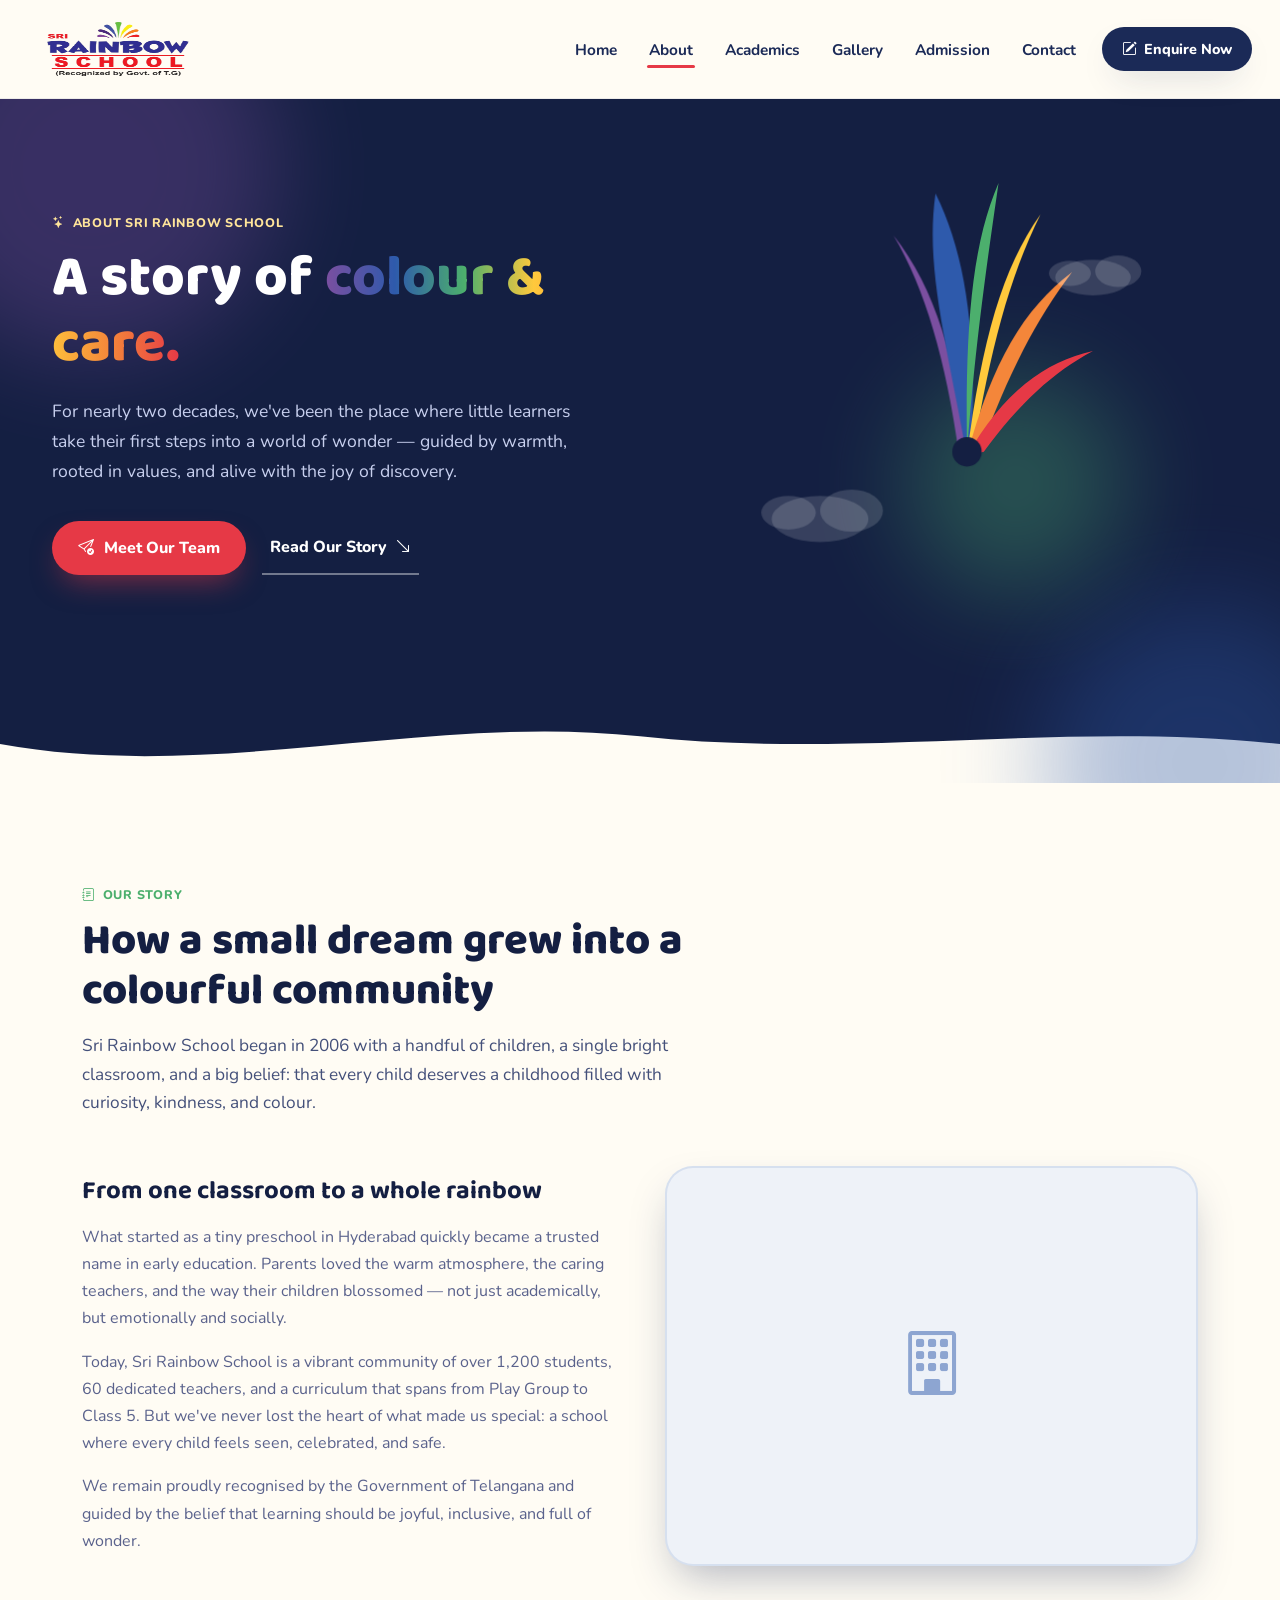
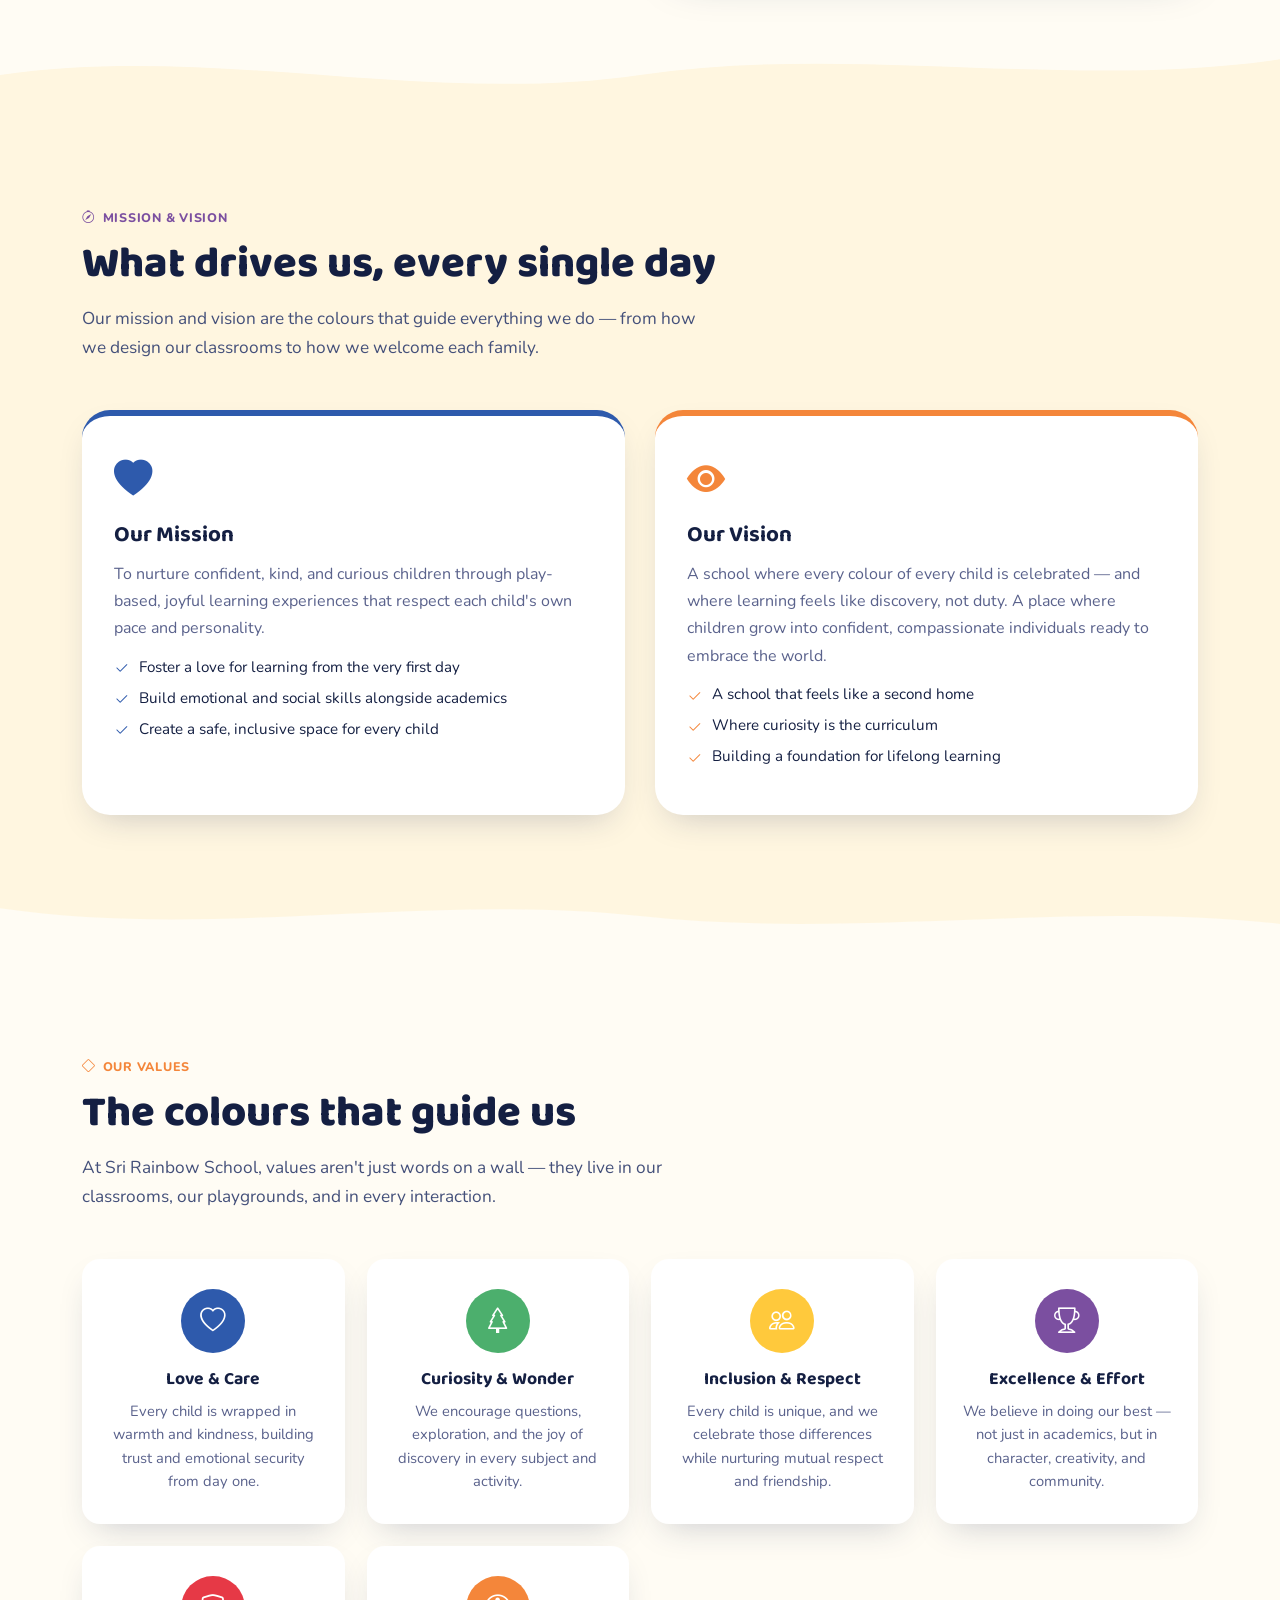
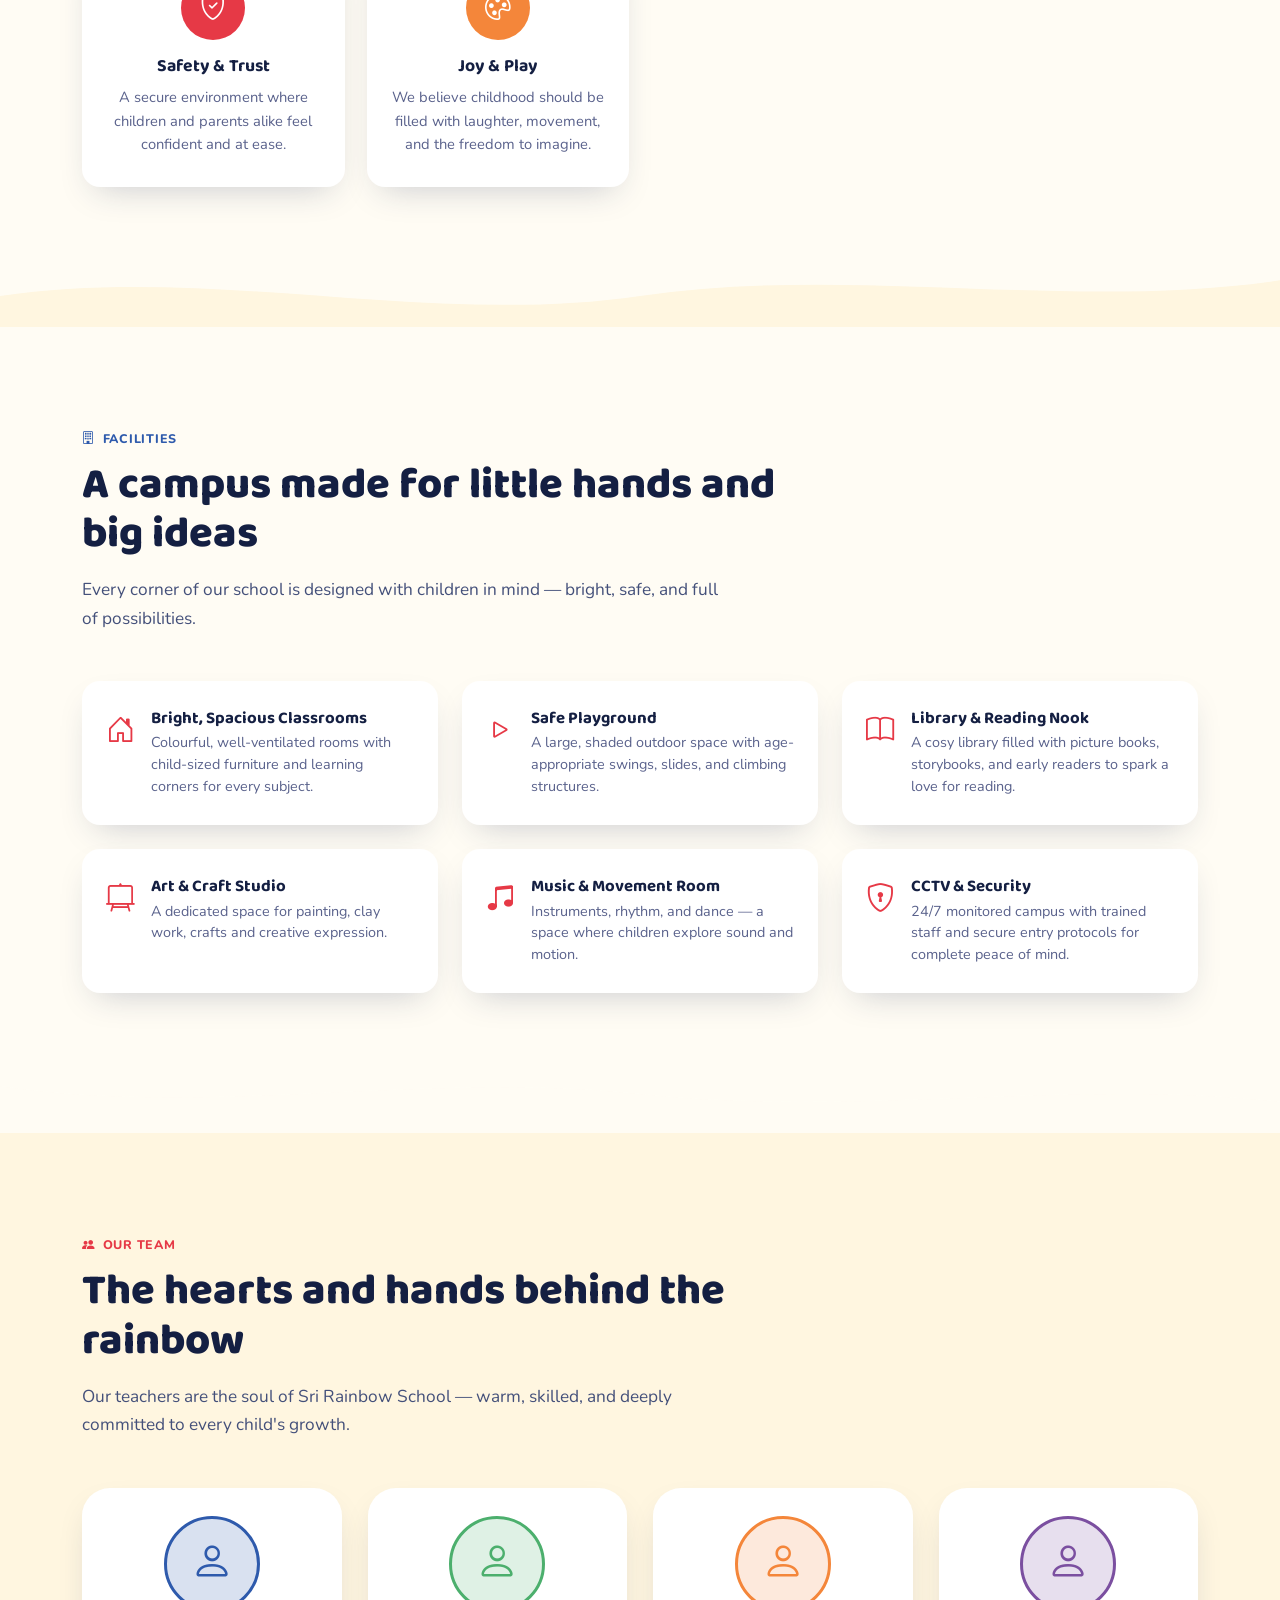
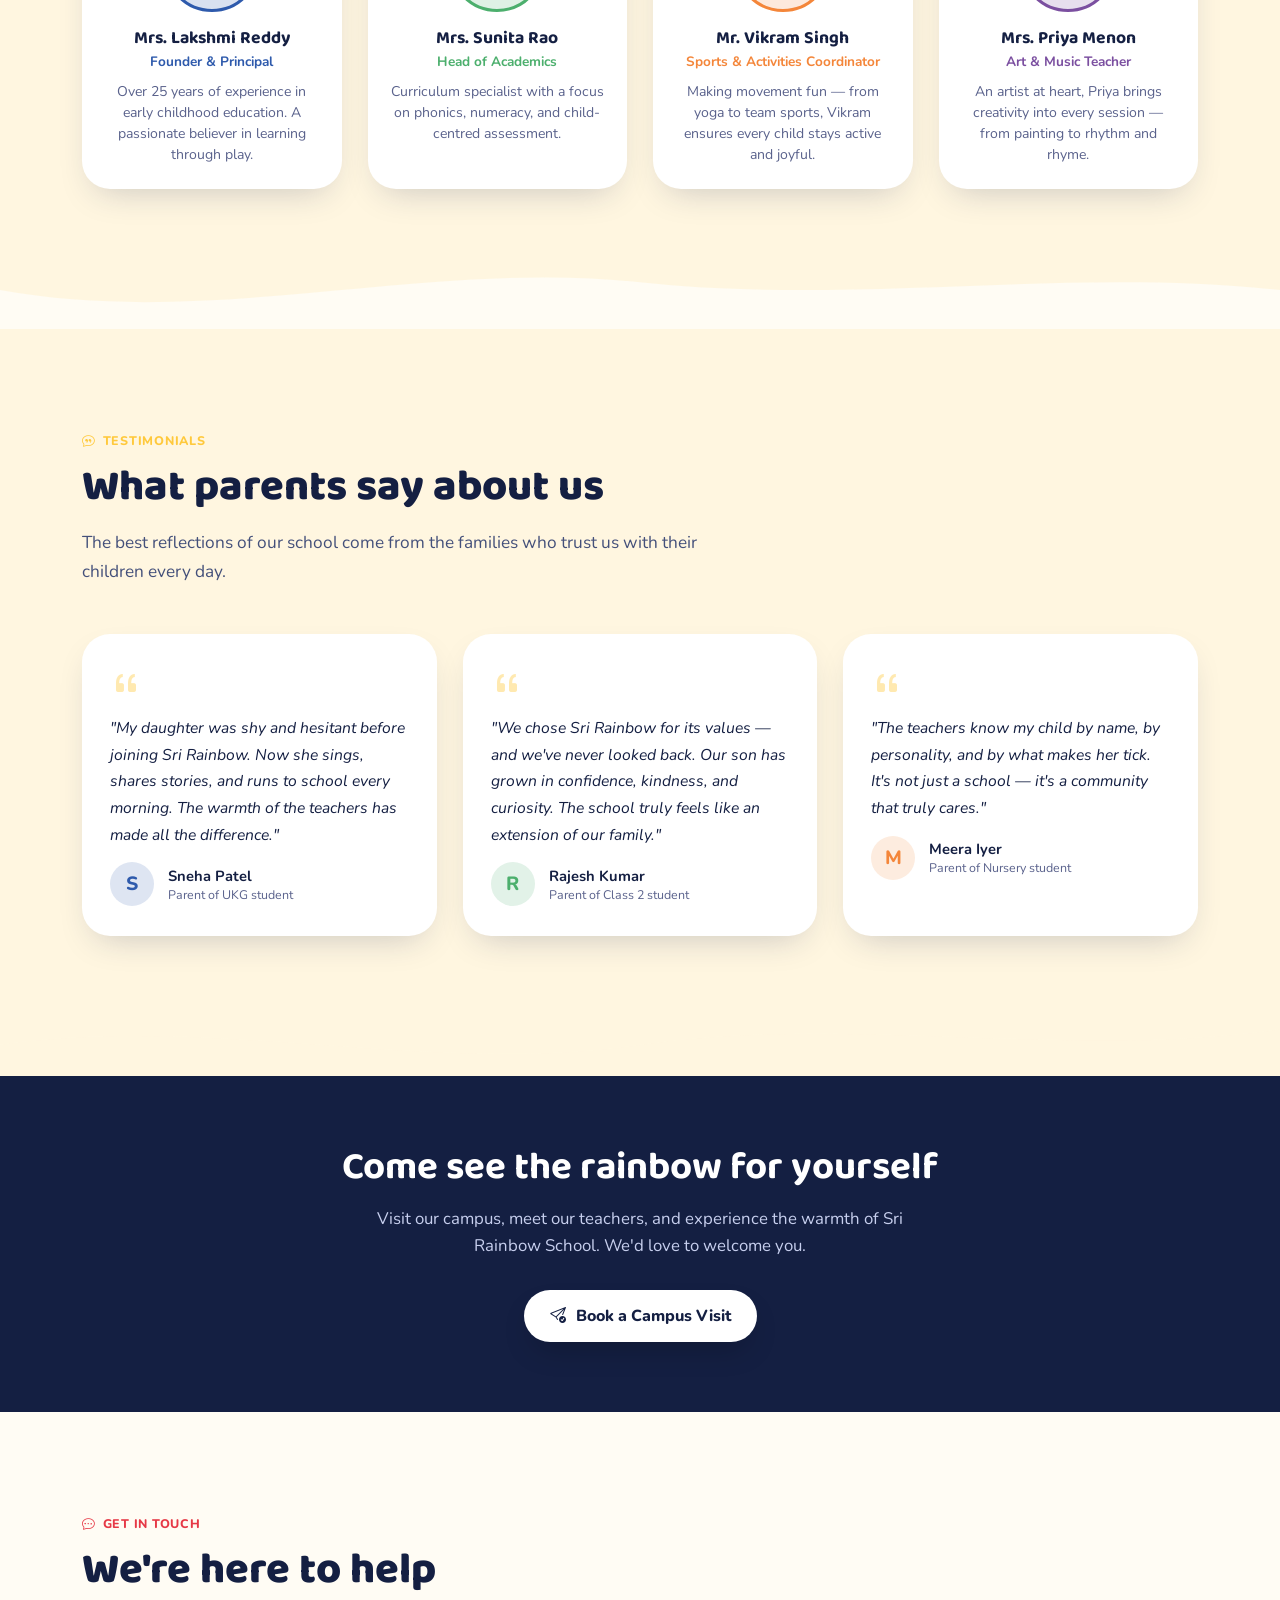
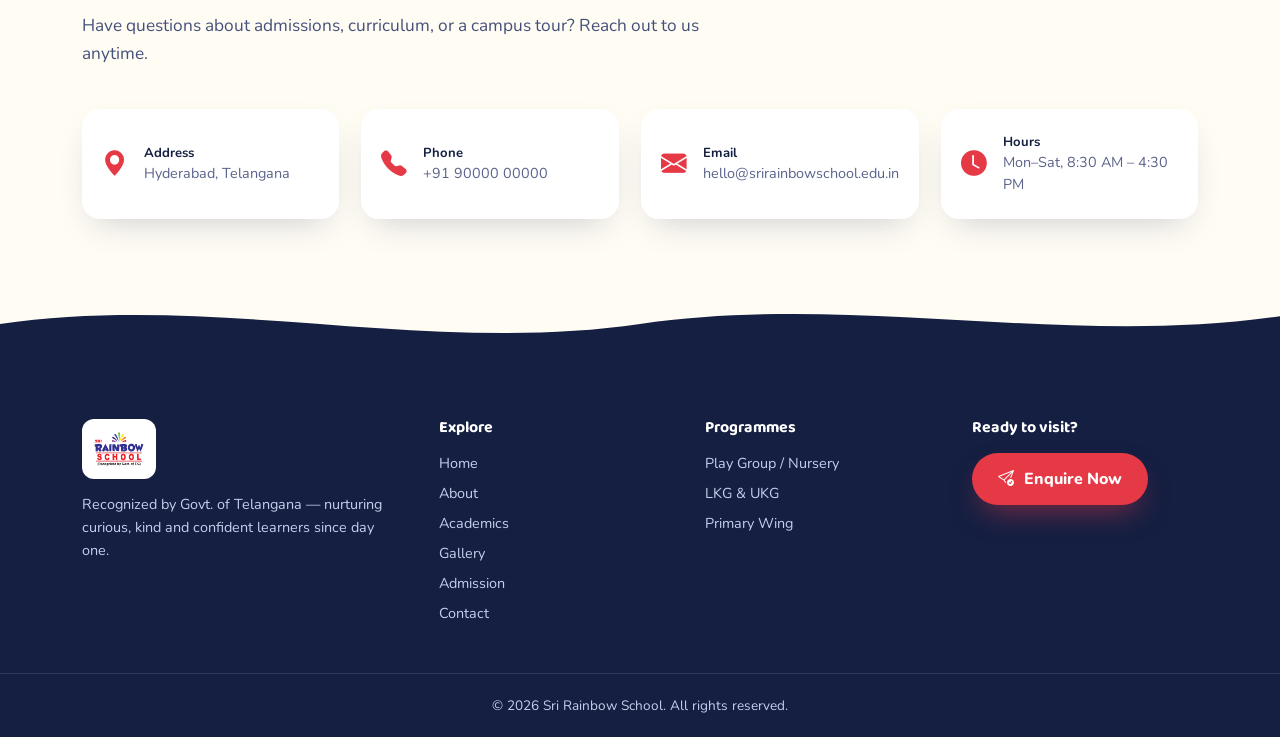
==== about.html @ 34dc2020 "2" ====
<!DOCTYPE html>
<html lang="en">
<head>
    <meta charset="UTF-8" />
    <meta name="viewport" content="width=device-width, initial-scale=1.0" />
    <title>Sri Rainbow School | About Us – Our Story &amp; Values</title>
    <meta name="description" content="Learn about Sri Rainbow School's mission, vision, values, and our journey of nurturing young minds in Telangana." />

    <!-- Bootstrap Icons -->
    <link rel="stylesheet" href="https://cdn.jsdelivr.net/npm/bootstrap-icons@1.11.3/font/bootstrap-icons.min.css" />
    <!-- Google Fonts -->
    <link rel="preconnect" href="https://fonts.googleapis.com" />
    <link href="https://fonts.googleapis.com/css2?family=Baloo+2:wght@500;600;700;800&family=Nunito:ital,wght@0,400;0,600;0,700;0,800;1,600&display=swap" rel="stylesheet" />

    <style>
        /* ==========================================================================
           Sri Rainbow School — Design Tokens (same as homepage)
           ========================================================================== */
        :root {
            --cream: #FFFCF4;
            --cream-soft: #FFF6E0;
            --navy: #1B2A57;
            --navy-2: #141F42;
            --blue: #2E5AAC;
            --red: #E63946;
            --yellow: #FFC93C;
            --green: #4CAF6D;
            --purple: #7B4FA0;
            --orange: #F4863A;

            --font-display: 'Baloo 2', 'Nunito', sans-serif;
            --font-body: 'Nunito', sans-serif;

            --radius-lg: 28px;
            --radius-md: 18px;
            --radius-sm: 12px;
            --shadow-soft: 0 14px 34px -14px rgba(27, 42, 87, 0.25);
            --shadow-pop: 0 20px 44px -12px rgba(27, 42, 87, 0.35);
        }

        * {
            box-sizing: border-box;
        }
        html {
            scroll-behavior: smooth;
        }
        body {
            margin: 0;
            font-family: var(--font-body);
            color: var(--navy);
            background: var(--cream);
            overflow-x: hidden;
        }
        img {
            max-width: 100%;
            display: block;
        }
        a {
            text-decoration: none;
            color: inherit;
        }
        ul {
            list-style: none;
            margin: 0;
            padding: 0;
        }
        button {
            font-family: inherit;
            cursor: pointer;
            border: none;
            background: none;
        }
        h1,
        h2,
        h3,
        h4 {
            font-family: var(--font-display);
            margin: 0;
            line-height: 1.15;
        }
        p {
            margin: 0;
        }

        @media (prefers-reduced-motion: reduce) {
            * {
                animation-duration: 0.001ms !important;
                animation-iteration-count: 1 !important;
                transition-duration: 0.001ms !important;
                scroll-behavior: auto !important;
            }
        }

        /* ---- shared section styles ---- */
        .section-wrap {
            max-width: 1180px;
            margin: 0 auto;
            padding: 100px 32px 70px;
        }
        .eyebrow {
            display: inline-flex;
            align-items: center;
            gap: 8px;
            font-weight: 800;
            letter-spacing: .06em;
            text-transform: uppercase;
            font-size: .78rem;
            color: var(--blue);
            margin-bottom: 14px;
        }
        .eyebrow-green {
            color: var(--green);
        }
        .eyebrow-orange {
            color: var(--orange);
        }
        .eyebrow-purple {
            color: var(--purple);
        }
        .eyebrow-red {
            color: var(--red);
        }
        .eyebrow-light {
            color: #FFE59A;
        }
        .section-title {
            font-size: clamp(1.9rem, 3.6vw, 2.7rem);
            font-weight: 800;
            max-width: 760px;
            color: var(--navy-2);
        }
        .section-title.light {
            color: #fff;
        }
        .section-lead {
            margin-top: 16px;
            max-width: 640px;
            font-size: 1.08rem;
            line-height: 1.65;
            color: #44507A;
        }
        .section-lead.light {
            color: #D6DEFF;
        }

        /* ---- rainbow scroll progress ---- */
        .scroll-rainbow {
            position: fixed;
            top: 0;
            left: 0;
            height: 4px;
            width: 0%;
            z-index: 1000;
            background: linear-gradient(90deg, #7B4FA0, #2E5AAC, #4CAF6D, #FFC93C, #F4863A, #E63946);
            transition: width .08s linear;
        }

        /* ==========================================================================
           Header / Nav (identical to homepage)
           ========================================================================== */
        .site-header {
            position: sticky;
            top: 0;
            z-index: 500;
            background: rgba(255, 252, 244, 0.85);
            backdrop-filter: blur(10px);
            border-bottom: 1px solid rgba(27, 42, 87, 0.08);
            transition: box-shadow .25s ease;
        }
        .site-header.scrolled {
            box-shadow: 0 8px 24px -12px rgba(27, 42, 87, 0.25);
        }
        .nav-wrap {
            max-width: 1280px;
            margin: 0 auto;
            padding: 10px 28px;
            display: flex;
            align-items: center;
            gap: 24px;
        }
        .brand-logo {
            height: 78px;
            width: 180px;
        }
        .main-nav {
            display: flex;
            align-items: center;
            gap: 28px;
            margin-left: auto;
        }
        .nav-link {
            font-weight: 700;
            font-size: .96rem;
            color: var(--navy);
            position: relative;
            padding: 6px 2px;
        }
        .nav-link::after {
            content: '';
            position: absolute;
            left: 0;
            bottom: -2px;
            height: 3px;
            width: 0;
            background: var(--red);
            border-radius: 2px;
            transition: width .2s ease;
        }
        .nav-link:hover::after,
        .nav-link.active::after {
            width: 100%;
        }
        .btn-enquire {
            background: var(--navy);
            color: #fff;
            font-weight: 800;
            font-size: .9rem;
            padding: 12px 20px;
            border-radius: 999px;
            display: flex;
            align-items: center;
            gap: 8px;
            box-shadow: var(--shadow-soft);
            transition: transform .18s ease, background .18s ease;
        }
        .btn-enquire:hover {
            transform: translateY(-2px);
            background: var(--red);
        }
        .hamburger {
            display: none;
            flex-direction: column;
            gap: 5px;
            padding: 6px;
        }
        .hamburger span {
            width: 24px;
            height: 3px;
            border-radius: 2px;
            background: var(--navy);
        }

        /* ==========================================================================
           About Page Hero
           ========================================================================== */
        .about-hero {
            position: relative;
            background: var(--navy-2);
            color: #fff;
            padding-top: 20px;
            overflow: hidden;
        }
        .about-hero-blobs {
            position: absolute;
            inset: 0;
            z-index: 0;
        }
        .blob {
            position: absolute;
            border-radius: 50%;
            filter: blur(50px);
            opacity: .35;
        }
        .blob-a {
            width: 380px;
            height: 380px;
            background: var(--purple);
            top: -120px;
            left: -100px;
        }
        .blob-b {
            width: 320px;
            height: 320px;
            background: var(--blue);
            bottom: -140px;
            right: -80px;
        }
        .blob-c {
            width: 220px;
            height: 220px;
            background: var(--green);
            top: 40%;
            right: 12%;
        }

        .about-hero-inner {
            position: relative;
            z-index: 1;
            max-width: 1240px;
            margin: 0 auto;
            padding: 64px 32px 110px;
            display: grid;
            grid-template-columns: 1fr 0.85fr;
            gap: 40px;
            align-items: center;
        }
        .about-hero-copy .eyebrow {
            color: #FFE59A;
        }
        .about-hero-title {
            font-size: clamp(2.3rem, 4.6vw, 3.6rem);
            font-weight: 800;
            color: #fff;
        }
        .rainbow-text {
            background: linear-gradient(90deg, #7B4FA0, #2E5AAC, #4CAF6D, #FFC93C, #F4863A, #E63946);
            -webkit-background-clip: text;
            background-clip: text;
            color: transparent;
        }
        .about-hero-sub {
            margin-top: 20px;
            font-size: 1.1rem;
            line-height: 1.7;
            color: #C7CFEE;
            max-width: 520px;
        }
        .about-hero-actions {
            display: flex;
            gap: 16px;
            margin-top: 34px;
            flex-wrap: wrap;
        }

        .btn-primary {
            background: var(--red);
            color: #fff;
            font-weight: 800;
            font-size: 1rem;
            padding: 15px 26px;
            border-radius: 999px;
            display: inline-flex;
            align-items: center;
            gap: 10px;
            box-shadow: 0 14px 30px -10px rgba(230, 57, 70, 0.55);
            transition: transform .18s ease, box-shadow .18s ease;
        }
        .btn-primary:hover {
            transform: translateY(-3px);
            box-shadow: 0 18px 34px -8px rgba(230, 57, 70, 0.6);
        }
        .btn-primary.btn-light {
            background: #fff;
            color: var(--navy-2);
            box-shadow: 0 14px 30px -10px rgba(0, 0, 0, 0.25);
        }
        .btn-primary.full {
            width: 100%;
            justify-content: center;
        }
        .btn-ghost {
            display: inline-flex;
            align-items: center;
            gap: 8px;
            font-weight: 800;
            color: #fff;
            padding: 15px 8px;
            border-bottom: 2px solid rgba(255, 255, 255, 0.4);
            transition: border-color .18s ease;
        }
        .btn-ghost:hover {
            border-color: #fff;
        }

        /* Hero illustration (rainbow burst) */
        .about-hero-art {
            position: relative;
            display: flex;
            justify-content: center;
        }
        .rainbow-burst {
            width: 100%;
            max-width: 420px;
        }
        .petal {
            transform-origin: 0 0;
            opacity: 0;
            animation: petalPop .7s cubic-bezier(.2, .8, .3, 1.3) forwards;
        }
        .p1 {
            fill: #7B4FA0;
            animation-delay: .05s;
        }
        .p2 {
            fill: #2E5AAC;
            animation-delay: .15s;
        }
        .p3 {
            fill: #4CAF6D;
            animation-delay: .25s;
        }
        .p4 {
            fill: #FFC93C;
            animation-delay: .35s;
        }
        .p5 {
            fill: #F4863A;
            animation-delay: .45s;
        }
        .p6 {
            fill: #E63946;
            animation-delay: .55s;
        }
        .petal-core {
            fill: var(--navy-2);
            opacity: 0;
            animation: fadeIn .5s ease .7s forwards;
        }
        @keyframes petalPop {
            0% {
                opacity: 0;
                transform: scale(0.3) translateY(20px);
            }
            100% {
                opacity: 1;
                transform: scale(1) translateY(0);
            }
        }
        @keyframes fadeIn {
            to {
                opacity: 1;
            }
        }
        .cloud ellipse {
            fill: rgba(255, 255, 255, 0.15);
        }
        .cloud {
            animation: floatY 6s ease-in-out infinite;
        }
        .cloud2 {
            animation-duration: 7.5s;
            animation-delay: .4s;
        }
        @keyframes floatY {
            0%,
            100% {
                transform: translate(60px, 320px);
            }
            50% {
                transform: translate(60px, 306px);
            }
        }

        .wave-divider {
            display: block;
            width: 100%;
            height: 70px;
        }
        .wave-divider path {
            fill: var(--cream);
        }
        .wave-yellow path {
            fill: var(--cream-soft);
        }
        .wave-purple path {
            fill: var(--cream);
        }
        .wave-navy path {
            fill: var(--navy-2);
        }

        /* ==========================================================================
           About Story
           ========================================================================== */
        .story {
            background: var(--cream);
        }
        .story-grid {
            margin-top: 48px;
            display: grid;
            grid-template-columns: 1fr 1fr;
            gap: 50px;
            align-items: center;
        }
        .story-text h3 {
            font-size: 1.6rem;
            margin-bottom: 18px;
            color: var(--navy-2);
        }
        .story-text p {
            font-size: 1rem;
            line-height: 1.7;
            color: #5A628C;
            margin-bottom: 16px;
        }
        .story-text p:last-child {
            margin-bottom: 0;
        }
        .story-image {
            border-radius: var(--radius-lg);
            overflow: hidden;
            box-shadow: var(--shadow-pop);
            background: #fff;
            aspect-ratio: 4/3;
            display: flex;
            align-items: center;
            justify-content: center;
            font-size: 4rem;
            color: var(--blue);
            background: color-mix(in srgb, var(--blue) 8%, #fff);
            border: 2px solid rgba(46, 90, 172, 0.12);
        }
        .story-image i {
            opacity: 0.5;
        }

        /* ==========================================================================
           Mission & Vision
           ========================================================================== */
        .mission-vision {
            background: var(--cream-soft);
        }
        .mv-grid {
            margin-top: 48px;
            display: grid;
            grid-template-columns: 1fr 1fr;
            gap: 30px;
        }
        .mv-card {
            background: #fff;
            border-radius: var(--radius-lg);
            padding: 38px 32px;
            box-shadow: var(--shadow-soft);
            border-top: 6px solid var(--c);
            transition: transform .2s ease, box-shadow .2s ease;
        }
        .mv-card:hover {
            transform: translateY(-6px);
            box-shadow: var(--shadow-pop);
        }
        .mv-card .mv-icon {
            font-size: 2.4rem;
            color: var(--c);
            margin-bottom: 16px;
        }
        .mv-card h3 {
            font-size: 1.4rem;
            color: var(--navy-2);
            margin-bottom: 12px;
        }
        .mv-card p {
            color: #5A628C;
            line-height: 1.7;
            font-size: 1rem;
        }
        .mv-card ul {
            margin-top: 14px;
        }
        .mv-card ul li {
            display: flex;
            gap: 10px;
            align-items: flex-start;
            font-size: .95rem;
            color: var(--navy-2);
            margin-bottom: 8px;
        }
        .mv-card ul li i {
            color: var(--c);
            margin-top: 3px;
        }

        /* ==========================================================================
           Core Values
           ========================================================================== */
        .values {
            background: var(--cream);
        }
        .values-grid {
            margin-top: 48px;
            display: grid;
            grid-template-columns: repeat(4, 1fr);
            gap: 22px;
        }
        .value-card {
            background: #fff;
            border-radius: var(--radius-md);
            padding: 30px 24px;
            text-align: center;
            box-shadow: var(--shadow-soft);
            transition: transform .2s ease, box-shadow .2s ease;
        }
        .value-card:hover {
            transform: translateY(-6px);
            box-shadow: var(--shadow-pop);
        }
        .value-card .val-icon {
            width: 64px;
            height: 64px;
            border-radius: 50%;
            display: flex;
            align-items: center;
            justify-content: center;
            font-size: 1.6rem;
            color: #fff;
            margin: 0 auto 16px;
        }
        .val-blue {
            background: var(--blue);
        }
        .val-green {
            background: var(--green);
        }
        .val-yellow {
            background: var(--yellow);
            color: var(--navy-2);
        }
        .val-purple {
            background: var(--purple);
        }
        .val-red {
            background: var(--red);
        }
        .val-orange {
            background: var(--orange);
        }
        .value-card h4 {
            font-size: 1.1rem;
            margin-bottom: 10px;
            color: var(--navy-2);
        }
        .value-card p {
            font-size: .92rem;
            line-height: 1.6;
            color: #5A628C;
        }

        /* ==========================================================================
           Team / Teachers
           ========================================================================== */
        .team {
            background: var(--cream-soft);
        }
        .team-grid {
            margin-top: 48px;
            display: grid;
            grid-template-columns: repeat(4, 1fr);
            gap: 26px;
        }
        .team-card {
            background: #fff;
            border-radius: var(--radius-lg);
            padding: 28px 22px 24px;
            text-align: center;
            box-shadow: var(--shadow-soft);
            transition: transform .2s ease, box-shadow .2s ease;
        }
        .team-card:hover {
            transform: translateY(-6px);
            box-shadow: var(--shadow-pop);
        }
        .team-avatar {
            width: 96px;
            height: 96px;
            border-radius: 50%;
            margin: 0 auto 16px;
            background: color-mix(in srgb, var(--c) 18%, #fff);
            display: flex;
            align-items: center;
            justify-content: center;
            font-size: 2.6rem;
            color: var(--c);
            border: 3px solid var(--c);
        }
        .team-card h4 {
            font-size: 1.1rem;
            color: var(--navy-2);
        }
        .team-card .role {
            font-size: .85rem;
            font-weight: 700;
            color: var(--c);
            margin-top: 4px;
        }
        .team-card p {
            font-size: .88rem;
            color: #5A628C;
            margin-top: 10px;
            line-height: 1.5;
        }

        /* ==========================================================================
           Facilities
           ========================================================================== */
        .facilities {
            background: var(--cream);
        }
        .fac-grid {
            margin-top: 48px;
            display: grid;
            grid-template-columns: repeat(3, 1fr);
            gap: 24px;
        }
        .fac-card {
            background: #fff;
            border-radius: var(--radius-md);
            padding: 28px 24px;
            display: flex;
            gap: 16px;
            align-items: flex-start;
            box-shadow: var(--shadow-soft);
            transition: transform .2s ease, box-shadow .2s ease;
        }
        .fac-card:hover {
            transform: translateY(-4px);
            box-shadow: var(--shadow-pop);
        }
        .fac-card .fac-icon {
            font-size: 1.8rem;
            color: var(--red);
            flex: none;
            margin-top: 2px;
        }
        .fac-card h4 {
            font-size: 1.05rem;
            color: var(--navy-2);
            margin-bottom: 4px;
        }
        .fac-card p {
            font-size: .9rem;
            color: #5A628C;
            line-height: 1.5;
        }

        /* ==========================================================================
           Testimonials
           ========================================================================== */
        .testimonials {
            background: var(--cream-soft);
        }
        .testimonial-grid {
            margin-top: 48px;
            display: grid;
            grid-template-columns: repeat(3, 1fr);
            gap: 26px;
        }
        .testimonial-card {
            background: #fff;
            border-radius: var(--radius-lg);
            padding: 30px 28px;
            box-shadow: var(--shadow-soft);
            position: relative;
            transition: transform .2s ease;
        }
        .testimonial-card:hover {
            transform: translateY(-4px);
        }
        .testimonial-card .quote-icon {
            font-size: 2rem;
            color: var(--yellow);
            opacity: 0.4;
            margin-bottom: 8px;
        }
        .testimonial-card blockquote {
            font-size: .98rem;
            line-height: 1.7;
            color: var(--navy-2);
            margin: 0 0 14px 0;
            font-style: italic;
        }
        .testimonial-card .testi-author {
            display: flex;
            align-items: center;
            gap: 14px;
        }
        .testi-author .testi-avatar {
            width: 44px;
            height: 44px;
            border-radius: 50%;
            background: color-mix(in srgb, var(--c) 16%, #fff);
            display: flex;
            align-items: center;
            justify-content: center;
            font-size: 1.2rem;
            color: var(--c);
            font-weight: 800;
        }
        .testi-author .testi-name {
            font-weight: 700;
            color: var(--navy-2);
            font-size: .92rem;
        }
        .testi-author .testi-relation {
            font-size: .78rem;
            color: #5A628C;
        }

        /* ==========================================================================
           CTA Banner (admission)
           ========================================================================== */
        .cta-banner {
            background: var(--navy-2);
            color: #fff;
            padding: 70px 32px;
            text-align: center;
        }
        .cta-banner h2 {
            font-size: clamp(1.8rem, 3vw, 2.5rem);
            max-width: 700px;
            margin: 0 auto 16px;
        }
        .cta-banner p {
            color: #C7CFEE;
            font-size: 1.05rem;
            max-width: 560px;
            margin: 0 auto 30px;
            line-height: 1.6;
        }

        /* ==========================================================================
           Contact (short)
           ========================================================================== */
        .contact-short {
            background: var(--cream);
        }
        .contact-short-grid {
            margin-top: 40px;
            display: grid;
            grid-template-columns: repeat(4, 1fr);
            gap: 22px;
        }
        .contact-short-item {
            background: #fff;
            border-radius: var(--radius-md);
            padding: 24px 20px;
            display: flex;
            align-items: center;
            gap: 16px;
            box-shadow: var(--shadow-soft);
            transition: transform .2s ease;
        }
        .contact-short-item:hover {
            transform: translateY(-4px);
        }
        .contact-short-item i {
            font-size: 1.6rem;
            color: var(--red);
            flex: none;
        }
        .contact-short-item strong {
            display: block;
            font-size: .82rem;
            color: var(--navy-2);
        }
        .contact-short-item span {
            font-size: .9rem;
            color: #5A628C;
        }

        /* ==========================================================================
           Footer (identical)
           ========================================================================== */
        .site-footer {
            background: var(--navy-2);
            color: #C7CFEE;
            padding-top: 60px;
        }
        .footer-wrap {
            max-width: 1180px;
            margin: 0 auto;
            padding: 0 32px 40px;
            display: grid;
            grid-template-columns: 1.4fr 1fr 1fr 1fr;
            gap: 40px;
        }
        .footer-logo {
            height: 60px;
            width: auto;
            border-radius: 12px;
            background: #fff;
            padding: 6px;
            margin-bottom: 14px;
        }
        .footer-brand p {
            font-size: .9rem;
            line-height: 1.6;
        }
        .footer-links h4,
        .footer-cta h4 {
            color: #fff;
            font-size: 1rem;
            margin-bottom: 16px;
        }
        .footer-links a {
            display: block;
            font-size: .9rem;
            margin-bottom: 10px;
            color: #C7CFEE;
            transition: color .18s ease;
        }
        .footer-links a:hover {
            color: var(--yellow);
        }
        .footer-bottom {
            border-top: 1px solid rgba(255, 255, 255, 0.1);
            padding: 22px 32px;
            text-align: center;
            font-size: .85rem;
        }

        /* ==========================================================================
           Floating Enquire Button (mobile)
           ========================================================================== */
        .fab-enquire {
            position: fixed;
            bottom: 24px;
            right: 24px;
            z-index: 400;
            width: 58px;
            height: 58px;
            border-radius: 50%;
            background: var(--red);
            color: #fff;
            font-size: 1.4rem;
            box-shadow: 0 14px 30px -8px rgba(230, 57, 70, 0.6);
            display: none;
            align-items: center;
            justify-content: center;
        }

        /* ==========================================================================
           Admission Enquiry Modal (identical)
           ========================================================================== */
        .modal-overlay {
            position: fixed;
            inset: 0;
            z-index: 1000;
            background: rgba(20, 31, 66, 0.6);
            backdrop-filter: blur(4px);
            display: flex;
            align-items: center;
            justify-content: center;
            padding: 20px;
            opacity: 0;
            visibility: hidden;
            transition: opacity .28s ease;
        }
        .modal-overlay.open {
            opacity: 1;
            visibility: visible;
        }
        .modal-card {
            background: #fff;
            border-radius: var(--radius-lg);
            width: 100%;
            max-width: 880px;
            max-height: 92vh;
            overflow: auto;
            display: grid;
            grid-template-columns: 0.85fr 1.15fr;
            box-shadow: 0 40px 80px -20px rgba(0, 0, 0, 0.4);
            transform: scale(.92) translateY(20px);
            transition: transform .3s cubic-bezier(.2, .8, .3, 1.2);
            position: relative;
        }
        .modal-overlay.open .modal-card {
            transform: scale(1) translateY(0);
        }
        .modal-close {
            position: absolute;
            top: 16px;
            right: 16px;
            z-index: 2;
            width: 38px;
            height: 38px;
            border-radius: 50%;
            background: rgba(27, 42, 87, 0.06);
            color: var(--navy-2);
            display: flex;
            align-items: center;
            justify-content: center;
            transition: background .18s ease;
        }
        .modal-close:hover {
            background: rgba(27, 42, 87, 0.14);
        }

        .modal-side {
            background: var(--navy-2);
            color: #fff;
            padding: 44px 34px;
            position: relative;
            overflow: hidden;
            display: flex;
            flex-direction: column;
            justify-content: center;
        }
        .modal-side h3 {
            font-size: 1.5rem;
            margin-bottom: 14px;
            position: relative;
            z-index: 1;
        }
        .modal-side p {
            color: #C7CFEE;
            font-size: .92rem;
            line-height: 1.6;
            position: relative;
            z-index: 1;
        }
        .modal-side-burst {
            position: absolute;
            inset: 0;
        }
        .modal-side-burst span {
            position: absolute;
            width: 120px;
            height: 220px;
            border-radius: 50% 50% 0 0;
            transform-origin: bottom center;
            opacity: .5;
        }
        .modal-side-burst span:nth-child(1) {
            background: var(--purple);
            bottom: -40px;
            left: -30px;
            transform: rotate(-40deg);
        }
        .modal-side-burst span:nth-child(2) {
            background: var(--blue);
            bottom: -40px;
            left: 0px;
            transform: rotate(-24deg);
        }
        .modal-side-burst span:nth-child(3) {
            background: var(--green);
            bottom: -40px;
            left: 30px;
            transform: rotate(-8deg);
        }
        .modal-side-burst span:nth-child(4) {
            background: var(--yellow);
            bottom: -40px;
            left: 60px;
            transform: rotate(8deg);
        }
        .modal-side-burst span:nth-child(5) {
            background: var(--orange);
            bottom: -40px;
            left: 90px;
            transform: rotate(24deg);
        }
        .modal-side-burst span:nth-child(6) {
            background: var(--red);
            bottom: -40px;
            left: 120px;
            transform: rotate(40deg);
        }

        .modal-form-wrap {
            padding: 44px 40px;
        }
        .modal-form-wrap h4 {
            font-size: 1.2rem;
            margin-bottom: 22px;
            color: var(--navy-2);
            display: flex;
            gap: 10px;
            align-items: center;
        }

        .modal-success {
            display: none;
            text-align: center;
            padding: 30px 10px;
            position: relative;
        }
        .modal-success.show {
            display: block;
        }
        .success-icon {
            font-size: 3.4rem;
            color: var(--green);
            margin-bottom: 14px;
        }
        .modal-success h4 {
            justify-content: center;
            margin-bottom: 8px;
        }
        .modal-success p {
            color: #5A628C;
            margin-bottom: 22px;
        }
        .success-burst {
            position: absolute;
            inset: 0;
            pointer-events: none;
            overflow: hidden;
        }
        .success-burst span {
            position: absolute;
            top: 50%;
            left: 50%;
            width: 8px;
            height: 20px;
            border-radius: 4px;
            opacity: 0;
        }
        .modal-success.show .success-burst span {
            animation: confetti 1s ease-out forwards;
        }
        .success-burst span:nth-child(1) {
            background: var(--purple);
            animation-delay: 0s;
        }
        .success-burst span:nth-child(2) {
            background: var(--blue);
            animation-delay: .04s;
        }
        .success-burst span:nth-child(3) {
            background: var(--green);
            animation-delay: .08s;
        }
        .success-burst span:nth-child(4) {
            background: var(--yellow);
            animation-delay: .12s;
        }
        .success-burst span:nth-child(5) {
            background: var(--orange);
            animation-delay: .16s;
        }
        .success-burst span:nth-child(6) {
            background: var(--red);
            animation-delay: .2s;
        }
        @keyframes confetti {
            0% {
                opacity: 1;
                transform: translate(-50%, -50%) rotate(0deg);
            }
            100% {
                opacity: 0;
                transform: translate(calc(-50% + var(--x, 120px)), calc(-50% - 160px)) rotate(340deg);
            }
        }
        .success-burst span:nth-child(1) {
            --x: -150px;
        }
        .success-burst span:nth-child(2) {
            --x: -90px;
        }
        .success-burst span:nth-child(3) {
            --x: -30px;
        }
        .success-burst span:nth-child(4) {
            --x: 30px;
        }
        .success-burst span:nth-child(5) {
            --x: 90px;
        }
        .success-burst span:nth-child(6) {
            --x: 150px;
        }

        /* ==========================================================================
           Responsive
           ========================================================================== */
        @media (max-width:1080px) {
            .values-grid {
                grid-template-columns: repeat(2, 1fr);
            }
            .team-grid {
                grid-template-columns: repeat(2, 1fr);
            }
            .fac-grid {
                grid-template-columns: repeat(2, 1fr);
            }
            .testimonial-grid {
                grid-template-columns: repeat(2, 1fr);
            }
            .contact-short-grid {
                grid-template-columns: repeat(2, 1fr);
            }
            .footer-wrap {
                grid-template-columns: 1fr 1fr;
            }
        }

        @media (max-width:900px) {
            .about-hero-inner {
                grid-template-columns: 1fr;
                text-align: center;
            }
            .about-hero-copy {
                order: 1;
            }
            .about-hero-art {
                order: 0;
            }
            .about-hero-sub {
                margin-left: auto;
                margin-right: auto;
            }
            .about-hero-actions {
                justify-content: center;
            }
            .story-grid {
                grid-template-columns: 1fr;
            }
            .mv-grid {
                grid-template-columns: 1fr;
            }
            .modal-card {
                grid-template-columns: 1fr;
            }
            .modal-side {
                display: none;
            }
        }

        @media (max-width:760px) {
            .main-nav {
                position: fixed;
                top: 78px;
                left: 0;
                right: 0;
                background: var(--cream);
                flex-direction: column;
                align-items: flex-start;
                gap: 0;
                padding: 10px 28px 20px;
                box-shadow: 0 14px 24px -14px rgba(27, 42, 87, 0.3);
                transform: translateY(-140%);
                opacity: 0;
                transition: transform .25s ease, opacity .2s ease;
            }
            .main-nav.open {
                transform: translateY(0);
                opacity: 1;
            }
            .main-nav a {
                padding: 12px 0;
                width: 100%;
                border-bottom: 1px solid rgba(27, 42, 87, 0.06);
            }
            .hamburger {
                display: flex;
            }
            .btn-enquire {
                display: none;
            }
            .fab-enquire {
                display: flex;
            }

            .values-grid {
                grid-template-columns: 1fr;
            }
            .team-grid {
                grid-template-columns: 1fr;
            }
            .fac-grid {
                grid-template-columns: 1fr;
            }
            .testimonial-grid {
                grid-template-columns: 1fr;
            }
            .contact-short-grid {
                grid-template-columns: 1fr;
            }
            .footer-wrap {
                grid-template-columns: 1fr;
            }
            .section-wrap {
                padding: 70px 22px 50px;
            }
            .about-hero-inner {
                padding: 40px 22px 80px;
            }
            .modal-form-wrap {
                padding: 30px 22px;
            }
        }
    </style>
</head>

<body>

    <!-- ===== Rainbow scroll progress ===== -->
    <div class="scroll-rainbow" id="scrollRainbow"></div>

    <!-- ===== HEADER ===== -->
    <header class="site-header" id="siteHeader">
        <div class="nav-wrap">
            <a href="index.html" class="brand">
               <img src="logo1.png" alt="Sri Rainbow School logo" class="brand-logo">
            </a>

            <nav class="main-nav" id="mainNav">
      <a href="index.html" class="nav-link">Home</a>
      <a href="about.html" class="nav-link active">About</a>
      <a href="academics.html" class="nav-link">Academics</a>
      <a href="gallery.html" class="nav-link">Gallery</a>
      <a href="admission.html" class="nav-link">Admission</a>
      <a href="contact.html" class="nav-link">Contact</a>
    </nav>

            <button class="btn-enquire" id="openEnquireBtn1">
                <i class="bi bi-pencil-square"></i> Enquire Now
            </button>

            <button class="hamburger" id="hamburgerBtn" aria-label="Toggle menu">
                <span></span><span></span><span></span>
            </button>
        </div>
    </header>

    <!-- ===== ABOUT HERO ===== -->
    <section class="about-hero">
        <div class="about-hero-blobs" aria-hidden="true">
            <span class="blob blob-a"></span>
            <span class="blob blob-b"></span>
            <span class="blob blob-c"></span>
        </div>

        <div class="about-hero-inner">
            <div class="about-hero-copy">
                <p class="eyebrow"><i class="bi bi-stars"></i> About Sri Rainbow School</p>
                <h1 class="about-hero-title">A story of <span class="rainbow-text">colour &amp; care.</span></h1>
                <p class="about-hero-sub">For nearly two decades, we've been the place where little learners take their first steps into a world of wonder &mdash; guided by warmth, rooted in values, and alive with the joy of discovery.</p>
                <div class="about-hero-actions">
                    <button class="btn-primary" id="openEnquireBtn2"><i class="bi bi-send-check"></i> Meet Our Team</button>
                    <a href="#story" class="btn-ghost">Read Our Story <i class="bi bi-arrow-down-right"></i></a>
                </div>
            </div>

            <div class="about-hero-art">
                <svg class="rainbow-burst" viewBox="0 0 400 400" xmlns="http://www.w3.org/2000/svg" aria-hidden="true">
                    <g class="petals" transform="translate(200,260)">
                        <path class="petal p1" d="M0,0 C-10,-90 -30,-160 -70,-210 C-40,-160 -20,-90 -8,-4 Z"/>
                        <path class="petal p2" d="M0,0 C-20,-110 -40,-180 -30,-250 C0,-190 10,-110 4,-4 Z"/>
                        <path class="petal p3" d="M0,0 C-2,-120 4,-200 30,-260 C20,-190 8,-110 0,-4 Z"/>
                        <path class="petal p4" d="M0,0 C14,-110 34,-180 70,-230 C40,-170 22,-100 6,-4 Z"/>
                        <path class="petal p5" d="M0,0 C24,-90 54,-140 100,-175 C66,-130 40,-80 12,-4 Z"/>
                        <path class="petal p6" d="M0,0 C34,-60 74,-90 120,-100 C82,-80 50,-50 16,-4 Z"/>
                        <circle class="petal-core" cx="0" cy="-4" r="14"/>
                    </g>
                    <g class="cloud" transform="translate(60,320)">
                        <ellipse cx="0" cy="0" rx="46" ry="22"/>
                        <ellipse cx="30" cy="-8" rx="30" ry="20"/>
                        <ellipse cx="-30" cy="-6" rx="26" ry="16"/>
                    </g>
                    <g class="cloud cloud2" transform="translate(320,90)">
                        <ellipse cx="0" cy="0" rx="36" ry="17"/>
                        <ellipse cx="24" cy="-6" rx="22" ry="15"/>
                        <ellipse cx="-22" cy="-4" rx="20" ry="12"/>
                    </g>
                </svg>
            </div>
        </div>

        <svg class="wave-divider" viewBox="0 0 1440 90" preserveAspectRatio="none" aria-hidden="true">
            <path d="M0,40 C240,90 480,0 720,30 C960,60 1200,10 1440,40 L1440,90 L0,90 Z"></path>
        </svg>
    </section>

    <!-- ===== STORY ===== -->
    <section class="story" id="story">
        <div class="section-wrap">
            <p class="eyebrow eyebrow-green"><i class="bi bi-journal-text"></i> Our Story</p>
            <h2 class="section-title">How a small dream grew into a colourful community</h2>
            <p class="section-lead">Sri Rainbow School began in 2006 with a handful of children, a single bright classroom, and a big belief: that every child deserves a childhood filled with curiosity, kindness, and colour.</p>

            <div class="story-grid">
                <div class="story-text">
                    <h3>From one classroom to a whole rainbow</h3>
                    <p>What started as a tiny preschool in Hyderabad quickly became a trusted name in early education. Parents loved the warm atmosphere, the caring teachers, and the way their children blossomed &mdash; not just academically, but emotionally and socially.</p>
                    <p>Today, Sri Rainbow School is a vibrant community of over 1,200 students, 60 dedicated teachers, and a curriculum that spans from Play Group to Class 5. But we've never lost the heart of what made us special: a school where every child feels seen, celebrated, and safe.</p>
                    <p>We remain proudly recognised by the Government of Telangana and guided by the belief that learning should be joyful, inclusive, and full of wonder.</p>
                </div>
                <div class="story-image">
                    <i class="bi bi-building"></i>
                </div>
            </div>
        </div>

        <svg class="wave-divider wave-yellow" viewBox="0 0 1440 90" preserveAspectRatio="none" aria-hidden="true">
            <path d="M0,50 C240,10 480,90 720,50 C960,10 1200,70 1440,30 L1440,90 L0,90 Z"></path>
        </svg>
    </section>

    <!-- ===== MISSION & VISION ===== -->
    <section class="mission-vision" id="mission">
        <div class="section-wrap">
            <p class="eyebrow eyebrow-purple"><i class="bi bi-compass"></i> Mission &amp; Vision</p>
            <h2 class="section-title">What drives us, every single day</h2>
            <p class="section-lead">Our mission and vision are the colours that guide everything we do — from how we design our classrooms to how we welcome each family.</p>

            <div class="mv-grid">
                <div class="mv-card" style="--c:var(--blue);">
                    <div class="mv-icon"><i class="bi bi-heart-fill"></i></div>
                    <h3>Our Mission</h3>
                    <p>To nurture confident, kind, and curious children through play-based, joyful learning experiences that respect each child's own pace and personality.</p>
                    <ul>
                        <li><i class="bi bi-check2"></i> Foster a love for learning from the very first day</li>
                        <li><i class="bi bi-check2"></i> Build emotional and social skills alongside academics</li>
                        <li><i class="bi bi-check2"></i> Create a safe, inclusive space for every child</li>
                    </ul>
                </div>
                <div class="mv-card" style="--c:var(--orange);">
                    <div class="mv-icon"><i class="bi bi-eye-fill"></i></div>
                    <h3>Our Vision</h3>
                    <p>A school where every colour of every child is celebrated — and where learning feels like discovery, not duty. A place where children grow into confident, compassionate individuals ready to embrace the world.</p>
                    <ul>
                        <li><i class="bi bi-check2"></i> A school that feels like a second home</li>
                        <li><i class="bi bi-check2"></i> Where curiosity is the curriculum</li>
                        <li><i class="bi bi-check2"></i> Building a foundation for lifelong learning</li>
                    </ul>
                </div>
            </div>
        </div>

        <svg class="wave-divider wave-purple" viewBox="0 0 1440 90" preserveAspectRatio="none" aria-hidden="true">
            <path d="M0,30 C240,70 480,10 720,40 C960,70 1200,20 1440,50 L1440,90 L0,90 Z"></path>
        </svg>
    </section>

    <!-- ===== CORE VALUES ===== -->
    <section class="values" id="values">
        <div class="section-wrap">
            <p class="eyebrow eyebrow-orange"><i class="bi bi-diamond"></i> Our Values</p>
            <h2 class="section-title">The colours that guide us</h2>
            <p class="section-lead">At Sri Rainbow School, values aren't just words on a wall — they live in our classrooms, our playgrounds, and in every interaction.</p>

            <div class="values-grid">
                <div class="value-card">
                    <div class="val-icon val-blue"><i class="bi bi-heart"></i></div>
                    <h4>Love &amp; Care</h4>
                    <p>Every child is wrapped in warmth and kindness, building trust and emotional security from day one.</p>
                </div>
                <div class="value-card">
                    <div class="val-icon val-green"><i class="bi bi-tree"></i></div>
                    <h4>Curiosity &amp; Wonder</h4>
                    <p>We encourage questions, exploration, and the joy of discovery in every subject and activity.</p>
                </div>
                <div class="value-card">
                    <div class="val-icon val-yellow"><i class="bi bi-people"></i></div>
                    <h4>Inclusion &amp; Respect</h4>
                    <p>Every child is unique, and we celebrate those differences while nurturing mutual respect and friendship.</p>
                </div>
                <div class="value-card">
                    <div class="val-icon val-purple"><i class="bi bi-trophy"></i></div>
                    <h4>Excellence &amp; Effort</h4>
                    <p>We believe in doing our best — not just in academics, but in character, creativity, and community.</p>
                </div>
                <div class="value-card">
                    <div class="val-icon val-red"><i class="bi bi-shield-check"></i></div>
                    <h4>Safety &amp; Trust</h4>
                    <p>A secure environment where children and parents alike feel confident and at ease.</p>
                </div>
                <div class="value-card">
                    <div class="val-icon val-orange"><i class="bi bi-palette"></i></div>
                    <h4>Joy &amp; Play</h4>
                    <p>We believe childhood should be filled with laughter, movement, and the freedom to imagine.</p>
                </div>
            </div>
        </div>

        <svg class="wave-divider wave-yellow" viewBox="0 0 1440 90" preserveAspectRatio="none" aria-hidden="true">
            <path d="M0,50 C240,10 480,90 720,50 C960,10 1200,70 1440,30 L1440,90 L0,90 Z"></path>
        </svg>
    </section>

    <!-- ===== FACILITIES ===== -->
    <section class="facilities" id="facilities">
        <div class="section-wrap">
            <p class="eyebrow eyebrow-blue"><i class="bi bi-building"></i> Facilities</p>
            <h2 class="section-title">A campus made for little hands and big ideas</h2>
            <p class="section-lead">Every corner of our school is designed with children in mind — bright, safe, and full of possibilities.</p>

            <div class="fac-grid">
                <div class="fac-card">
                    <div class="fac-icon"><i class="bi bi-house-door"></i></div>
                    <div>
                        <h4>Bright, Spacious Classrooms</h4>
                        <p>Colourful, well-ventilated rooms with child-sized furniture and learning corners for every subject.</p>
                    </div>
                </div>
                <div class="fac-card">
                    <div class="fac-icon"><i class="bi bi-play"></i></div>
                    <div>
                        <h4>Safe Playground</h4>
                        <p>A large, shaded outdoor space with age-appropriate swings, slides, and climbing structures.</p>
                    </div>
                </div>
                <div class="fac-card">
                    <div class="fac-icon"><i class="bi bi-book"></i></div>
                    <div>
                        <h4>Library &amp; Reading Nook</h4>
                        <p>A cosy library filled with picture books, storybooks, and early readers to spark a love for reading.</p>
                    </div>
                </div>
                <div class="fac-card">
                    <div class="fac-icon"><i class="bi bi-easel2"></i></div>
                    <div>
                        <h4>Art &amp; Craft Studio</h4>
                        <p>A dedicated space for painting, clay work, crafts and creative expression.</p>
                    </div>
                </div>
                <div class="fac-card">
                    <div class="fac-icon"><i class="bi bi-music-note-beamed"></i></div>
                    <div>
                        <h4>Music &amp; Movement Room</h4>
                        <p>Instruments, rhythm, and dance — a space where children explore sound and motion.</p>
                    </div>
                </div>
                <div class="fac-card">
                    <div class="fac-icon"><i class="bi bi-shield-lock"></i></div>
                    <div>
                        <h4>CCTV &amp; Security</h4>
                        <p>24/7 monitored campus with trained staff and secure entry protocols for complete peace of mind.</p>
                    </div>
                </div>
            </div>
        </div>

        <svg class="wave-divider wave-purple" viewBox="0 0 1440 90" preserveAspectRatio="none" aria-hidden="true">
            <path d="M0,30 C240,70 480,10 720,40 C960,70 1200,20 1440,50 L1440,90 L0,90 Z"></path>
        </svg>
    </section>

    <!-- ===== TEAM ===== -->
    <section class="team" id="team">
        <div class="section-wrap">
            <p class="eyebrow eyebrow-red"><i class="bi bi-people-fill"></i> Our Team</p>
            <h2 class="section-title">The hearts and hands behind the rainbow</h2>
            <p class="section-lead">Our teachers are the soul of Sri Rainbow School — warm, skilled, and deeply committed to every child's growth.</p>

            <div class="team-grid">
                <div class="team-card" style="--c:var(--blue);">
                    <div class="team-avatar"><i class="bi bi-person"></i></div>
                    <h4>Mrs. Lakshmi Reddy</h4>
                    <div class="role">Founder &amp; Principal</div>
                    <p>Over 25 years of experience in early childhood education. A passionate believer in learning through play.</p>
                </div>
                <div class="team-card" style="--c:var(--green);">
                    <div class="team-avatar"><i class="bi bi-person"></i></div>
                    <h4>Mrs. Sunita Rao</h4>
                    <div class="role">Head of Academics</div>
                    <p>Curriculum specialist with a focus on phonics, numeracy, and child-centred assessment.</p>
                </div>
                <div class="team-card" style="--c:var(--orange);">
                    <div class="team-avatar"><i class="bi bi-person"></i></div>
                    <h4>Mr. Vikram Singh</h4>
                    <div class="role">Sports &amp; Activities Coordinator</div>
                    <p>Making movement fun — from yoga to team sports, Vikram ensures every child stays active and joyful.</p>
                </div>
                <div class="team-card" style="--c:var(--purple);">
                    <div class="team-avatar"><i class="bi bi-person"></i></div>
                    <h4>Mrs. Priya Menon</h4>
                    <div class="role">Art &amp; Music Teacher</div>
                    <p>An artist at heart, Priya brings creativity into every session — from painting to rhythm and rhyme.</p>
                </div>
            </div>
        </div>

        <svg class="wave-divider" viewBox="0 0 1440 90" preserveAspectRatio="none" aria-hidden="true">
            <path d="M0,40 C240,90 480,0 720,30 C960,60 1200,10 1440,40 L1440,90 L0,90 Z"></path>
        </svg>
    </section>

    <!-- ===== TESTIMONIALS ===== -->
    <section class="testimonials" id="testimonials">
        <div class="section-wrap">
            <p class="eyebrow eyebrow-yellow" style="color:var(--yellow);"><i class="bi bi-chat-quote"></i> Testimonials</p>
            <h2 class="section-title">What parents say about us</h2>
            <p class="section-lead">The best reflections of our school come from the families who trust us with their children every day.</p>

            <div class="testimonial-grid">
                <div class="testimonial-card" style="--c:var(--blue);">
                    <div class="quote-icon"><i class="bi bi-quote"></i></div>
                    <blockquote>"My daughter was shy and hesitant before joining Sri Rainbow. Now she sings, shares stories, and runs to school every morning. The warmth of the teachers has made all the difference."</blockquote>
                    <div class="testi-author">
                        <div class="testi-avatar" style="--c:var(--blue);">S</div>
                        <div>
                            <div class="testi-name">Sneha Patel</div>
                            <div class="testi-relation">Parent of UKG student</div>
                        </div>
                    </div>
                </div>
                <div class="testimonial-card" style="--c:var(--green);">
                    <div class="quote-icon"><i class="bi bi-quote"></i></div>
                    <blockquote>"We chose Sri Rainbow for its values — and we've never looked back. Our son has grown in confidence, kindness, and curiosity. The school truly feels like an extension of our family."</blockquote>
                    <div class="testi-author">
                        <div class="testi-avatar" style="--c:var(--green);">R</div>
                        <div>
                            <div class="testi-name">Rajesh Kumar</div>
                            <div class="testi-relation">Parent of Class 2 student</div>
                        </div>
                    </div>
                </div>
                <div class="testimonial-card" style="--c:var(--orange);">
                    <div class="quote-icon"><i class="bi bi-quote"></i></div>
                    <blockquote>"The teachers know my child by name, by personality, and by what makes her tick. It's not just a school — it's a community that truly cares."</blockquote>
                    <div class="testi-author">
                        <div class="testi-avatar" style="--c:var(--orange);">M</div>
                        <div>
                            <div class="testi-name">Meera Iyer</div>
                            <div class="testi-relation">Parent of Nursery student</div>
                        </div>
                    </div>
                </div>
            </div>
        </div>

        <svg class="wave-divider wave-yellow" viewBox="0 0 1440 90" preserveAspectRatio="none" aria-hidden="true">
            <path d="M0,50 C240,10 480,90 720,50 C960,10 1200,70 1440,30 L1440,90 L0,90 Z"></path>
        </svg>
    </section>

    <!-- ===== CTA BANNER ===== -->
    <section class="cta-banner">
        <h2>Come see the rainbow for yourself</h2>
        <p>Visit our campus, meet our teachers, and experience the warmth of Sri Rainbow School. We'd love to welcome you.</p>
        <button class="btn-primary btn-light" id="openEnquireBtn3"><i class="bi bi-send-check"></i> Book a Campus Visit</button>
    </section>

    <!-- ===== CONTACT SHORT ===== -->
    <section class="contact-short" id="contact">
        <div class="section-wrap">
            <p class="eyebrow eyebrow-red"><i class="bi bi-chat-dots"></i> Get in Touch</p>
            <h2 class="section-title">We're here to help</h2>
            <p class="section-lead">Have questions about admissions, curriculum, or a campus tour? Reach out to us anytime.</p>

            <div class="contact-short-grid">
                <div class="contact-short-item">
                    <i class="bi bi-geo-alt-fill"></i>
                    <div><strong>Address</strong><span>Hyderabad, Telangana</span></div>
                </div>
                <div class="contact-short-item">
                    <i class="bi bi-telephone-fill"></i>
                    <div><strong>Phone</strong><span>+91 90000 00000</span></div>
                </div>
                <div class="contact-short-item">
                    <i class="bi bi-envelope-fill"></i>
                    <div><strong>Email</strong><span>hello@srirainbowschool.edu.in</span></div>
                </div>
                <div class="contact-short-item">
                    <i class="bi bi-clock-fill"></i>
                    <div><strong>Hours</strong><span>Mon–Sat, 8:30 AM – 4:30 PM</span></div>
                </div>
            </div>
        </div>

        <svg class="wave-divider wave-navy" viewBox="0 0 1440 90" preserveAspectRatio="none" aria-hidden="true">
            <path d="M0,45 C240,5 480,85 720,45 C960,5 1200,75 1440,35 L1440,90 L0,90 Z"></path>
        </svg>
    </section>

    <!-- ===== FOOTER ===== -->
    <footer class="site-footer">
        <div class="footer-wrap">
            <div class="footer-brand">
                <img src="logo.jpg" alt="Sri Rainbow School" class="footer-logo" />
                <p>Recognized by Govt. of Telangana — nurturing curious, kind and confident learners since day one.</p>
            </div>
            <div class="footer-links">
                <h4>Explore</h4>
                <a href="index.html">Home</a>
                <a href="about.html">About</a>
                <a href="index.html#academics">Academics</a>
                <a href="index.html#gallery">Gallery</a>
                <a href="index.html#admission">Admission</a>
                <a href="index.html#contact">Contact</a>
            </div>
            <div class="footer-links">
                <h4>Programmes</h4>
                <a href="index.html#academics">Play Group / Nursery</a>
                <a href="index.html#academics">LKG &amp; UKG</a>
                <a href="index.html#academics">Primary Wing</a>
            </div>
            <div class="footer-cta">
                <h4>Ready to visit?</h4>
                <button class="btn-primary" id="openEnquireBtn4"><i class="bi bi-send-check"></i> Enquire Now</button>
            </div>
        </div>
        <div class="footer-bottom">
            <p>&copy; <span id="year"></span> Sri Rainbow School. All rights reserved.</p>
        </div>
    </footer>

    <!-- Floating Enquiry Button (mobile) -->
    <button class="fab-enquire" id="fabEnquireBtn" aria-label="Admission Enquiry"><i class="bi bi-pencil-square"></i></button>

    <!-- ===== ADMISSION ENQUIRY MODAL ===== -->
    <div class="modal-overlay" id="enquireModal">
        <div class="modal-card">
            <button class="modal-close" id="closeEnquireBtn" aria-label="Close form"><i class="bi bi-x-lg"></i></button>

            <div class="modal-side">
                <div class="modal-side-burst" aria-hidden="true">
                    <span></span><span></span><span></span><span></span><span></span><span></span>
                </div>
                <h3>Let's find your child's<br />perfect fit.</h3>
                <p>Fill this in and our admissions team will call you within one business day.</p>
            </div>

            <div class="modal-form-wrap">
                <h4 id="modalHeading"><i class="bi bi-send-check"></i> Admission Enquiry</h4>
                <form id="enquireForm">
                    <div class="field" style="margin-bottom:16px; display:flex; flex-direction:column; gap:6px;">
                        <label for="pName" style="font-size:.85rem; font-weight:800; color:var(--navy-2);">Parent / Guardian Name</label>
                        <input type="text" id="pName" required placeholder="Full name" style="border:2px solid rgba(27,42,87,0.12); border-radius:var(--radius-sm); padding:12px 14px; font-family:inherit; font-size:.95rem; color:var(--navy-2); background:var(--cream);" />
                    </div>
                    <div class="form-row" style="display:grid; grid-template-columns:1fr 1fr; gap:16px;">
                        <div class="field" style="margin-bottom:16px; display:flex; flex-direction:column; gap:6px;">
                            <label for="pPhone" style="font-size:.85rem; font-weight:800; color:var(--navy-2);">Phone Number</label>
                            <input type="tel" id="pPhone" required placeholder="10-digit number" pattern="[0-9]{10}" style="border:2px solid rgba(27,42,87,0.12); border-radius:var(--radius-sm); padding:12px 14px; font-family:inherit; font-size:.95rem; color:var(--navy-2); background:var(--cream);" />
                        </div>
                        <div class="field" style="margin-bottom:16px; display:flex; flex-direction:column; gap:6px;">
                            <label for="pEmail" style="font-size:.85rem; font-weight:800; color:var(--navy-2);">Email</label>
                            <input type="email" id="pEmail" placeholder="you@email.com" style="border:2px solid rgba(27,42,87,0.12); border-radius:var(--radius-sm); padding:12px 14px; font-family:inherit; font-size:.95rem; color:var(--navy-2); background:var(--cream);" />
                        </div>
                    </div>
                    <div class="form-row" style="display:grid; grid-template-columns:1fr 1fr; gap:16px;">
                        <div class="field" style="margin-bottom:16px; display:flex; flex-direction:column; gap:6px;">
                            <label for="cChild" style="font-size:.85rem; font-weight:800; color:var(--navy-2);">Child's Name</label>
                            <input type="text" id="cChild" placeholder="Child's name" style="border:2px solid rgba(27,42,87,0.12); border-radius:var(--radius-sm); padding:12px 14px; font-family:inherit; font-size:.95rem; color:var(--navy-2); background:var(--cream);" />
                        </div>
                        <div class="field" style="margin-bottom:16px; display:flex; flex-direction:column; gap:6px;">
                            <label for="pClass" style="font-size:.85rem; font-weight:800; color:var(--navy-2);">Applying For</label>
                            <select id="pClass" required style="border:2px solid rgba(27,42,87,0.12); border-radius:var(--radius-sm); padding:12px 14px; font-family:inherit; font-size:.95rem; color:var(--navy-2); background:var(--cream);">
                                <option value="" disabled selected>Select a class</option>
                                <option>Play Group</option>
                                <option>Nursery</option>
                                <option>LKG</option>
                                <option>UKG</option>
                                <option>Class 1</option>
                                <option>Class 2</option>
                                <option>Class 3</option>
                                <option>Class 4</option>
                                <option>Class 5</option>
                            </select>
                        </div>
                    </div>
                    <div class="field" style="margin-bottom:16px; display:flex; flex-direction:column; gap:6px;">
                        <label for="pMsg" style="font-size:.85rem; font-weight:800; color:var(--navy-2);">Message (optional)</label>
                        <textarea id="pMsg" rows="3" placeholder="Anything you'd like us to know?" style="border:2px solid rgba(27,42,87,0.12); border-radius:var(--radius-sm); padding:12px 14px; font-family:inherit; font-size:.95rem; color:var(--navy-2); background:var(--cream); resize:vertical;"></textarea>
                    </div>
                    <button type="submit" class="btn-primary full"><i class="bi bi-send-check"></i> Submit Enquiry</button>
                </form>

                <div class="modal-success" id="modalSuccess">
                    <div class="success-burst" aria-hidden="true">
                        <span></span><span></span><span></span><span></span><span></span><span></span>
                    </div>
                    <i class="bi bi-check-circle-fill success-icon"></i>
                    <h4>Thank you!</h4>
                    <p>Your enquiry has been received. Our admissions team will call you shortly.</p>
                    <button class="btn-ghost" id="modalDoneBtn" style="color:var(--navy-2);">Close</button>
                </div>
            </div>
        </div>
    </div>

    <!-- ===== JAVASCRIPT ===== -->
    <script>
        document.addEventListener('DOMContentLoaded', () => {

            /* ---------- Footer year ---------- */
            document.getElementById('year').textContent = new Date().getFullYear();

            /* ---------- Sticky header shadow + scroll progress ---------- */
            const header = document.getElementById('siteHeader');
            const scrollRainbow = document.getElementById('scrollRainbow');

            const onScroll = () => {
                header.classList.toggle('scrolled', window.scrollY > 10);
                const scrollTop = window.scrollY;
                const docHeight = document.documentElement.scrollHeight - window.innerHeight;
                const pct = docHeight > 0 ? (scrollTop / docHeight) * 100 : 0;
                scrollRainbow.style.width = pct + '%';
            };
            window.addEventListener('scroll', onScroll, { passive: true });
            onScroll();

            /* ---------- Mobile nav toggle ---------- */
            const hamburgerBtn = document.getElementById('hamburgerBtn');
            const mainNav = document.getElementById('mainNav');
            hamburgerBtn.addEventListener('click', () => {
                mainNav.classList.toggle('open');
                hamburgerBtn.classList.toggle('active');
            });
            mainNav.querySelectorAll('.nav-link').forEach(link => {
                link.addEventListener('click', () => mainNav.classList.remove('open'));
            });

            /* ---------- Admission Enquiry Modal ---------- */
            const enquireModal = document.getElementById('enquireModal');
            const enquireForm = document.getElementById('enquireForm');
            const modalSuccess = document.getElementById('modalSuccess');
            const modalHeading = document.getElementById('modalHeading');

            const openTriggers = [
                'openEnquireBtn1', 'openEnquireBtn2', 'openEnquireBtn3', 'openEnquireBtn4', 'fabEnquireBtn'
            ];
            openTriggers.forEach(id => {
                const btn = document.getElementById(id);
                if (btn) btn.addEventListener('click', openEnquireModal);
            });

            function openEnquireModal() {
                enquireModal.classList.add('open');
                document.body.style.overflow = 'hidden';
            }

            function closeEnquireModal() {
                enquireModal.classList.remove('open');
                document.body.style.overflow = '';
                setTimeout(() => {
                    modalSuccess.classList.remove('show');
                    enquireForm.style.display = '';
                    modalHeading.style.display = '';
                    enquireForm.reset();
                }, 300);
            }
            document.getElementById('closeEnquireBtn').addEventListener('click', closeEnquireModal);
            enquireModal.addEventListener('click', e => { if (e.target === enquireModal) closeEnquireModal(); });
            document.addEventListener('keydown', e => { if (e.key === 'Escape') closeEnquireModal(); });
            document.getElementById('modalDoneBtn').addEventListener('click', closeEnquireModal);

            enquireForm.addEventListener('submit', e => {
                e.preventDefault();
                enquireForm.style.display = 'none';
                modalHeading.style.display = 'none';
                modalSuccess.classList.add('show');
            });

        });
    </script>

</body>
</html>
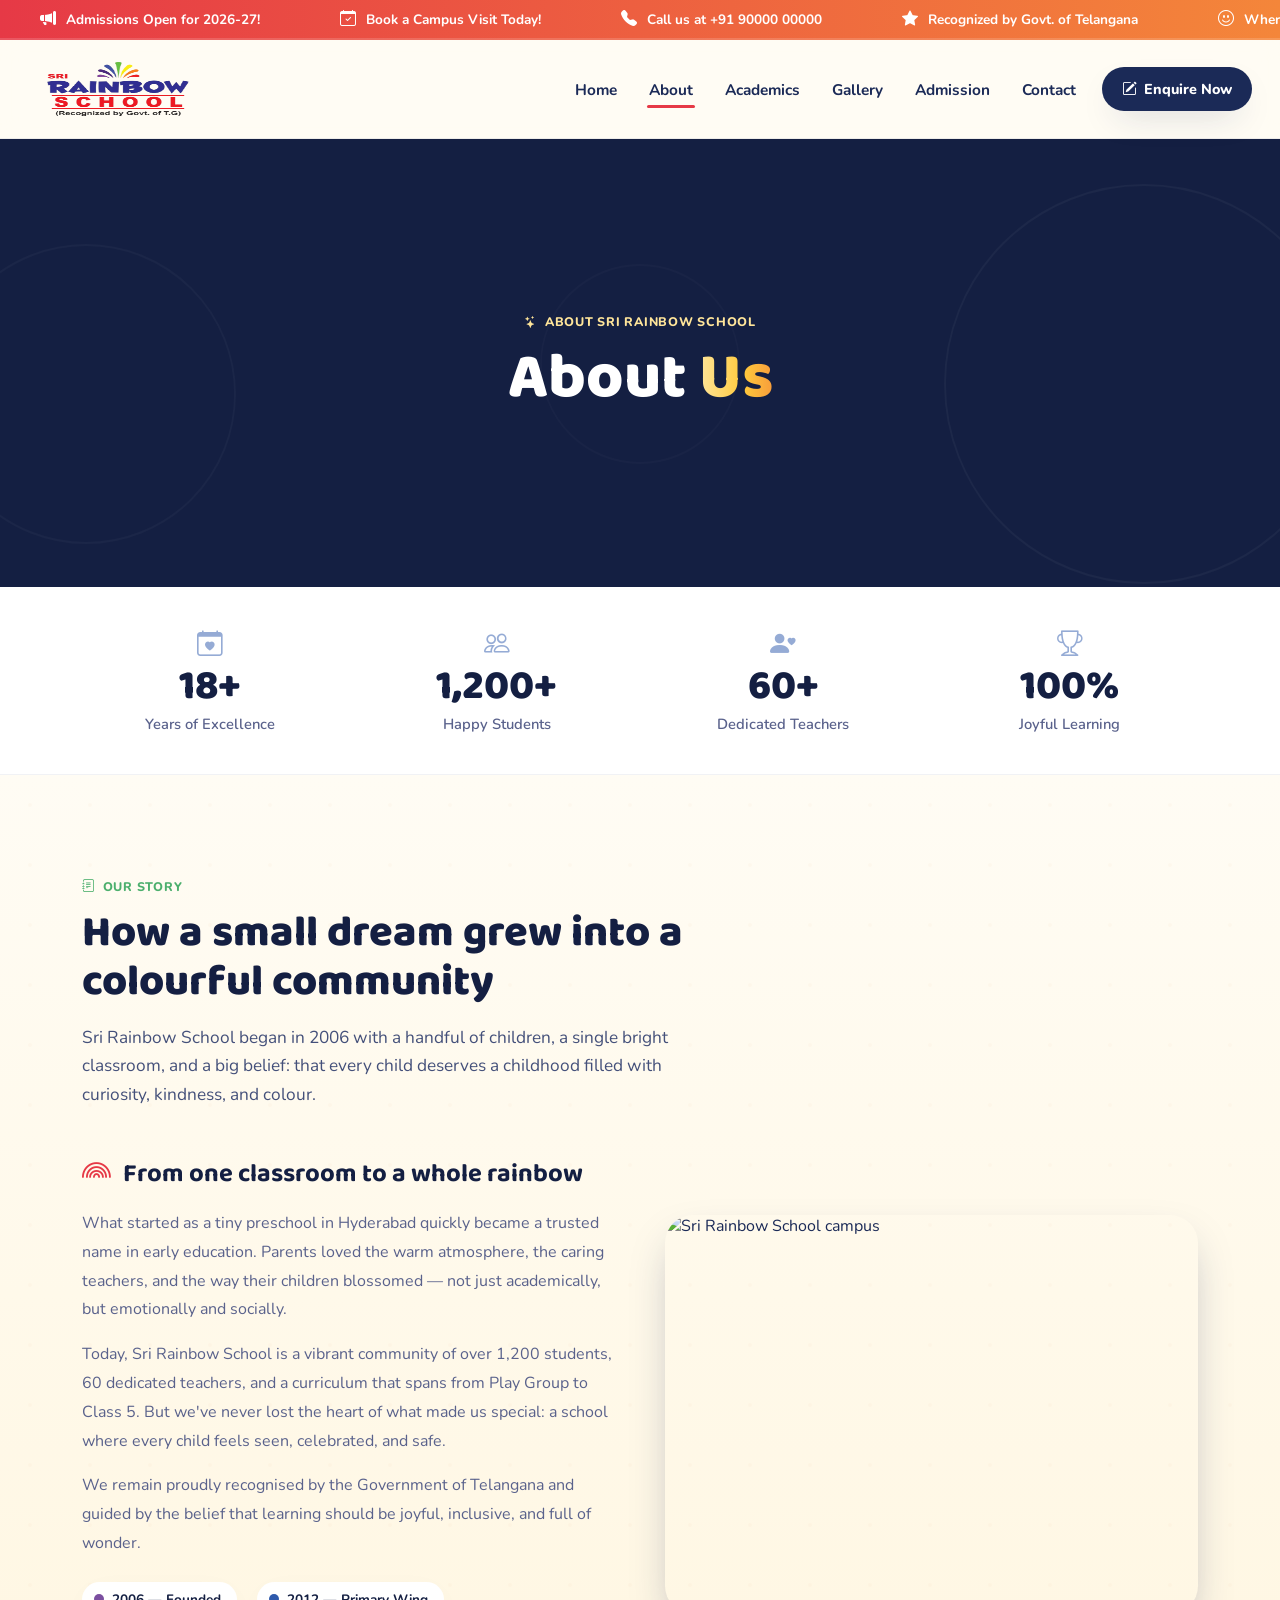
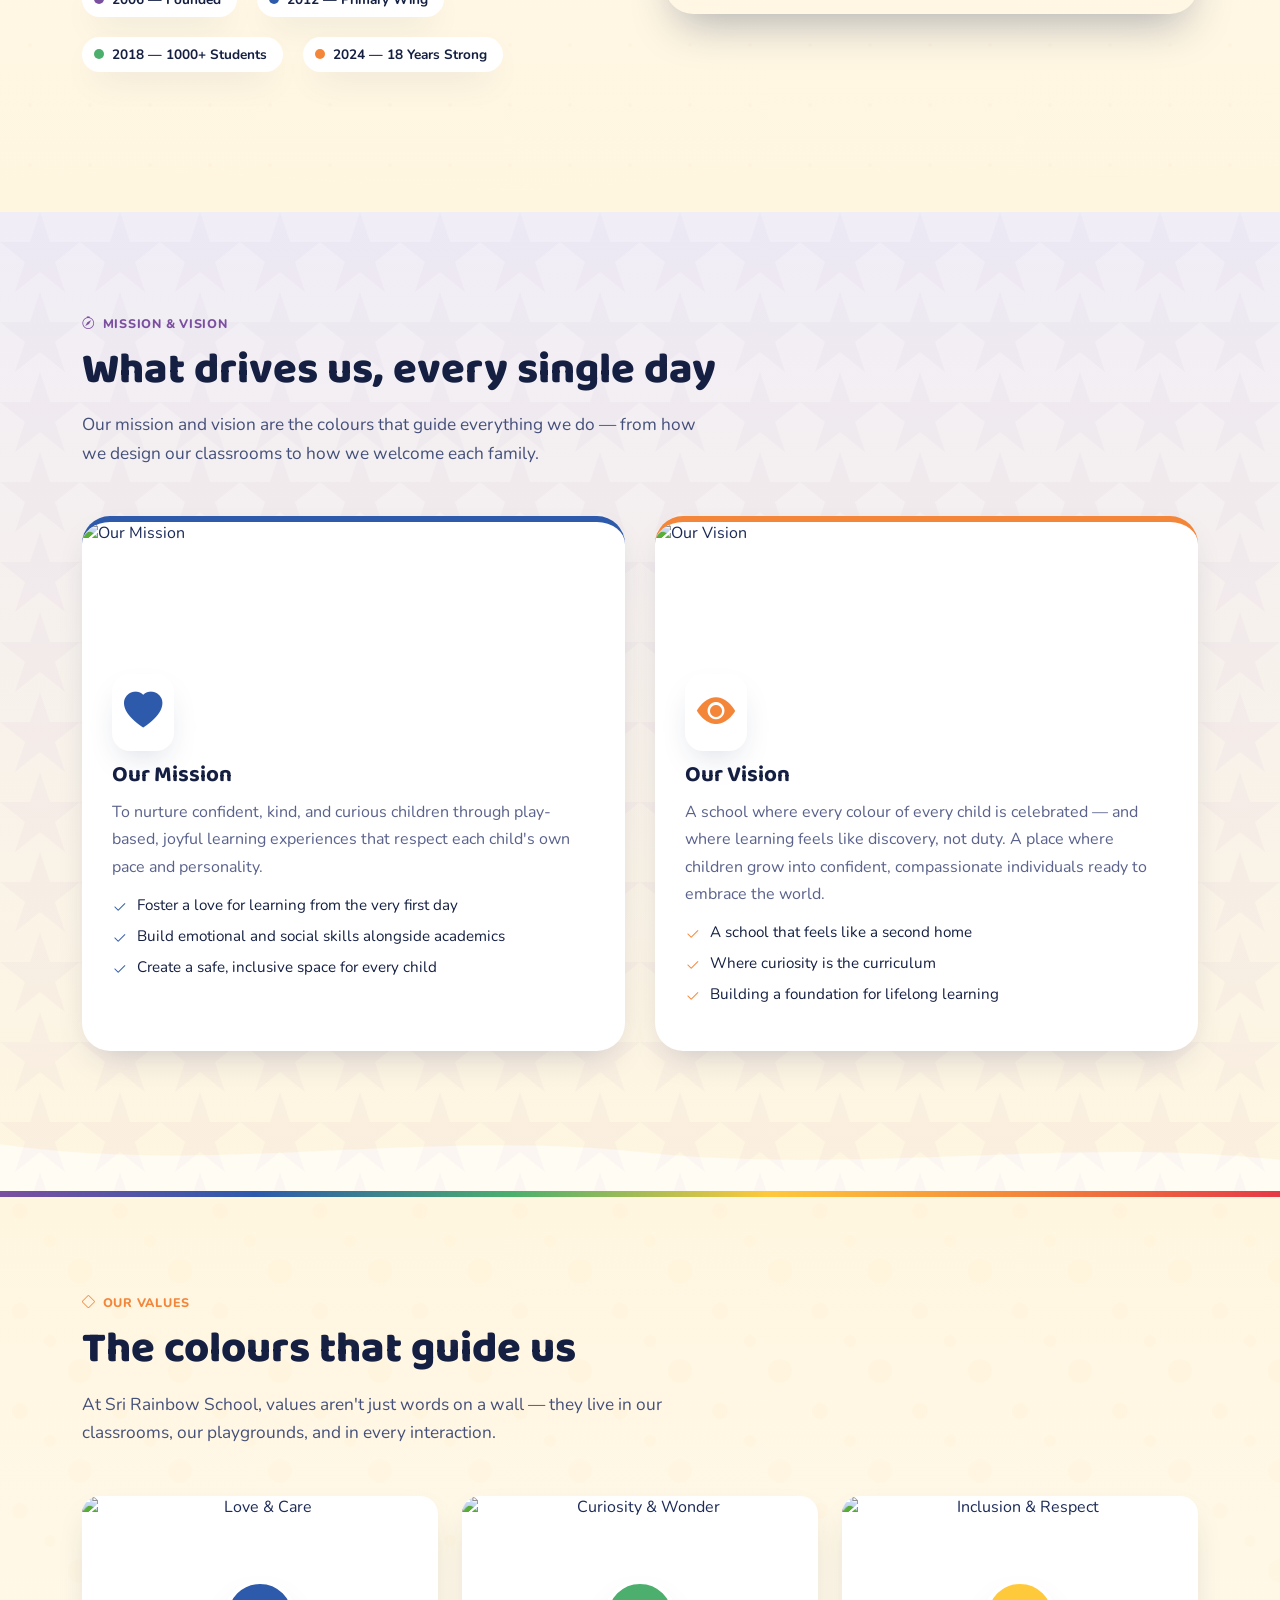
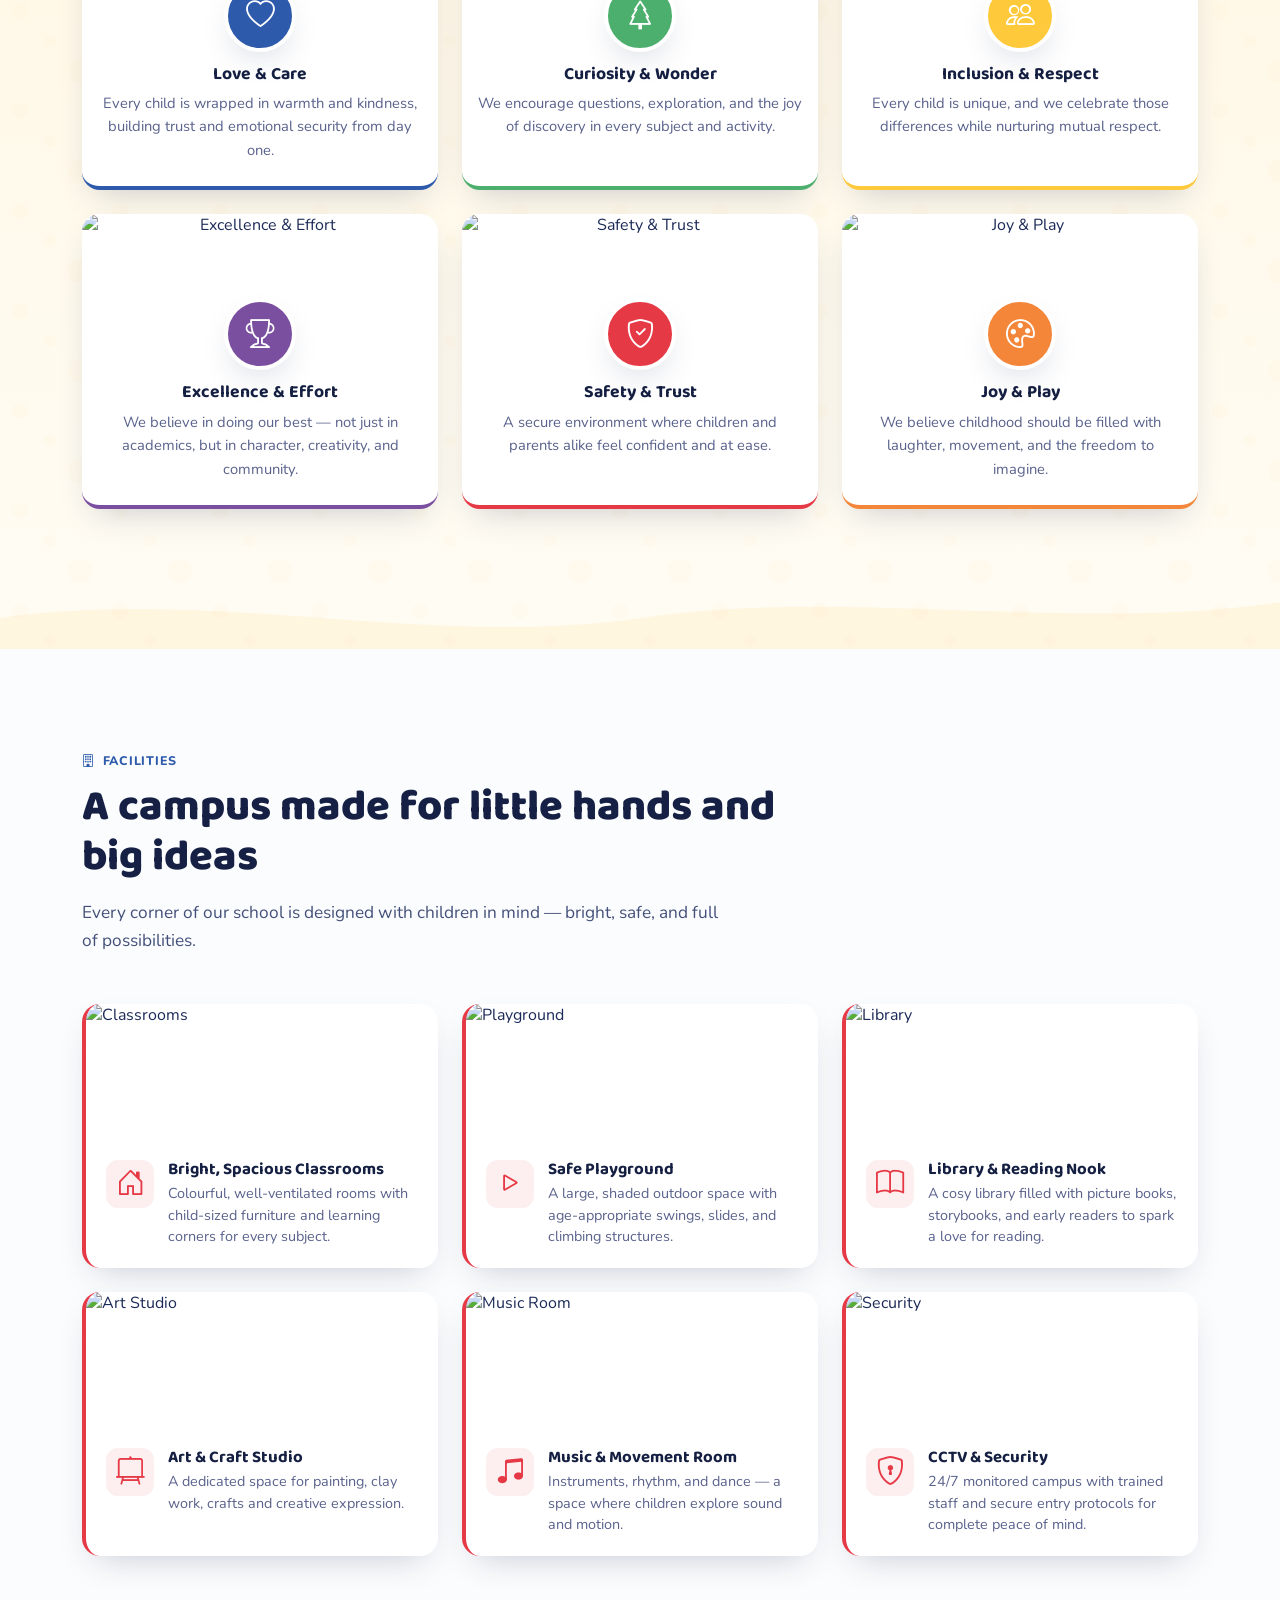
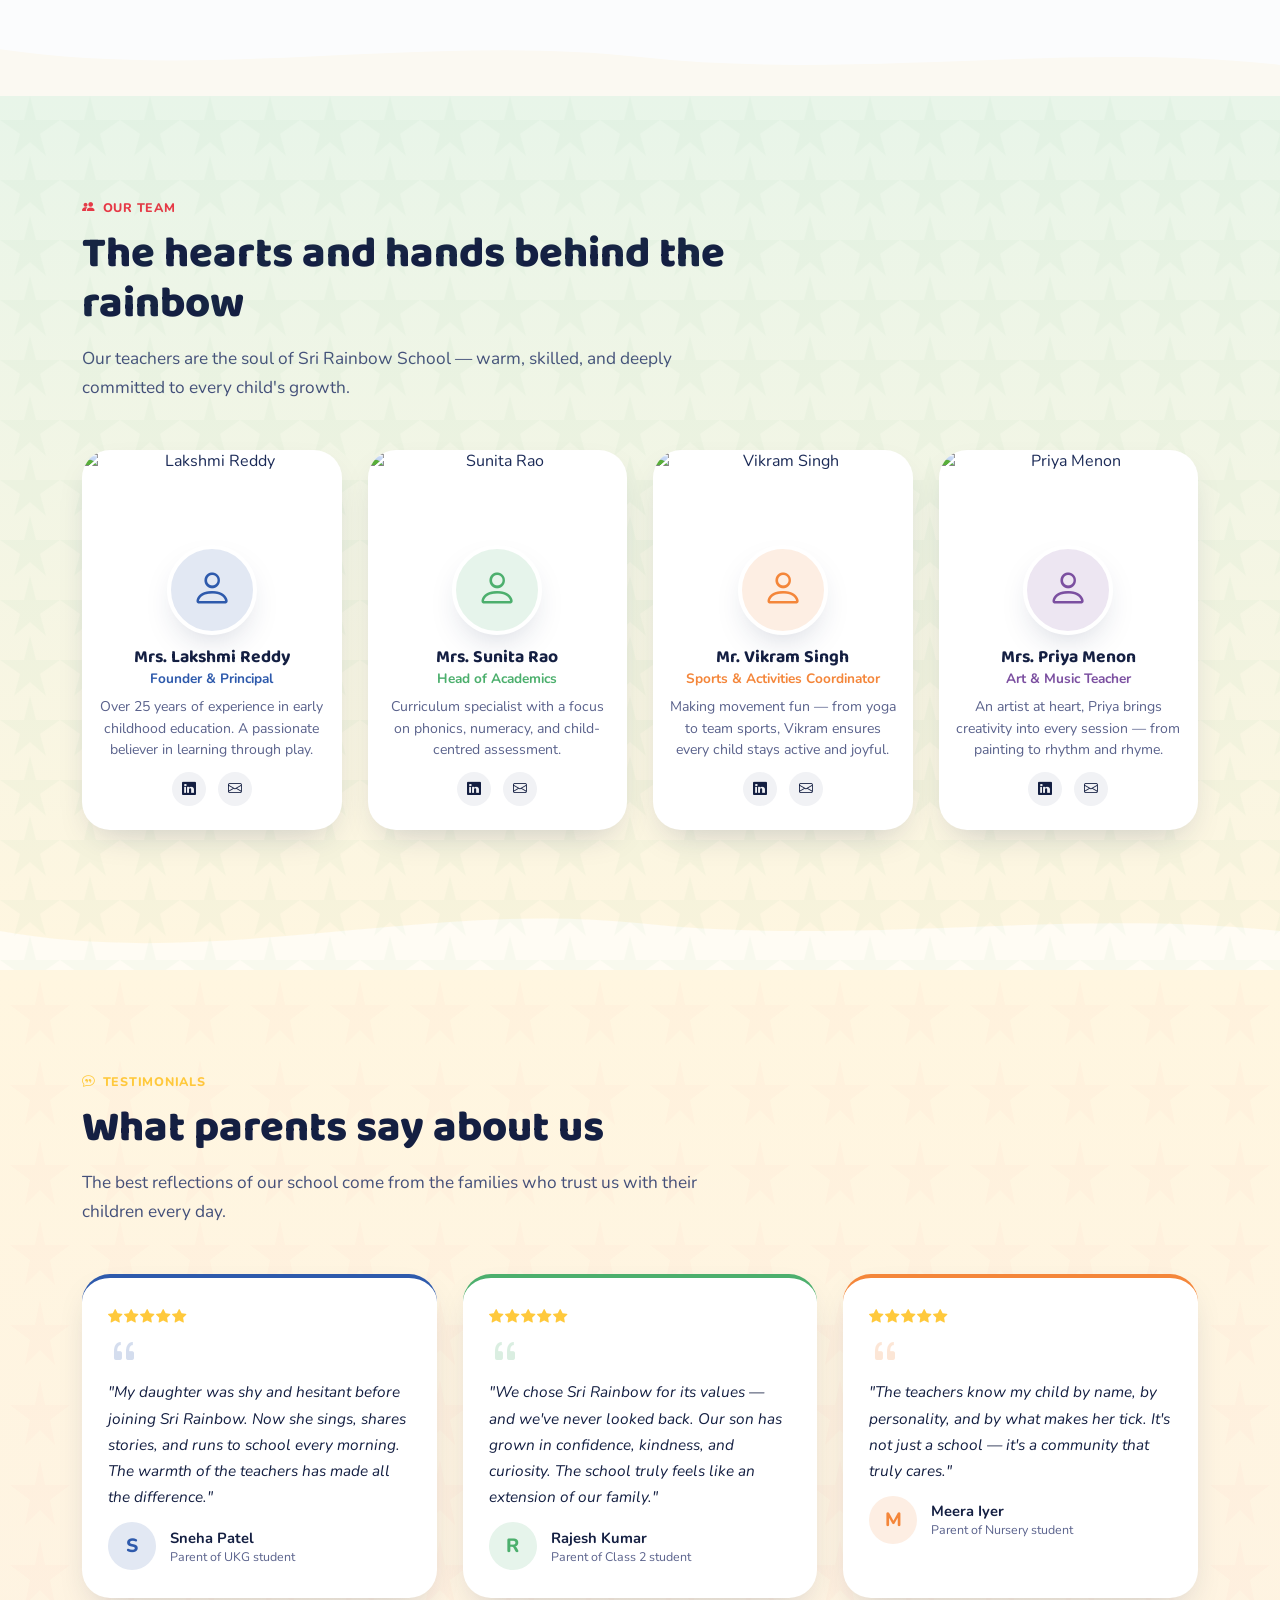
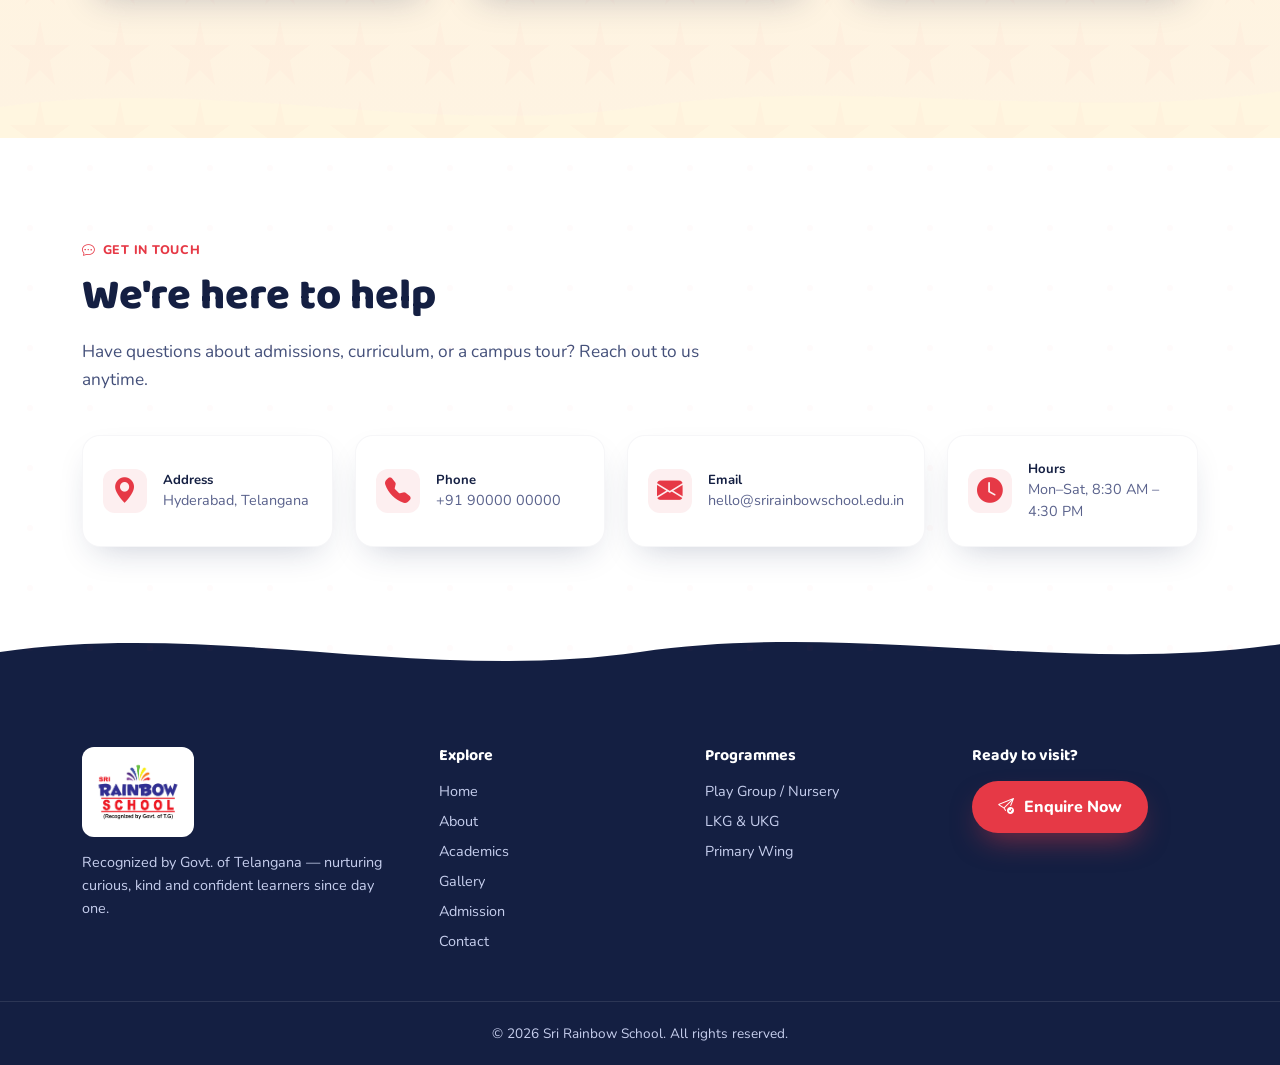
==== commit 84eecc22: "2" ====
--- a/about.html
+++ b/about.html
@@ -1,1832 +1,1480 @@
 <!DOCTYPE html>
 <html lang="en">
 <head>
-    <meta charset="UTF-8" />
-    <meta name="viewport" content="width=device-width, initial-scale=1.0" />
-    <title>Sri Rainbow School | About Us – Our Story &amp; Values</title>
-    <meta name="description" content="Learn about Sri Rainbow School's mission, vision, values, and our journey of nurturing young minds in Telangana." />
-
-    <!-- Bootstrap Icons -->
-    <link rel="stylesheet" href="https://cdn.jsdelivr.net/npm/bootstrap-icons@1.11.3/font/bootstrap-icons.min.css" />
-    <!-- Google Fonts -->
-    <link rel="preconnect" href="https://fonts.googleapis.com" />
-    <link href="https://fonts.googleapis.com/css2?family=Baloo+2:wght@500;600;700;800&family=Nunito:ital,wght@0,400;0,600;0,700;0,800;1,600&display=swap" rel="stylesheet" />
-
-    <style>
-        /* ==========================================================================
-           Sri Rainbow School — Design Tokens (same as homepage)
-           ========================================================================== */
-        :root {
-            --cream: #FFFCF4;
-            --cream-soft: #FFF6E0;
-            --navy: #1B2A57;
-            --navy-2: #141F42;
-            --blue: #2E5AAC;
-            --red: #E63946;
-            --yellow: #FFC93C;
-            --green: #4CAF6D;
-            --purple: #7B4FA0;
-            --orange: #F4863A;
-
-            --font-display: 'Baloo 2', 'Nunito', sans-serif;
-            --font-body: 'Nunito', sans-serif;
-
-            --radius-lg: 28px;
-            --radius-md: 18px;
-            --radius-sm: 12px;
-            --shadow-soft: 0 14px 34px -14px rgba(27, 42, 87, 0.25);
-            --shadow-pop: 0 20px 44px -12px rgba(27, 42, 87, 0.35);
+  <meta charset="UTF-8" />
+  <meta name="viewport" content="width=device-width, initial-scale=1.0" />
+  <link rel="icon" href="logo2.png">
+  <title>Sri Rainbow School | About Us – Our Story &amp; Values</title>
+  <meta name="description" content="Learn about Sri Rainbow School's mission, vision, values, and our journey of nurturing young minds in Telangana." />
+
+  <!-- Bootstrap Icons -->
+  <link rel="stylesheet" href="https://cdn.jsdelivr.net/npm/bootstrap-icons@1.11.3/font/bootstrap-icons.min.css" />
+  <!-- Google Fonts -->
+  <link rel="preconnect" href="https://fonts.googleapis.com" />
+  <link href="https://fonts.googleapis.com/css2?family=Baloo+2:wght@500;600;700;800&family=Nunito:ital,wght@0,400;0,600;0,700;0,800;1,600&family=Fredoka+One&display=swap" rel="stylesheet" />
+
+  <style>
+    /* ==========================================================================
+       Sri Rainbow School — Design Tokens
+       ========================================================================== */
+    :root {
+      --cream: #FFFCF4;
+      --cream-soft: #FFF6E0;
+      --navy: #1B2A57;
+      --navy-2: #141F42;
+      --blue: #2E5AAC;
+      --red: #E63946;
+      --yellow: #FFC93C;
+      --green: #4CAF6D;
+      --purple: #7B4FA0;
+      --orange: #F4863A;
+      --pink: #F06292;
+      --teal: #26A69A;
+
+      --font-display: 'Baloo 2', 'Fredoka One', cursive;
+      --font-body: 'Nunito', sans-serif;
+      --font-accent: 'Fredoka One', cursive;
+
+      --radius-lg: 28px;
+      --radius-md: 18px;
+      --radius-sm: 12px;
+      --shadow-soft: 0 14px 34px -14px rgba(27, 42, 87, 0.25);
+      --shadow-pop: 0 20px 44px -12px rgba(27, 42, 87, 0.35);
+      --shadow-glow: 0 20px 60px -12px rgba(46, 90, 172, 0.3);
+    }
+
+    * { box-sizing: border-box; }
+    html { scroll-behavior: smooth; }
+    body {
+      margin: 0;
+      font-family: var(--font-body);
+      color: var(--navy);
+      background: var(--cream);
+      overflow-x: hidden;
+    }
+    img { max-width: 100%; display: block; }
+    a { text-decoration: none; color: inherit; }
+    ul { list-style: none; margin: 0; padding: 0; }
+    button { font-family: inherit; cursor: pointer; border: none; background: none; }
+    h1, h2, h3, h4 { font-family: var(--font-display); margin: 0; line-height: 1.15; }
+    p { margin: 0; }
+
+    @media (prefers-reduced-motion: reduce) {
+      * { animation-duration: 0.001ms !important; animation-iteration-count: 1 !important; transition-duration: 0.001ms !important; scroll-behavior: auto !important; }
+    }
+
+    /* ---- shared section styles ---- */
+    .section-wrap { max-width: 1180px; margin: 0 auto; padding: 100px 32px 70px; }
+    .eyebrow {
+      display: inline-flex; align-items: center; gap: 8px;
+      font-weight: 800; letter-spacing: .06em; text-transform: uppercase;
+      font-size: .78rem; color: var(--blue); margin-bottom: 14px;
+    }
+    .eyebrow-green { color: var(--green); }
+    .eyebrow-orange { color: var(--orange); }
+    .eyebrow-purple { color: var(--purple); }
+    .eyebrow-red { color: var(--red); }
+    .eyebrow-yellow { color: var(--yellow); }
+    .eyebrow-pink { color: var(--pink); }
+    .eyebrow-teal { color: var(--teal); }
+    .eyebrow-light { color: #FFE59A; }
+    .section-title {
+      font-size: clamp(1.9rem, 3.6vw, 2.7rem);
+      font-weight: 800;
+      max-width: 760px;
+      color: var(--navy-2);
+      font-family: var(--font-display);
+    }
+    .section-title.light { color: #fff; }
+    .section-lead {
+      margin-top: 16px;
+      max-width: 640px;
+      font-size: 1.08rem;
+      line-height: 1.65;
+      color: #44507A;
+    }
+    .section-lead.light { color: #D6DEFF; }
+
+    /* ---- rainbow scroll progress ---- */
+    .scroll-rainbow {
+      position: fixed; top: 0; left: 0; height: 4px; width: 0%;
+      z-index: 1000;
+      background: linear-gradient(90deg, #7B4FA0, #2E5AAC, #4CAF6D, #FFC93C, #F4863A, #E63946);
+      transition: width .08s linear;
+    }
+
+    /* ==========================================================================
+       Header / Nav
+       ========================================================================== */
+    .site-header {
+      position: sticky; top: 0; z-index: 500;
+      background: rgba(255, 252, 244, 0.92);
+      backdrop-filter: blur(12px);
+      border-bottom: 1px solid rgba(27, 42, 87, 0.08);
+      transition: transform .35s ease, box-shadow .25s ease;
+      will-change: transform;
+    }
+    .site-header.scrolled { box-shadow: 0 8px 24px -12px rgba(27, 42, 87, 0.25); }
+    .site-header.nav-hidden { transform: translateY(-115%); }
+    .nav-wrap {
+      max-width: 1280px; margin: 0 auto; padding: 10px 28px;
+      display: flex; align-items: center; gap: 24px;
+    }
+    .brand-logo { height: 78px; width: 180px; }
+    .main-nav { display: flex; align-items: center; gap: 28px; margin-left: auto; }
+    .nav-link {
+      font-weight: 700; font-size: .96rem; color: var(--navy);
+      position: relative; padding: 6px 2px;
+      transition: color .25s ease;
+    }
+    .nav-link::after {
+      content: ''; position: absolute; left: 0; bottom: -2px; height: 3px; width: 0;
+      background: var(--red); border-radius: 2px; transition: width .2s ease;
+    }
+    .nav-link:hover::after, .nav-link.active::after { width: 100%; }
+    .btn-enquire {
+      background: var(--navy); color: #fff; font-weight: 800; font-size: .9rem;
+      padding: 12px 20px; border-radius: 999px; display: flex; align-items: center; gap: 8px;
+      box-shadow: var(--shadow-soft);
+      transition: transform .18s ease, background .18s ease;
+    }
+    .btn-enquire:hover { transform: translateY(-2px); background: var(--red); }
+    .hamburger { display: none; flex-direction: column; gap: 5px; padding: 6px; }
+    .hamburger span { width: 24px; height: 3px; border-radius: 2px; background: var(--navy); }
+
+    /* ==========================================================================
+       Top Announcement Bar
+       ========================================================================== */
+    .top-bar {
+      background: linear-gradient(90deg, #E63946, #F4863A);
+      color: #fff;
+      padding: 8px 0;
+      overflow: hidden;
+      white-space: nowrap;
+      font-weight: 700;
+      font-size: .85rem;
+      position: relative;
+      z-index: 501;
+      border-bottom: 2px solid rgba(255, 255, 255, 0.15);
+    }
+    .top-bar-track {
+      display: flex;
+      width: max-content;
+      animation: scrollMarquee 25s linear infinite;
+    }
+    .top-bar-track span {
+      padding: 0 40px;
+      display: inline-flex;
+      align-items: center;
+      gap: 10px;
+    }
+    .top-bar-track i { font-size: 1rem; }
+    @keyframes scrollMarquee {
+      0% { transform: translateX(0); }
+      100% { transform: translateX(-50%); }
+    }
+
+    /* ==========================================================================
+       About Hero — Clean Centered
+       ========================================================================== */
+    .about-hero {
+      position: relative;
+      background: var(--navy-2);
+      color: #fff;
+      min-height: 50vh;
+      display: flex;
+      align-items: center;
+      justify-content: center;
+      overflow: hidden;
+    }
+    .about-hero::before {
+      content: ''; position: absolute; inset: 0;
+      background: url('https://picsum.photos/1600/900?random=80') center/cover no-repeat;
+      opacity: 0.08; z-index: 0;
+    }
+    /* Decorative rings */
+    .about-hero .rings {
+      position: absolute; inset: 0; pointer-events: none; z-index: 0;
+    }
+    .about-hero .ring {
+      position: absolute; border-radius: 50%;
+      border: 2px solid rgba(255, 255, 255, 0.04);
+      animation: ringPulse 8s ease-in-out infinite;
+    }
+    .about-hero .ring:nth-child(1) { width: 400px; height: 400px; top: 10%; right: -5%; animation-delay: 0s; }
+    .about-hero .ring:nth-child(2) { width: 300px; height: 300px; bottom: 10%; left: -5%; animation-delay: 3s; border-color: rgba(255, 255, 255, 0.03); }
+    .about-hero .ring:nth-child(3) { width: 200px; height: 200px; top: 50%; left: 50%; transform: translate(-50%, -50%); animation-delay: 5s; border-color: rgba(255, 255, 255, 0.02); }
+    @keyframes ringPulse { 0%,100% { transform: scale(1); opacity: 0.4; } 50% { transform: scale(1.15); opacity: 1; } }
+
+    .about-hero-inner {
+      position: relative; z-index: 1;
+      max-width: 1240px; margin: 0 auto; padding: 60px 32px;
+      display: flex; flex-direction: column; align-items: center; justify-content: center; text-align: center;
+      width: 100%;
+    }
+    .about-hero-inner .eyebrow {
+      color: #FFE59A;
+      margin-bottom: 14px;
+      justify-content: center;
+    }
+    .about-hero-title {
+      font-size: clamp(2.5rem, 5vw, 4rem);
+      font-weight: 800; color: #fff; line-height: 1.1;
+      max-width: 800px; margin: 0 auto;
+    }
+    .rainbow-text {
+      background: linear-gradient(90deg, #FFE59A, #FFC93C, #F4863A, #E63946, #7B4FA0, #2E5AAC);
+      background-size: 300% 100%;
+      -webkit-background-clip: text; background-clip: text;
+      color: transparent;
+      animation: rainbowShift 6s ease-in-out infinite alternate;
+    }
+    @keyframes rainbowShift { 0% { background-position: 0% 50%; } 100% { background-position: 100% 50%; } }
+
+    /* ==========================================================================
+       Global Buttons
+       ========================================================================== */
+    .btn-primary {
+      background: var(--red); color: #fff; font-weight: 800; font-size: 1rem;
+      padding: 15px 26px; border-radius: 999px; display: inline-flex; align-items: center; gap: 10px;
+      box-shadow: 0 14px 30px -10px rgba(230, 57, 70, 0.55);
+      transition: transform .18s ease, box-shadow .18s ease;
+    }
+    .btn-primary:hover { transform: translateY(-3px); box-shadow: 0 18px 34px -8px rgba(230, 57, 70, 0.6); }
+    .btn-primary.btn-light { background: #fff; color: var(--navy-2); box-shadow: 0 14px 30px -10px rgba(0, 0, 0, 0.25); }
+    .btn-primary.full { width: 100%; justify-content: center; }
+    .btn-ghost {
+      display: inline-flex; align-items: center; gap: 8px; font-weight: 800; color: #fff;
+      padding: 15px 8px; border-bottom: 2px solid rgba(255, 255, 255, 0.4);
+      transition: border-color .18s ease, transform .18s ease;
+    }
+    .btn-ghost:hover { border-color: #fff; transform: translateX(4px); }
+
+    .wave-divider { display: block; width: 100%; height: 70px; }
+    .wave-divider path { fill: var(--cream); }
+    .wave-yellow path { fill: var(--cream-soft); }
+    .wave-purple path { fill: var(--cream); }
+    .wave-navy path { fill: var(--navy-2); }
+
+    /* ==========================================================================
+       Stats Bar
+       ========================================================================== */
+    .stats-bar {
+      background: #fff; padding: 40px 0;
+      border-bottom: 1px solid rgba(27, 42, 87, 0.06);
+      margin-top: -2px; position: relative; z-index: 2;
+    }
+    .stats-grid {
+      max-width: 1180px; margin: 0 auto; padding: 0 32px;
+      display: grid; grid-template-columns: repeat(4, 1fr); gap: 30px;
+    }
+    .stat-item { text-align: center; }
+    .stat-number { font-family: var(--font-display); font-size: 2.6rem; font-weight: 800; color: var(--navy-2); line-height: 1; }
+    .stat-number .accent { color: var(--red); }
+    .stat-label { font-size: .92rem; color: #5A628C; margin-top: 6px; font-weight: 600; }
+    .stat-item .stat-icon { font-size: 1.6rem; color: var(--blue); opacity: 0.5; margin-bottom: 4px; }
+
+    /* ==========================================================================
+       Story — Warm gradient background
+       ========================================================================== */
+    .story {
+      background: linear-gradient(180deg, #FFFCF4 0%, #FFF6E0 100%);
+      position: relative;
+    }
+    .story::before {
+      content: ''; position: absolute; top: 0; left: 0; right: 0; bottom: 0;
+      background: url("data:image/svg+xml,%3Csvg width='60' height='60' viewBox='0 0 60 60' xmlns='http://www.w3.org/2000/svg'%3E%3Cg fill='%23F4863A' fill-opacity='0.03'%3E%3Ccircle cx='30' cy='30' r='2'/%3E%3C/g%3E%3C/svg%3E");
+      pointer-events: none;
+    }
+    .story-grid {
+      margin-top: 48px;
+      display: grid; grid-template-columns: 1fr 1fr; gap: 50px; align-items: center;
+      position: relative; z-index: 1;
+    }
+    .story-text h3 {
+      font-size: 1.6rem; margin-bottom: 18px; color: var(--navy-2);
+      display: flex; align-items: center; gap: 12px;
+    }
+    .story-text h3 i { color: var(--red); font-size: 1.8rem; }
+    .story-text p {
+      font-size: 1rem; line-height: 1.8; color: #5A628C; margin-bottom: 16px;
+    }
+    .story-text p:last-child { margin-bottom: 0; }
+
+    .story-timeline {
+      margin-top: 24px; display: flex; gap: 20px; flex-wrap: wrap;
+    }
+    .story-timeline .milestone {
+      display: flex; align-items: center; gap: 8px;
+      background: #fff; padding: 8px 16px 8px 12px;
+      border-radius: 999px; box-shadow: var(--shadow-soft);
+      font-weight: 700; font-size: .85rem; color: var(--navy-2);
+    }
+    .story-timeline .milestone .dot { width: 10px; height: 10px; border-radius: 50%; display: inline-block; }
+    .dot-purple { background: var(--purple); }
+    .dot-blue { background: var(--blue); }
+    .dot-green { background: var(--green); }
+    .dot-orange { background: var(--orange); }
+
+    .story-image {
+      border-radius: var(--radius-lg); overflow: hidden;
+      box-shadow: var(--shadow-pop);
+      aspect-ratio: 4/3;
+    }
+    .story-image img {
+      width: 100%; height: 100%; object-fit: cover;
+      transition: transform .4s ease;
+    }
+    .story-image:hover img { transform: scale(1.03); }
+
+    /* ==========================================================================
+       Mission & Vision — Soft purple/blue gradient
+       ========================================================================== */
+    .mission-vision {
+      background: linear-gradient(180deg, #F0EDF7 0%, #FFF6E0 100%);
+      position: relative;
+    }
+    .mission-vision::before {
+      content: ''; position: absolute; inset: 0;
+      background: url("data:image/svg+xml,%3Csvg width='80' height='80' viewBox='0 0 80 80' xmlns='http://www.w3.org/2000/svg'%3E%3Cg fill='%237B4FA0' fill-opacity='0.03'%3E%3Cpath d='M40 0L50 30H80L55 50L65 80L40 60L15 80L25 50L0 30H30Z'/%3E%3C/g%3E%3C/svg%3E");
+      pointer-events: none;
+    }
+    .mv-grid {
+      margin-top: 48px;
+      display: grid; grid-template-columns: 1fr 1fr; gap: 30px;
+      position: relative; z-index: 1;
+    }
+    .mv-card {
+      background: #fff; border-radius: var(--radius-lg); padding: 0 0 36px 0;
+      box-shadow: var(--shadow-soft);
+      border-top: 6px solid var(--c);
+      transition: transform .3s ease, box-shadow .3s ease;
+      overflow: hidden;
+    }
+    .mv-card:hover { transform: translateY(-8px); box-shadow: var(--shadow-pop); }
+    .mv-card .mv-img { height: 160px; overflow: hidden; }
+    .mv-card .mv-img img { width: 100%; height: 100%; object-fit: cover; transition: transform .4s ease; }
+    .mv-card:hover .mv-img img { transform: scale(1.05); }
+    .mv-card .mv-content { padding: 24px 30px 0; }
+    .mv-card .mv-icon {
+      font-size: 2.4rem; color: var(--c);
+      margin-top: -32px; display: inline-block;
+      background: #fff; padding: 12px;
+      border-radius: var(--radius-md);
+      box-shadow: var(--shadow-soft);
+      position: relative;
+      z-index: 1;
+    }
+    .mv-card h3 { font-size: 1.4rem; color: var(--navy-2); margin: 12px 0 10px; }
+    .mv-card p { color: #5A628C; line-height: 1.7; font-size: 1rem; }
+    .mv-card ul { margin-top: 14px; }
+    .mv-card ul li {
+      display: flex; gap: 10px; align-items: flex-start;
+      font-size: .95rem; color: var(--navy-2); margin-bottom: 8px;
+    }
+    .mv-card ul li i { color: var(--c); margin-top: 3px; }
+
+    /* ==========================================================================
+       Core Values — Warm rainbow gradient background
+       ========================================================================== */
+    .values {
+      background: linear-gradient(180deg, #FFF6E0 0%, #FFFCF4 100%);
+      position: relative;
+    }
+    .values::before {
+      content: ''; position: absolute; top: 0; left: 0; right: 0;
+      height: 6px;
+      background: linear-gradient(90deg, var(--purple), var(--blue), var(--green), var(--yellow), var(--orange), var(--red));
+    }
+    .values::after {
+      content: ''; position: absolute; inset: 0;
+      background: url("data:image/svg+xml,%3Csvg width='100' height='100' viewBox='0 0 100 100' xmlns='http://www.w3.org/2000/svg'%3E%3Cg fill='%23FFC93C' fill-opacity='0.03'%3E%3Ccircle cx='20' cy='20' r='8'/%3E%3Ccircle cx='80' cy='80' r='12'/%3E%3Ccircle cx='50' cy='50' r='6'/%3E%3C/g%3E%3C/svg%3E");
+      pointer-events: none;
+    }
+    .values-grid {
+      margin-top: 48px;
+      display: grid; grid-template-columns: repeat(3, 1fr); gap: 24px;
+      position: relative; z-index: 1;
+    }
+    .value-card {
+      background: #fff; border-radius: var(--radius-md); padding: 0 0 24px 0;
+      text-align: center; box-shadow: var(--shadow-soft);
+      transition: transform .3s ease, box-shadow .3s ease;
+      border-bottom: 4px solid var(--c);
+      overflow: hidden;
+    }
+    .value-card:hover { transform: translateY(-8px); box-shadow: var(--shadow-pop); }
+    .value-card .val-img { height: 120px; overflow: hidden; }
+    .value-card .val-img img { width: 100%; height: 100%; object-fit: cover; transition: transform .4s ease; }
+    .value-card:hover .val-img img { transform: scale(1.05); }
+    .value-card .val-icon {
+      width: 72px; height: 72px; border-radius: 50%;
+      display: flex; align-items: center; justify-content: center;
+      font-size: 1.8rem; color: #fff;
+      margin: -36px auto 12px;
+      background: var(--c);
+      border: 4px solid #fff;
+      box-shadow: var(--shadow-soft);
+      position: relative; z-index: 1;
+    }
+    .value-card h4 { font-size: 1.1rem; margin-bottom: 8px; color: var(--navy-2); }
+    .value-card p { font-size: .92rem; line-height: 1.6; color: #5A628C; padding: 0 16px; }
+
+    /* ==========================================================================
+       Facilities — Clean white with subtle pattern
+       ========================================================================== */
+    .facilities {
+      background: #fff;
+      position: relative;
+    }
+    .facilities::before {
+      content: ''; position: absolute; inset: 0;
+      background: url("data:image/svg+xml,%3Csvg width='40' height='40' viewBox='0 0 40 40' xmlns='http://www.w3.org/2000/svg'%3E%3Cg fill='%232E5AAC' fill-opacity='0.02'%3E%3Crect width='40' height='40'/%3E%3C/g%3E%3C/svg%3E");
+      pointer-events: none;
+    }
+    .fac-grid {
+      margin-top: 48px;
+      display: grid; grid-template-columns: repeat(3, 1fr); gap: 24px;
+      position: relative; z-index: 1;
+    }
+    .fac-card {
+      background: #fff; border-radius: var(--radius-md); padding: 0 0 20px 0;
+      box-shadow: var(--shadow-soft);
+      transition: transform .3s ease, box-shadow .3s ease;
+      overflow: hidden;
+      border-left: 4px solid var(--red);
+    }
+    .fac-card:hover { transform: translateY(-6px); box-shadow: var(--shadow-pop); }
+    .fac-card .fac-img { height: 140px; overflow: hidden; }
+    .fac-card .fac-img img { width: 100%; height: 100%; object-fit: cover; transition: transform .4s ease; }
+    .fac-card:hover .fac-img img { transform: scale(1.05); }
+    .fac-card .fac-content { padding: 16px 20px 0; display: flex; gap: 14px; align-items: flex-start; }
+    .fac-card .fac-icon {
+      font-size: 1.8rem; color: var(--red); flex: none;
+      width: 48px; height: 48px;
+      background: color-mix(in srgb, var(--red) 8%, #fff);
+      border-radius: var(--radius-sm);
+      display: flex; align-items: center; justify-content: center;
+    }
+    .fac-card h4 { font-size: 1.05rem; color: var(--navy-2); margin-bottom: 4px; }
+    .fac-card p { font-size: .9rem; color: #5A628C; line-height: 1.5; }
+
+    /* ==========================================================================
+       Team — Soft green/blue gradient
+       ========================================================================== */
+    .team {
+      background: linear-gradient(180deg, #E8F5E9 0%, #FFF6E0 100%);
+      position: relative;
+    }
+    .team::before {
+      content: ''; position: absolute; inset: 0;
+      background: url("data:image/svg+xml,%3Csvg width='60' height='60' viewBox='0 0 60 60' xmlns='http://www.w3.org/2000/svg'%3E%3Cg fill='%234CAF6D' fill-opacity='0.04'%3E%3Cpath d='M30 0L36 24H60L40 38L46 60L30 46L14 60L20 38L0 24H24Z'/%3E%3C/g%3E%3C/svg%3E");
+      pointer-events: none;
+    }
+    .team-grid {
+      margin-top: 48px;
+      display: grid; grid-template-columns: repeat(4, 1fr); gap: 26px;
+      position: relative; z-index: 1;
+    }
+    .team-card {
+      background: #fff; border-radius: var(--radius-lg); padding: 0 0 24px 0;
+      text-align: center; box-shadow: var(--shadow-soft);
+      transition: transform .3s ease, box-shadow .3s ease;
+      overflow: hidden;
+    }
+    .team-card:hover { transform: translateY(-8px); box-shadow: var(--shadow-pop); }
+    .team-card .team-img { height: 140px; overflow: hidden; }
+    .team-card .team-img img { width: 100%; height: 100%; object-fit: cover; transition: transform .4s ease; }
+    .team-card:hover .team-img img { transform: scale(1.05); }
+    .team-card .team-avatar {
+      width: 90px; height: 90px; border-radius: 50%;
+      margin: -45px auto 12px;
+      background: color-mix(in srgb, var(--c) 14%, #fff);
+      display: flex; align-items: center; justify-content: center;
+      font-size: 2.6rem; color: var(--c);
+      border: 4px solid #fff;
+      box-shadow: var(--shadow-soft);
+      position: relative; z-index: 1;
+    }
+    .team-card h4 { font-size: 1.1rem; color: var(--navy-2); margin-top: 4px; }
+    .team-card .role { font-size: .85rem; font-weight: 700; color: var(--c); margin-top: 2px; }
+    .team-card p { font-size: .88rem; color: #5A628C; margin-top: 8px; line-height: 1.5; padding: 0 16px; }
+    .team-card .social-links {
+      display: flex; justify-content: center; gap: 12px; margin-top: 12px;
+    }
+    .team-card .social-links a {
+      width: 34px; height: 34px; border-radius: 50%;
+      background: rgba(27, 42, 87, 0.06);
+      display: flex; align-items: center; justify-content: center;
+      color: var(--navy-2); font-size: .85rem;
+      transition: background .2s ease, color .2s ease;
+    }
+    .team-card .social-links a:hover { background: var(--c); color: #fff; }
+
+    /* ==========================================================================
+       Testimonials — Warm peachy gradient
+       ========================================================================== */
+    .testimonials {
+      background: linear-gradient(180deg, #FFF6E0 0%, #FEF3E2 100%);
+      position: relative;
+    }
+    .testimonials::before {
+      content: ''; position: absolute; inset: 0;
+      background: url("data:image/svg+xml,%3Csvg width='80' height='80' viewBox='0 0 80 80' xmlns='http://www.w3.org/2000/svg'%3E%3Cg fill='%23E63946' fill-opacity='0.02'%3E%3Cpath d='M40 10L45 35H70L50 50L55 75L40 60L25 75L30 50L10 35H35Z'/%3E%3C/g%3E%3C/svg%3E");
+      pointer-events: none;
+    }
+    .testimonial-grid {
+      margin-top: 48px;
+      display: grid; grid-template-columns: repeat(3, 1fr); gap: 26px;
+      position: relative; z-index: 1;
+    }
+    .testimonial-card {
+      background: #fff; border-radius: var(--radius-lg); padding: 28px 26px;
+      box-shadow: var(--shadow-soft);
+      transition: transform .3s ease, box-shadow .3s ease;
+      border-top: 4px solid var(--c);
+    }
+    .testimonial-card:hover { transform: translateY(-6px); box-shadow: var(--shadow-pop); }
+    .testimonial-card .stars { color: var(--yellow); letter-spacing: 2px; font-size: .9rem; margin-bottom: 6px; }
+    .testimonial-card .quote-icon { font-size: 2rem; color: var(--c); opacity: 0.2; margin-bottom: 4px; }
+    .testimonial-card blockquote {
+      font-size: .96rem; line-height: 1.7; color: var(--navy-2);
+      margin: 0 0 12px 0; font-style: italic;
+    }
+    .testi-author { display: flex; align-items: center; gap: 14px; }
+    .testi-author .testi-avatar {
+      width: 48px; height: 48px; border-radius: 50%;
+      background: color-mix(in srgb, var(--c) 14%, #fff);
+      display: flex; align-items: center; justify-content: center;
+      font-size: 1.2rem; color: var(--c); font-weight: 800;
+    }
+    .testi-author .testi-name { font-weight: 700; color: var(--navy-2); font-size: .92rem; }
+    .testi-author .testi-relation { font-size: .78rem; color: #5A628C; }
+
+    /* ==========================================================================
+       CTA Banner — Navy with subtle pattern
+       ========================================================================== */
+    .cta-banner {
+      background: var(--navy-2); color: #fff;
+      padding: 80px 32px; text-align: center;
+      position: relative; overflow: hidden;
+    }
+    .cta-banner::before {
+      content: ''; position: absolute; inset: 0;
+      background: radial-gradient(circle at 30% 50%, rgba(123, 79, 160, 0.15), transparent 60%),
+                  radial-gradient(circle at 70% 50%, rgba(46, 90, 172, 0.15), transparent 60%),
+                  url("data:image/svg+xml,%3Csvg width='40' height='40' viewBox='0 0 40 40' xmlns='http://www.w3.org/2000/svg'%3E%3Cg fill='%23ffffff' fill-opacity='0.02'%3E%3Ccircle cx='20' cy='20' r='2'/%3E%3C/g%3E%3C/svg%3E");
+      pointer-events: none;
+    }
+    .cta-banner h2 {
+      font-size: clamp(1.8rem, 3vw, 2.5rem);
+      max-width: 700px; margin: 0 auto 16px; position: relative;
+    }
+    .cta-banner p {
+      color: #C7CFEE; font-size: 1.05rem;
+      max-width: 560px; margin: 0 auto 30px; line-height: 1.6;
+      position: relative;
+    }
+    .cta-banner .btn-primary { position: relative; }
+
+    /* ==========================================================================
+       Contact Short
+       ========================================================================== */
+    .contact-short {
+      background: #fff;
+      position: relative;
+    }
+    .contact-short::before {
+      content: ''; position: absolute; inset: 0;
+      background: url("data:image/svg+xml,%3Csvg width='60' height='60' viewBox='0 0 60 60' xmlns='http://www.w3.org/2000/svg'%3E%3Cg fill='%23E63946' fill-opacity='0.02'%3E%3Ccircle cx='30' cy='30' r='3'/%3E%3C/g%3E%3C/svg%3E");
+      pointer-events: none;
+    }
+    .contact-short-grid {
+      margin-top: 40px;
+      display: grid; grid-template-columns: repeat(4, 1fr); gap: 22px;
+      position: relative; z-index: 1;
+    }
+    .contact-short-item {
+      background: #fff; border-radius: var(--radius-md); padding: 24px 20px;
+      display: flex; align-items: center; gap: 16px;
+      box-shadow: var(--shadow-soft);
+      transition: transform .3s ease, box-shadow .3s ease;
+      border: 1px solid rgba(27, 42, 87, 0.04);
+    }
+    .contact-short-item:hover { transform: translateY(-4px); box-shadow: var(--shadow-pop); }
+    .contact-short-item i {
+      font-size: 1.6rem; color: var(--red); flex: none;
+      width: 44px; height: 44px;
+      background: color-mix(in srgb, var(--red) 8%, #fff);
+      border-radius: var(--radius-sm);
+      display: flex; align-items: center; justify-content: center;
+    }
+    .contact-short-item strong { display: block; font-size: .82rem; color: var(--navy-2); }
+    .contact-short-item span { font-size: .9rem; color: #5A628C; }
+
+    /* ==========================================================================
+       Footer — (loaded from footer.html)
+       ========================================================================== */
+    .site-footer {
+      background: var(--navy-2);
+      color: #C7CFEE;
+      padding-top: 60px;
+    }
+    .footer-wrap {
+      max-width: 1180px; margin: 0 auto; padding: 0 32px 40px;
+      display: grid; grid-template-columns: 1.4fr 1fr 1fr 1fr; gap: 40px;
+    }
+    .footer-logo { height: 90px; width: auto; border-radius: 12px; background: #fff; padding: 6px; margin-bottom: 14px; }
+    .footer-brand p { font-size: .9rem; line-height: 1.6; }
+    .footer-links h4, .footer-cta h4 { color: #fff; font-size: 1rem; margin-bottom: 16px; }
+    .footer-links a { display: block; font-size: .9rem; margin-bottom: 10px; color: #C7CFEE; transition: color .18s ease; }
+    .footer-links a:hover { color: var(--yellow); }
+    .footer-bottom { border-top: 1px solid rgba(255, 255, 255, 0.1); padding: 22px 32px; text-align: center; font-size: .85rem; }
+
+    /* ==========================================================================
+       Floating Enquire Button (mobile)
+       ========================================================================== */
+    .fab-enquire {
+      position: fixed; bottom: 24px; right: 24px; z-index: 400;
+      width: 58px; height: 58px; border-radius: 50%;
+      background: var(--red); color: #fff;
+      font-size: 1.4rem; box-shadow: 0 14px 30px -8px rgba(230, 57, 70, 0.6);
+      display: none; align-items: center; justify-content: center;
+      transition: transform .2s ease;
+    }
+    .fab-enquire:hover { transform: scale(1.08); }
+
+    /* ==========================================================================
+       Admission Enquiry Modal
+       ========================================================================== */
+    .modal-overlay {
+      position: fixed; inset: 0; z-index: 1000;
+      background: rgba(20, 31, 66, 0.6);
+      backdrop-filter: blur(4px);
+      display: flex; align-items: center; justify-content: center;
+      padding: 20px;
+      opacity: 0; visibility: hidden;
+      transition: opacity .28s ease;
+    }
+    .modal-overlay.open { opacity: 1; visibility: visible; }
+    .modal-card {
+      background: #fff; border-radius: var(--radius-lg);
+      width: 100%; max-width: 880px; max-height: 92vh; overflow: auto;
+      display: grid; grid-template-columns: 0.85fr 1.15fr;
+      box-shadow: 0 40px 80px -20px rgba(0, 0, 0, 0.4);
+      transform: scale(.92) translateY(20px);
+      transition: transform .3s cubic-bezier(.2, .8, .3, 1.2);
+      position: relative;
+    }
+    .modal-overlay.open .modal-card { transform: scale(1) translateY(0); }
+    .modal-close {
+      position: absolute; top: 16px; right: 16px; z-index: 2;
+      width: 38px; height: 38px; border-radius: 50%;
+      background: rgba(27, 42, 87, 0.06);
+      color: var(--navy-2);
+      display: flex; align-items: center; justify-content: center;
+      transition: background .18s ease;
+    }
+    .modal-close:hover { background: rgba(27, 42, 87, 0.14); }
+
+    .modal-side {
+      background: var(--navy-2); color: #fff;
+      padding: 44px 34px; position: relative; overflow: hidden;
+      display: flex; flex-direction: column; justify-content: center;
+    }
+    .modal-side h3 { font-size: 1.5rem; margin-bottom: 14px; position: relative; z-index: 1; }
+    .modal-side p { color: #C7CFEE; font-size: .92rem; line-height: 1.6; position: relative; z-index: 1; }
+    .modal-side-burst { position: absolute; inset: 0; }
+    .modal-side-burst span {
+      position: absolute; width: 120px; height: 220px;
+      border-radius: 50% 50% 0 0;
+      transform-origin: bottom center; opacity: .5;
+    }
+    .modal-side-burst span:nth-child(1) { background: var(--purple); bottom: -40px; left: -30px; transform: rotate(-40deg); }
+    .modal-side-burst span:nth-child(2) { background: var(--blue); bottom: -40px; left: 0px; transform: rotate(-24deg); }
+    .modal-side-burst span:nth-child(3) { background: var(--green); bottom: -40px; left: 30px; transform: rotate(-8deg); }
+    .modal-side-burst span:nth-child(4) { background: var(--yellow); bottom: -40px; left: 60px; transform: rotate(8deg); }
+    .modal-side-burst span:nth-child(5) { background: var(--orange); bottom: -40px; left: 90px; transform: rotate(24deg); }
+    .modal-side-burst span:nth-child(6) { background: var(--red); bottom: -40px; left: 120px; transform: rotate(40deg); }
+
+    .modal-form-wrap { padding: 44px 40px; }
+    .modal-form-wrap h4 { font-size: 1.2rem; margin-bottom: 22px; color: var(--navy-2); display: flex; gap: 10px; align-items: center; }
+
+    .modal-success { display: none; text-align: center; padding: 30px 10px; position: relative; }
+    .modal-success.show { display: block; }
+    .success-icon { font-size: 3.4rem; color: var(--green); margin-bottom: 14px; }
+    .modal-success h4 { justify-content: center; margin-bottom: 8px; }
+    .modal-success p { color: #5A628C; margin-bottom: 22px; }
+    .success-burst { position: absolute; inset: 0; pointer-events: none; overflow: hidden; }
+    .success-burst span {
+      position: absolute; top: 50%; left: 50%; width: 8px; height: 20px; border-radius: 4px; opacity: 0;
+    }
+    .modal-success.show .success-burst span { animation: confetti 1s ease-out forwards; }
+    .success-burst span:nth-child(1) { background: var(--purple); animation-delay: 0s; }
+    .success-burst span:nth-child(2) { background: var(--blue); animation-delay: .04s; }
+    .success-burst span:nth-child(3) { background: var(--green); animation-delay: .08s; }
+    .success-burst span:nth-child(4) { background: var(--yellow); animation-delay: .12s; }
+    .success-burst span:nth-child(5) { background: var(--orange); animation-delay: .16s; }
+    .success-burst span:nth-child(6) { background: var(--red); animation-delay: .2s; }
+    @keyframes confetti {
+      0% { opacity: 1; transform: translate(-50%, -50%) rotate(0deg); }
+      100% { opacity: 0; transform: translate(calc(-50% + var(--x, 120px)), calc(-50% - 160px)) rotate(340deg); }
+    }
+    .success-burst span:nth-child(1) { --x: -150px; }
+    .success-burst span:nth-child(2) { --x: -90px; }
+    .success-burst span:nth-child(3) { --x: -30px; }
+    .success-burst span:nth-child(4) { --x: 30px; }
+    .success-burst span:nth-child(5) { --x: 90px; }
+    .success-burst span:nth-child(6) { --x: 150px; }
+
+    .field { margin-bottom: 16px; display: flex; flex-direction: column; gap: 6px; }
+    .field label { font-size: .85rem; font-weight: 800; color: var(--navy-2); }
+    .field input, .field select, .field textarea {
+      border: 2px solid rgba(27, 42, 87, 0.12); border-radius: var(--radius-sm);
+      padding: 12px 14px; font-family: inherit; font-size: .95rem; color: var(--navy-2);
+      background: var(--cream); transition: border-color .18s ease;
+      width: 100%;
+    }
+    .field input:focus, .field select:focus, .field textarea:focus {
+      outline: none; border-color: var(--blue);
+    }
+    .field textarea { resize: vertical; }
+    .form-row { display: grid; grid-template-columns: 1fr 1fr; gap: 16px; }
+
+    /* ==========================================================================
+       Responsive
+       ========================================================================== */
+    @media (max-width: 1080px) {
+      .values-grid { grid-template-columns: repeat(2, 1fr); }
+      .team-grid { grid-template-columns: repeat(2, 1fr); }
+      .fac-grid { grid-template-columns: repeat(2, 1fr); }
+      .testimonial-grid { grid-template-columns: repeat(2, 1fr); }
+      .contact-short-grid { grid-template-columns: repeat(2, 1fr); }
+      .stats-grid { grid-template-columns: repeat(2, 1fr); }
+      .mv-grid { grid-template-columns: 1fr; }
+    }
+
+    @media (max-width: 900px) {
+      .about-hero-inner { padding: 40px 22px; }
+      .story-grid { grid-template-columns: 1fr; }
+      .modal-card { grid-template-columns: 1fr; }
+      .modal-side { display: none; }
+    }
+
+    @media (max-width: 760px) {
+      .main-nav {
+        position: fixed; top: 78px; left: 0; right: 0;
+        background: var(--cream);
+        flex-direction: column; align-items: flex-start; gap: 0;
+        padding: 10px 28px 20px;
+        box-shadow: 0 14px 24px -14px rgba(27, 42, 87, 0.3);
+        transform: translateY(-140%); opacity: 0;
+        transition: transform .25s ease, opacity .2s ease;
+      }
+      .main-nav.open { transform: translateY(0); opacity: 1; }
+      .main-nav a { padding: 12px 0; width: 100%; border-bottom: 1px solid rgba(27, 42, 87, 0.06); }
+      .hamburger { display: flex; }
+      .btn-enquire { display: none; }
+      .fab-enquire { display: flex; }
+
+      .values-grid { grid-template-columns: 1fr; }
+      .team-grid { grid-template-columns: 1fr; }
+      .fac-grid { grid-template-columns: 1fr; }
+      .testimonial-grid { grid-template-columns: 1fr; }
+      .contact-short-grid { grid-template-columns: 1fr; }
+      .section-wrap { padding: 70px 22px 50px; }
+      .stats-grid { grid-template-columns: 1fr 1fr; gap: 16px; }
+      .stat-number { font-size: 2rem; }
+      .modal-form-wrap { padding: 30px 22px; }
+      .form-row { grid-template-columns: 1fr; }
+    }
+    /* ==========================================================================
+   Footer
+   ========================================================================== */
+.site-footer{background:var(--navy-2); color:#C7CFEE; padding-top:60px;}
+.footer-wrap{
+  max-width:1180px; margin:0 auto; padding:0 32px 40px;
+  display:grid; grid-template-columns:1.4fr 1fr 1fr 1fr; gap:40px;
+}
+.footer-logo{height:90px; width:auto; border-radius:12px; background:#fff; padding:6px; margin-bottom:14px;}
+.footer-brand p{font-size:.9rem; line-height:1.6;}
+.footer-links h4, .footer-cta h4{color:#fff; font-size:1rem; margin-bottom:16px;}
+.footer-links a{display:block; font-size:.9rem; margin-bottom:10px; color:#C7CFEE; transition:color .18s ease;}
+.footer-links a:hover{color:var(--yellow);}
+.footer-bottom{
+  border-top:1px solid rgba(255,255,255,0.1); padding:22px 32px; text-align:center; font-size:.85rem;
+}
+  </style>
+</head>
+
+<body>
+
+  <!-- Rainbow scroll progress -->
+  <div class="scroll-rainbow" id="scrollRainbow"></div>
+
+  <!-- ============ TOP ANNOUNCEMENT BAR ============ -->
+  <div class="top-bar">
+    <div class="top-bar-track">
+      <span><i class="bi bi-megaphone-fill"></i> Admissions Open for 2026-27! </span>
+      <span><i class="bi bi-calendar-check"></i> Book a Campus Visit Today! </span>
+      <span><i class="bi bi-telephone-fill"></i> Call us at +91 90000 00000 </span>
+      <span><i class="bi bi-star-fill"></i> Recognized by Govt. of Telangana </span>
+      <span><i class="bi bi-emoji-smile"></i> Where Little Minds Bloom </span>
+      <span><i class="bi bi-megaphone-fill"></i> Admissions Open for 2026-27! </span>
+      <span><i class="bi bi-calendar-check"></i> Book a Campus Visit Today! </span>
+      <span><i class="bi bi-telephone-fill"></i> Call us at +91 90000 00000 </span>
+      <span><i class="bi bi-star-fill"></i> Recognized by Govt. of Telangana </span>
+      <span><i class="bi bi-emoji-smile"></i> Where Little Minds Bloom </span>
+    </div>
+  </div>
+
+  <!-- ============ NAV ============ -->
+  <header class="site-header" id="siteHeader">
+    <div class="nav-wrap">
+      <a href="index.html" class="brand">
+        <img src="logo1.png" alt="Sri Rainbow School logo" class="brand-logo">
+      </a>
+      <nav class="main-nav" id="mainNav">
+        <a href="index.html" class="nav-link">Home</a>
+        <a href="about.html" class="nav-link active">About</a>
+        <a href="academics.html" class="nav-link">Academics</a>
+        <a href="gallery.html" class="nav-link">Gallery</a>
+        <a href="admission.html" class="nav-link">Admission</a>
+        <a href="contact.html" class="nav-link">Contact</a>
+      </nav>
+      <button class="btn-enquire" id="openEnquireBtn1">
+        <i class="bi bi-pencil-square"></i> Enquire Now
+      </button>
+      <button class="hamburger" id="hamburgerBtn" aria-label="Toggle menu">
+        <span></span><span></span><span></span>
+      </button>
+    </div>
+  </header>
+
+  <!-- ============ ABOUT HERO ============ -->
+  <section class="about-hero">
+    <div class="rings" aria-hidden="true">
+      <span class="ring"></span>
+      <span class="ring"></span>
+      <span class="ring"></span>
+    </div>
+    <div class="about-hero-inner">
+      <p class="eyebrow"><i class="bi bi-stars"></i> About Sri Rainbow School</p>
+      <h1 class="about-hero-title">About <span class="rainbow-text">Us</span></h1>
+    </div>
+  </section>
+
+  <!-- ===== STATS BAR ===== -->
+  <section class="stats-bar">
+    <div class="stats-grid">
+      <div class="stat-item">
+        <div class="stat-icon"><i class="bi bi-calendar-heart"></i></div>
+        <div class="stat-number"><span class="accent">18</span>+</div>
+        <div class="stat-label">Years of Excellence</div>
+      </div>
+      <div class="stat-item">
+        <div class="stat-icon"><i class="bi bi-people"></i></div>
+        <div class="stat-number"><span class="accent">1,200</span>+</div>
+        <div class="stat-label">Happy Students</div>
+      </div>
+      <div class="stat-item">
+        <div class="stat-icon"><i class="bi bi-person-heart"></i></div>
+        <div class="stat-number"><span class="accent">60</span>+</div>
+        <div class="stat-label">Dedicated Teachers</div>
+      </div>
+      <div class="stat-item">
+        <div class="stat-icon"><i class="bi bi-trophy"></i></div>
+        <div class="stat-number"><span class="accent">100</span>%</div>
+        <div class="stat-label">Joyful Learning</div>
+      </div>
+    </div>
+  </section>
+
+  <!-- ===== STORY ===== -->
+  <section class="story" id="story">
+    <div class="section-wrap">
+      <p class="eyebrow eyebrow-green"><i class="bi bi-journal-text"></i> Our Story</p>
+      <h2 class="section-title">How a small dream grew into a colourful community</h2>
+      <p class="section-lead">Sri Rainbow School began in 2006 with a handful of children, a single bright classroom, and a big belief: that every child deserves a childhood filled with curiosity, kindness, and colour.</p>
+
+      <div class="story-grid">
+        <div class="story-text">
+          <h3><i class="bi bi-rainbow"></i> From one classroom to a whole rainbow</h3>
+          <p>What started as a tiny preschool in Hyderabad quickly became a trusted name in early education. Parents loved the warm atmosphere, the caring teachers, and the way their children blossomed — not just academically, but emotionally and socially.</p>
+          <p>Today, Sri Rainbow School is a vibrant community of over 1,200 students, 60 dedicated teachers, and a curriculum that spans from Play Group to Class 5. But we've never lost the heart of what made us special: a school where every child feels seen, celebrated, and safe.</p>
+          <p>We remain proudly recognised by the Government of Telangana and guided by the belief that learning should be joyful, inclusive, and full of wonder.</p>
+
+          <div class="story-timeline">
+            <span class="milestone"><span class="dot dot-purple"></span> 2006 — Founded</span>
+            <span class="milestone"><span class="dot dot-blue"></span> 2012 — Primary Wing</span>
+            <span class="milestone"><span class="dot dot-green"></span> 2018 — 1000+ Students</span>
+            <span class="milestone"><span class="dot dot-orange"></span> 2024 — 18 Years Strong</span>
+          </div>
+        </div>
+        <div class="story-image">
+          <img src="https://picsum.photos/600/450?random=81" alt="Sri Rainbow School campus" loading="lazy" />
+        </div>
+      </div>
+    </div>
+
+    <svg class="wave-divider wave-yellow" viewBox="0 0 1440 90" preserveAspectRatio="none" aria-hidden="true">
+      <path d="M0,50 C240,10 480,90 720,50 C960,10 1200,70 1440,30 L1440,90 L0,90 Z"></path>
+    </svg>
+  </section>
+
+  <!-- ===== MISSION & VISION ===== -->
+  <section class="mission-vision" id="mission">
+    <div class="section-wrap">
+      <p class="eyebrow eyebrow-purple"><i class="bi bi-compass"></i> Mission &amp; Vision</p>
+      <h2 class="section-title">What drives us, every single day</h2>
+      <p class="section-lead">Our mission and vision are the colours that guide everything we do — from how we design our classrooms to how we welcome each family.</p>
+
+      <div class="mv-grid">
+        <div class="mv-card" style="--c:var(--blue);">
+          <div class="mv-img">
+            <img src="https://picsum.photos/600/200?random=82" alt="Our Mission" loading="lazy" />
+          </div>
+          <div class="mv-content">
+            <div class="mv-icon"><i class="bi bi-heart-fill"></i></div>
+            <h3>Our Mission</h3>
+            <p>To nurture confident, kind, and curious children through play-based, joyful learning experiences that respect each child's own pace and personality.</p>
+            <ul>
+              <li><i class="bi bi-check2"></i> Foster a love for learning from the very first day</li>
+              <li><i class="bi bi-check2"></i> Build emotional and social skills alongside academics</li>
+              <li><i class="bi bi-check2"></i> Create a safe, inclusive space for every child</li>
+            </ul>
+          </div>
+        </div>
+        <div class="mv-card" style="--c:var(--orange);">
+          <div class="mv-img">
+            <img src="https://picsum.photos/600/200?random=83" alt="Our Vision" loading="lazy" />
+          </div>
+          <div class="mv-content">
+            <div class="mv-icon"><i class="bi bi-eye-fill"></i></div>
+            <h3>Our Vision</h3>
+            <p>A school where every colour of every child is celebrated — and where learning feels like discovery, not duty. A place where children grow into confident, compassionate individuals ready to embrace the world.</p>
+            <ul>
+              <li><i class="bi bi-check2"></i> A school that feels like a second home</li>
+              <li><i class="bi bi-check2"></i> Where curiosity is the curriculum</li>
+              <li><i class="bi bi-check2"></i> Building a foundation for lifelong learning</li>
+            </ul>
+          </div>
+        </div>
+      </div>
+    </div>
+
+    <svg class="wave-divider wave-purple" viewBox="0 0 1440 90" preserveAspectRatio="none" aria-hidden="true">
+      <path d="M0,30 C240,70 480,10 720,40 C960,70 1200,20 1440,50 L1440,90 L0,90 Z"></path>
+    </svg>
+  </section>
+
+  <!-- ===== CORE VALUES ===== -->
+  <section class="values" id="values">
+    <div class="section-wrap">
+      <p class="eyebrow eyebrow-orange"><i class="bi bi-diamond"></i> Our Values</p>
+      <h2 class="section-title">The colours that guide us</h2>
+      <p class="section-lead">At Sri Rainbow School, values aren't just words on a wall — they live in our classrooms, our playgrounds, and in every interaction.</p>
+
+      <div class="values-grid">
+        <div class="value-card" style="--c:var(--blue);">
+          <div class="val-img"><img src="https://picsum.photos/300/150?random=84" alt="Love & Care" loading="lazy" /></div>
+          <div class="val-icon val-blue"><i class="bi bi-heart"></i></div>
+          <h4>Love &amp; Care</h4>
+          <p>Every child is wrapped in warmth and kindness, building trust and emotional security from day one.</p>
+        </div>
+        <div class="value-card" style="--c:var(--green);">
+          <div class="val-img"><img src="https://picsum.photos/300/150?random=85" alt="Curiosity & Wonder" loading="lazy" /></div>
+          <div class="val-icon val-green"><i class="bi bi-tree"></i></div>
+          <h4>Curiosity &amp; Wonder</h4>
+          <p>We encourage questions, exploration, and the joy of discovery in every subject and activity.</p>
+        </div>
+        <div class="value-card" style="--c:var(--yellow);">
+          <div class="val-img"><img src="https://picsum.photos/300/150?random=86" alt="Inclusion & Respect" loading="lazy" /></div>
+          <div class="val-icon val-yellow"><i class="bi bi-people"></i></div>
+          <h4>Inclusion &amp; Respect</h4>
+          <p>Every child is unique, and we celebrate those differences while nurturing mutual respect.</p>
+        </div>
+        <div class="value-card" style="--c:var(--purple);">
+          <div class="val-img"><img src="https://picsum.photos/300/150?random=87" alt="Excellence & Effort" loading="lazy" /></div>
+          <div class="val-icon val-purple"><i class="bi bi-trophy"></i></div>
+          <h4>Excellence &amp; Effort</h4>
+          <p>We believe in doing our best — not just in academics, but in character, creativity, and community.</p>
+        </div>
+        <div class="value-card" style="--c:var(--red);">
+          <div class="val-img"><img src="https://picsum.photos/300/150?random=88" alt="Safety & Trust" loading="lazy" /></div>
+          <div class="val-icon val-red"><i class="bi bi-shield-check"></i></div>
+          <h4>Safety &amp; Trust</h4>
+          <p>A secure environment where children and parents alike feel confident and at ease.</p>
+        </div>
+        <div class="value-card" style="--c:var(--orange);">
+          <div class="val-img"><img src="https://picsum.photos/300/150?random=89" alt="Joy & Play" loading="lazy" /></div>
+          <div class="val-icon val-orange"><i class="bi bi-palette"></i></div>
+          <h4>Joy &amp; Play</h4>
+          <p>We believe childhood should be filled with laughter, movement, and the freedom to imagine.</p>
+        </div>
+      </div>
+    </div>
+
+    <svg class="wave-divider wave-yellow" viewBox="0 0 1440 90" preserveAspectRatio="none" aria-hidden="true">
+      <path d="M0,50 C240,10 480,90 720,50 C960,10 1200,70 1440,30 L1440,90 L0,90 Z"></path>
+    </svg>
+  </section>
+
+  <!-- ===== FACILITIES ===== -->
+  <section class="facilities" id="facilities">
+    <div class="section-wrap">
+      <p class="eyebrow eyebrow-blue"><i class="bi bi-building"></i> Facilities</p>
+      <h2 class="section-title">A campus made for little hands and big ideas</h2>
+      <p class="section-lead">Every corner of our school is designed with children in mind — bright, safe, and full of possibilities.</p>
+
+      <div class="fac-grid">
+        <div class="fac-card">
+          <div class="fac-img"><img src="https://picsum.photos/400/180?random=90" alt="Classrooms" loading="lazy" /></div>
+          <div class="fac-content">
+            <div class="fac-icon"><i class="bi bi-house-door"></i></div>
+            <div>
+              <h4>Bright, Spacious Classrooms</h4>
+              <p>Colourful, well-ventilated rooms with child-sized furniture and learning corners for every subject.</p>
+            </div>
+          </div>
+        </div>
+        <div class="fac-card">
+          <div class="fac-img"><img src="https://picsum.photos/400/180?random=91" alt="Playground" loading="lazy" /></div>
+          <div class="fac-content">
+            <div class="fac-icon"><i class="bi bi-play"></i></div>
+            <div>
+              <h4>Safe Playground</h4>
+              <p>A large, shaded outdoor space with age-appropriate swings, slides, and climbing structures.</p>
+            </div>
+          </div>
+        </div>
+        <div class="fac-card">
+          <div class="fac-img"><img src="https://picsum.photos/400/180?random=92" alt="Library" loading="lazy" /></div>
+          <div class="fac-content">
+            <div class="fac-icon"><i class="bi bi-book"></i></div>
+            <div>
+              <h4>Library &amp; Reading Nook</h4>
+              <p>A cosy library filled with picture books, storybooks, and early readers to spark a love for reading.</p>
+            </div>
+          </div>
+        </div>
+        <div class="fac-card">
+          <div class="fac-img"><img src="https://picsum.photos/400/180?random=93" alt="Art Studio" loading="lazy" /></div>
+          <div class="fac-content">
+            <div class="fac-icon"><i class="bi bi-easel2"></i></div>
+            <div>
+              <h4>Art &amp; Craft Studio</h4>
+              <p>A dedicated space for painting, clay work, crafts and creative expression.</p>
+            </div>
+          </div>
+        </div>
+        <div class="fac-card">
+          <div class="fac-img"><img src="https://picsum.photos/400/180?random=94" alt="Music Room" loading="lazy" /></div>
+          <div class="fac-content">
+            <div class="fac-icon"><i class="bi bi-music-note-beamed"></i></div>
+            <div>
+              <h4>Music &amp; Movement Room</h4>
+              <p>Instruments, rhythm, and dance — a space where children explore sound and motion.</p>
+            </div>
+          </div>
+        </div>
+        <div class="fac-card">
+          <div class="fac-img"><img src="https://picsum.photos/400/180?random=95" alt="Security" loading="lazy" /></div>
+          <div class="fac-content">
+            <div class="fac-icon"><i class="bi bi-shield-lock"></i></div>
+            <div>
+              <h4>CCTV &amp; Security</h4>
+              <p>24/7 monitored campus with trained staff and secure entry protocols for complete peace of mind.</p>
+            </div>
+          </div>
+        </div>
+      </div>
+    </div>
+
+    <svg class="wave-divider wave-purple" viewBox="0 0 1440 90" preserveAspectRatio="none" aria-hidden="true">
+      <path d="M0,30 C240,70 480,10 720,40 C960,70 1200,20 1440,50 L1440,90 L0,90 Z"></path>
+    </svg>
+  </section>
+
+  <!-- ===== TEAM ===== -->
+  <section class="team" id="team">
+    <div class="section-wrap">
+      <p class="eyebrow eyebrow-red"><i class="bi bi-people-fill"></i> Our Team</p>
+      <h2 class="section-title">The hearts and hands behind the rainbow</h2>
+      <p class="section-lead">Our teachers are the soul of Sri Rainbow School — warm, skilled, and deeply committed to every child's growth.</p>
+
+      <div class="team-grid">
+        <div class="team-card" style="--c:var(--blue);">
+          <div class="team-img"><img src="https://picsum.photos/300/150?random=96" alt="Lakshmi Reddy" loading="lazy" /></div>
+          <div class="team-avatar"><i class="bi bi-person"></i></div>
+          <h4>Mrs. Lakshmi Reddy</h4>
+          <div class="role">Founder &amp; Principal</div>
+          <p>Over 25 years of experience in early childhood education. A passionate believer in learning through play.</p>
+          <div class="social-links">
+            <a href="#"><i class="bi bi-linkedin"></i></a>
+            <a href="#"><i class="bi bi-envelope"></i></a>
+          </div>
+        </div>
+        <div class="team-card" style="--c:var(--green);">
+          <div class="team-img"><img src="https://picsum.photos/300/150?random=97" alt="Sunita Rao" loading="lazy" /></div>
+          <div class="team-avatar"><i class="bi bi-person"></i></div>
+          <h4>Mrs. Sunita Rao</h4>
+          <div class="role">Head of Academics</div>
+          <p>Curriculum specialist with a focus on phonics, numeracy, and child-centred assessment.</p>
+          <div class="social-links">
+            <a href="#"><i class="bi bi-linkedin"></i></a>
+            <a href="#"><i class="bi bi-envelope"></i></a>
+          </div>
+        </div>
+        <div class="team-card" style="--c:var(--orange);">
+          <div class="team-img"><img src="https://picsum.photos/300/150?random=98" alt="Vikram Singh" loading="lazy" /></div>
+          <div class="team-avatar"><i class="bi bi-person"></i></div>
+          <h4>Mr. Vikram Singh</h4>
+          <div class="role">Sports &amp; Activities Coordinator</div>
+          <p>Making movement fun — from yoga to team sports, Vikram ensures every child stays active and joyful.</p>
+          <div class="social-links">
+            <a href="#"><i class="bi bi-linkedin"></i></a>
+            <a href="#"><i class="bi bi-envelope"></i></a>
+          </div>
+        </div>
+        <div class="team-card" style="--c:var(--purple);">
+          <div class="team-img"><img src="https://picsum.photos/300/150?random=99" alt="Priya Menon" loading="lazy" /></div>
+          <div class="team-avatar"><i class="bi bi-person"></i></div>
+          <h4>Mrs. Priya Menon</h4>
+          <div class="role">Art &amp; Music Teacher</div>
+          <p>An artist at heart, Priya brings creativity into every session — from painting to rhythm and rhyme.</p>
+          <div class="social-links">
+            <a href="#"><i class="bi bi-linkedin"></i></a>
+            <a href="#"><i class="bi bi-envelope"></i></a>
+          </div>
+        </div>
+      </div>
+    </div>
+
+    <svg class="wave-divider" viewBox="0 0 1440 90" preserveAspectRatio="none" aria-hidden="true">
+      <path d="M0,40 C240,90 480,0 720,30 C960,60 1200,10 1440,40 L1440,90 L0,90 Z"></path>
+    </svg>
+  </section>
+
+  <!-- ===== TESTIMONIALS ===== -->
+  <section class="testimonials" id="testimonials">
+    <div class="section-wrap">
+      <p class="eyebrow eyebrow-yellow" style="color:var(--yellow);"><i class="bi bi-chat-quote"></i> Testimonials</p>
+      <h2 class="section-title">What parents say about us</h2>
+      <p class="section-lead">The best reflections of our school come from the families who trust us with their children every day.</p>
+
+      <div class="testimonial-grid">
+        <div class="testimonial-card" style="--c:var(--blue);">
+          <div class="stars"><i class="bi bi-star-fill"></i><i class="bi bi-star-fill"></i><i class="bi bi-star-fill"></i><i class="bi bi-star-fill"></i><i class="bi bi-star-fill"></i></div>
+          <div class="quote-icon"><i class="bi bi-quote"></i></div>
+          <blockquote>"My daughter was shy and hesitant before joining Sri Rainbow. Now she sings, shares stories, and runs to school every morning. The warmth of the teachers has made all the difference."</blockquote>
+          <div class="testi-author">
+            <div class="testi-avatar" style="--c:var(--blue);">S</div>
+            <div>
+              <div class="testi-name">Sneha Patel</div>
+              <div class="testi-relation">Parent of UKG student</div>
+            </div>
+          </div>
+        </div>
+        <div class="testimonial-card" style="--c:var(--green);">
+          <div class="stars"><i class="bi bi-star-fill"></i><i class="bi bi-star-fill"></i><i class="bi bi-star-fill"></i><i class="bi bi-star-fill"></i><i class="bi bi-star-fill"></i></div>
+          <div class="quote-icon"><i class="bi bi-quote"></i></div>
+          <blockquote>"We chose Sri Rainbow for its values — and we've never looked back. Our son has grown in confidence, kindness, and curiosity. The school truly feels like an extension of our family."</blockquote>
+          <div class="testi-author">
+            <div class="testi-avatar" style="--c:var(--green);">R</div>
+            <div>
+              <div class="testi-name">Rajesh Kumar</div>
+              <div class="testi-relation">Parent of Class 2 student</div>
+            </div>
+          </div>
+        </div>
+        <div class="testimonial-card" style="--c:var(--orange);">
+          <div class="stars"><i class="bi bi-star-fill"></i><i class="bi bi-star-fill"></i><i class="bi bi-star-fill"></i><i class="bi bi-star-fill"></i><i class="bi bi-star-fill"></i></div>
+          <div class="quote-icon"><i class="bi bi-quote"></i></div>
+          <blockquote>"The teachers know my child by name, by personality, and by what makes her tick. It's not just a school — it's a community that truly cares."</blockquote>
+          <div class="testi-author">
+            <div class="testi-avatar" style="--c:var(--orange);">M</div>
+            <div>
+              <div class="testi-name">Meera Iyer</div>
+              <div class="testi-relation">Parent of Nursery student</div>
+            </div>
+          </div>
+        </div>
+      </div>
+    </div>
+
+    <svg class="wave-divider wave-yellow" viewBox="0 0 1440 90" preserveAspectRatio="none" aria-hidden="true">
+      <path d="M0,50 C240,10 480,90 720,50 C960,10 1200,70 1440,30 L1440,90 L0,90 Z"></path>
+    </svg>
+  </section>
+
+  <!-- ===== CTA BANNER ===== -->
+  <!-- <section class="cta-banner">
+    <h2>Come see the rainbow for yourself</h2>
+    <p>Visit our campus, meet our teachers, and experience the warmth of Sri Rainbow School. We'd love to welcome you.</p>
+    <button class="btn-primary btn-light" id="openEnquireBtn3"><i class="bi bi-send-check"></i> Book a Campus Visit</button>
+  </section> -->
+
+  <!-- ===== CONTACT SHORT ===== -->
+  <section class="contact-short" id="contact">
+    <div class="section-wrap">
+      <p class="eyebrow eyebrow-red"><i class="bi bi-chat-dots"></i> Get in Touch</p>
+      <h2 class="section-title">We're here to help</h2>
+      <p class="section-lead">Have questions about admissions, curriculum, or a campus tour? Reach out to us anytime.</p>
+
+      <div class="contact-short-grid">
+        <div class="contact-short-item">
+          <i class="bi bi-geo-alt-fill"></i>
+          <div><strong>Address</strong><span>Hyderabad, Telangana</span></div>
+        </div>
+        <div class="contact-short-item">
+          <i class="bi bi-telephone-fill"></i>
+          <div><strong>Phone</strong><span>+91 90000 00000</span></div>
+        </div>
+        <div class="contact-short-item">
+          <i class="bi bi-envelope-fill"></i>
+          <div><strong>Email</strong><span>hello@srirainbowschool.edu.in</span></div>
+        </div>
+        <div class="contact-short-item">
+          <i class="bi bi-clock-fill"></i>
+          <div><strong>Hours</strong><span>Mon–Sat, 8:30 AM – 4:30 PM</span></div>
+        </div>
+      </div>
+    </div>
+
+    <svg class="wave-divider wave-navy" viewBox="0 0 1440 90" preserveAspectRatio="none" aria-hidden="true">
+      <path d="M0,45 C240,5 480,85 720,45 C960,5 1200,75 1440,35 L1440,90 L0,90 Z"></path>
+    </svg>
+  </section>
+
+  <!-- ============ FOOTER (loaded from footer.html) ============ -->
+  <!-- ============ FOOTER ============ -->
+<footer class="site-footer">
+  <div class="footer-wrap">
+    <div class="footer-brand">
+      <img src="logo.jpg" alt="Sri Rainbow School" class="footer-logo">
+      <p>Recognized by Govt. of Telangana &mdash; nurturing curious, kind and confident learners since day one.</p>
+    </div>
+    <div class="footer-links">
+      <h4>Explore</h4>
+      <a href="index.html">Home</a>
+      <a href="about.html">About</a>
+      <a href="academics.html">Academics</a>
+      <a href="gallery.html">Gallery</a>
+      <a href="admission.html">Admission</a>
+      <a href="contact.html">Contact</a>
+    </div>
+    <div class="footer-links">
+      <h4>Programmes</h4>
+      <a href="#academics">Play Group / Nursery</a>
+      <a href="#academics">LKG &amp; UKG</a>
+      <a href="#academics">Primary Wing</a>
+    </div>
+    <div class="footer-cta">
+      <h4>Ready to visit?</h4>
+      <button class="btn-primary" id="openEnquireBtn4"><i class="bi bi-send-check"></i> Enquire Now</button>
+    </div>
+  </div>
+  <div class="footer-bottom">
+    <p>&copy; <span id="year"></span> Sri Rainbow School. All rights reserved.</p>
+  </div>
+</footer>
+
+  <!-- ============ ADMISSION ENQUIRY MODAL ============ -->
+  <div class="modal-overlay" id="enquireModal">
+    <div class="modal-card">
+      <button class="modal-close" id="closeEnquireBtn" aria-label="Close form"><i class="bi bi-x-lg"></i></button>
+
+      <div class="modal-side">
+        <div class="modal-side-burst" aria-hidden="true">
+          <span></span><span></span><span></span><span></span><span></span><span></span>
+        </div>
+        <h3>Let's find your child's<br />perfect fit.</h3>
+        <p>Fill this in and our admissions team will call you within one business day.</p>
+      </div>
+
+      <div class="modal-form-wrap">
+        <h4 id="modalHeading"><i class="bi bi-send-check"></i> Admission Enquiry</h4>
+        <form id="enquireForm">
+          <div class="field">
+            <label for="pName">Parent / Guardian Name</label>
+            <input type="text" id="pName" required placeholder="Full name" />
+          </div>
+          <div class="form-row">
+            <div class="field">
+              <label for="pPhone">Phone Number</label>
+              <input type="tel" id="pPhone" required placeholder="10-digit number" pattern="[0-9]{10}" />
+            </div>
+            <div class="field">
+              <label for="pEmail">Email</label>
+              <input type="email" id="pEmail" placeholder="you@email.com" />
+            </div>
+          </div>
+          <div class="form-row">
+            <div class="field">
+              <label for="cChild">Child's Name</label>
+              <input type="text" id="cChild" placeholder="Child's name" />
+            </div>
+            <div class="field">
+              <label for="pClass">Applying For</label>
+              <select id="pClass" required>
+                <option value="" disabled selected>Select a class</option>
+                <option>Play Group</option>
+                <option>Nursery</option>
+                <option>LKG</option>
+                <option>UKG</option>
+                <option>Class 1</option>
+                <option>Class 2</option>
+                <option>Class 3</option>
+                <option>Class 4</option>
+                <option>Class 5</option>
+              </select>
+            </div>
+          </div>
+          <div class="field">
+            <label for="pMsg">Message (optional)</label>
+            <textarea id="pMsg" rows="3" placeholder="Anything you'd like us to know?"></textarea>
+          </div>
+          <button type="submit" class="btn-primary full"><i class="bi bi-send-check"></i> Submit Enquiry</button>
+        </form>
+
+        <div class="modal-success" id="modalSuccess">
+          <div class="success-burst" aria-hidden="true">
+            <span></span><span></span><span></span><span></span><span></span><span></span>
+          </div>
+          <i class="bi bi-check-circle-fill success-icon"></i>
+          <h4>Thank you!</h4>
+          <p>Your enquiry has been received. Our admissions team will call you shortly.</p>
+          <button class="btn-ghost" id="modalDoneBtn" style="color:var(--navy-2);">Close</button>
+        </div>
+      </div>
+    </div>
+  </div>
+
+  <!-- Floating Enquiry Button (mobile) -->
+  <button class="fab-enquire" id="fabEnquireBtn" aria-label="Admission Enquiry"><i class="bi bi-pencil-square"></i></button>
+
+  <!-- ============ SCRIPTS ============ -->
+  <script>
+    // --- Load footer from home page ---
+    async function loadComponent(id, url) {
+      try {
+        const res = await fetch(url);
+        if (!res.ok) throw new Error(`HTTP ${res.status}`);
+        const html = await res.text();
+        document.getElementById(id).innerHTML = html;
+      } catch (err) {
+        console.warn(`Failed to load ${url}:`, err);
+      }
+    }
+
+    loadComponent('footer-placeholder', 'footer.html');
+
+    // --- Main functionality ---
+    document.addEventListener('DOMContentLoaded', () => {
+
+      // ---- Sticky header shadow + scroll progress ----
+      const header = document.getElementById('siteHeader');
+      const scrollRainbow = document.getElementById('scrollRainbow');
+
+      const onScroll = () => {
+        if (header) header.classList.toggle('scrolled', window.scrollY > 10);
+        const scrollTop = window.scrollY;
+        const docHeight = document.documentElement.scrollHeight - window.innerHeight;
+        const pct = docHeight > 0 ? (scrollTop / docHeight) * 100 : 0;
+        if (scrollRainbow) scrollRainbow.style.width = pct + '%';
+      };
+      window.addEventListener('scroll', onScroll, { passive: true });
+      setTimeout(onScroll, 100);
+
+      // ---- Mobile nav toggle ----
+      const hamburgerBtn = document.getElementById('hamburgerBtn');
+      const mainNav = document.getElementById('mainNav');
+      if (hamburgerBtn && mainNav) {
+        hamburgerBtn.addEventListener('click', () => {
+          mainNav.classList.toggle('open');
+          hamburgerBtn.classList.toggle('active');
+        });
+        mainNav.querySelectorAll('.nav-link').forEach(link => {
+          link.addEventListener('click', () => mainNav.classList.remove('open'));
+        });
+      }
+
+      // ---- Stats counter animation ----
+      const stats = document.querySelectorAll('.stats-bar .stat-number');
+      const observer = new IntersectionObserver((entries) => {
+        entries.forEach(entry => {
+          if (entry.isIntersecting) {
+            const el = entry.target;
+            const text = el.textContent;
+            const num = parseInt(text.replace(/[^0-9]/g, ''));
+            if (num) {
+              let current = 0;
+              const step = Math.ceil(num / 40);
+              const interval = setInterval(() => {
+                current += step;
+                if (current >= num) { current = num; clearInterval(interval); }
+                el.innerHTML = text.replace(/[0-9,]+/, current.toLocaleString());
+              }, 30);
+            }
+            observer.unobserve(el);
+          }
+        });
+      }, { threshold: 0.3 });
+      stats.forEach(stat => observer.observe(stat));
+
+      // ---- Admission Enquiry Modal ----
+      const enquireModal = document.getElementById('enquireModal');
+      const enquireForm = document.getElementById('enquireForm');
+      const modalSuccess = document.getElementById('modalSuccess');
+      const modalHeading = document.getElementById('modalHeading');
+
+      if (enquireModal && enquireForm && modalSuccess && modalHeading) {
+        const openTriggers = [
+          'openEnquireBtn1', 'openEnquireBtn2', 'openEnquireBtn3', 'openEnquireBtn4', 'fabEnquireBtn'
+        ];
+        openTriggers.forEach(id => {
+          const btn = document.getElementById(id);
+          if (btn) {
+            btn.addEventListener('click', openEnquireModal);
+          }
+        });
+
+        function openEnquireModal() {
+          enquireModal.classList.add('open');
+          document.body.style.overflow = 'hidden';
         }
 
-        * {
-            box-sizing: border-box;
+        function closeEnquireModal() {
+          enquireModal.classList.remove('open');
+          document.body.style.overflow = '';
+          setTimeout(() => {
+            modalSuccess.classList.remove('show');
+            enquireForm.style.display = '';
+            modalHeading.style.display = '';
+            enquireForm.reset();
+          }, 300);
         }
-        html {
-            scroll-behavior: smooth;
-        }
-        body {
-            margin: 0;
-            font-family: var(--font-body);
-            color: var(--navy);
-            background: var(--cream);
-            overflow-x: hidden;
-        }
-        img {
-            max-width: 100%;
-            display: block;
-        }
-        a {
-            text-decoration: none;
-            color: inherit;
-        }
-        ul {
-            list-style: none;
-            margin: 0;
-            padding: 0;
-        }
-        button {
-            font-family: inherit;
-            cursor: pointer;
-            border: none;
-            background: none;
-        }
-        h1,
-        h2,
-        h3,
-        h4 {
-            font-family: var(--font-display);
-            margin: 0;
-            line-height: 1.15;
-        }
-        p {
-            margin: 0;
-        }
-
-        @media (prefers-reduced-motion: reduce) {
-            * {
-                animation-duration: 0.001ms !important;
-                animation-iteration-count: 1 !important;
-                transition-duration: 0.001ms !important;
-                scroll-behavior: auto !important;
-            }
-        }
-
-        /* ---- shared section styles ---- */
-        .section-wrap {
-            max-width: 1180px;
-            margin: 0 auto;
-            padding: 100px 32px 70px;
-        }
-        .eyebrow {
-            display: inline-flex;
-            align-items: center;
-            gap: 8px;
-            font-weight: 800;
-            letter-spacing: .06em;
-            text-transform: uppercase;
-            font-size: .78rem;
-            color: var(--blue);
-            margin-bottom: 14px;
-        }
-        .eyebrow-green {
-            color: var(--green);
-        }
-        .eyebrow-orange {
-            color: var(--orange);
-        }
-        .eyebrow-purple {
-            color: var(--purple);
-        }
-        .eyebrow-red {
-            color: var(--red);
-        }
-        .eyebrow-light {
-            color: #FFE59A;
-        }
-        .section-title {
-            font-size: clamp(1.9rem, 3.6vw, 2.7rem);
-            font-weight: 800;
-            max-width: 760px;
-            color: var(--navy-2);
-        }
-        .section-title.light {
-            color: #fff;
-        }
-        .section-lead {
-            margin-top: 16px;
-            max-width: 640px;
-            font-size: 1.08rem;
-            line-height: 1.65;
-            color: #44507A;
-        }
-        .section-lead.light {
-            color: #D6DEFF;
-        }
-
-        /* ---- rainbow scroll progress ---- */
-        .scroll-rainbow {
-            position: fixed;
-            top: 0;
-            left: 0;
-            height: 4px;
-            width: 0%;
-            z-index: 1000;
-            background: linear-gradient(90deg, #7B4FA0, #2E5AAC, #4CAF6D, #FFC93C, #F4863A, #E63946);
-            transition: width .08s linear;
-        }
-
-        /* ==========================================================================
-           Header / Nav (identical to homepage)
-           ========================================================================== */
-        .site-header {
-            position: sticky;
-            top: 0;
-            z-index: 500;
-            background: rgba(255, 252, 244, 0.85);
-            backdrop-filter: blur(10px);
-            border-bottom: 1px solid rgba(27, 42, 87, 0.08);
-            transition: box-shadow .25s ease;
-        }
-        .site-header.scrolled {
-            box-shadow: 0 8px 24px -12px rgba(27, 42, 87, 0.25);
-        }
-        .nav-wrap {
-            max-width: 1280px;
-            margin: 0 auto;
-            padding: 10px 28px;
-            display: flex;
-            align-items: center;
-            gap: 24px;
-        }
-        .brand-logo {
-            height: 78px;
-            width: 180px;
-        }
-        .main-nav {
-            display: flex;
-            align-items: center;
-            gap: 28px;
-            margin-left: auto;
-        }
-        .nav-link {
-            font-weight: 700;
-            font-size: .96rem;
-            color: var(--navy);
-            position: relative;
-            padding: 6px 2px;
-        }
-        .nav-link::after {
-            content: '';
-            position: absolute;
-            left: 0;
-            bottom: -2px;
-            height: 3px;
-            width: 0;
-            background: var(--red);
-            border-radius: 2px;
-            transition: width .2s ease;
-        }
-        .nav-link:hover::after,
-        .nav-link.active::after {
-            width: 100%;
-        }
-        .btn-enquire {
-            background: var(--navy);
-            color: #fff;
-            font-weight: 800;
-            font-size: .9rem;
-            padding: 12px 20px;
-            border-radius: 999px;
-            display: flex;
-            align-items: center;
-            gap: 8px;
-            box-shadow: var(--shadow-soft);
-            transition: transform .18s ease, background .18s ease;
-        }
-        .btn-enquire:hover {
-            transform: translateY(-2px);
-            background: var(--red);
-        }
-        .hamburger {
-            display: none;
-            flex-direction: column;
-            gap: 5px;
-            padding: 6px;
-        }
-        .hamburger span {
-            width: 24px;
-            height: 3px;
-            border-radius: 2px;
-            background: var(--navy);
-        }
-
-        /* ==========================================================================
-           About Page Hero
-           ========================================================================== */
-        .about-hero {
-            position: relative;
-            background: var(--navy-2);
-            color: #fff;
-            padding-top: 20px;
-            overflow: hidden;
-        }
-        .about-hero-blobs {
-            position: absolute;
-            inset: 0;
-            z-index: 0;
-        }
-        .blob {
-            position: absolute;
-            border-radius: 50%;
-            filter: blur(50px);
-            opacity: .35;
-        }
-        .blob-a {
-            width: 380px;
-            height: 380px;
-            background: var(--purple);
-            top: -120px;
-            left: -100px;
-        }
-        .blob-b {
-            width: 320px;
-            height: 320px;
-            background: var(--blue);
-            bottom: -140px;
-            right: -80px;
-        }
-        .blob-c {
-            width: 220px;
-            height: 220px;
-            background: var(--green);
-            top: 40%;
-            right: 12%;
-        }
-
-        .about-hero-inner {
-            position: relative;
-            z-index: 1;
-            max-width: 1240px;
-            margin: 0 auto;
-            padding: 64px 32px 110px;
-            display: grid;
-            grid-template-columns: 1fr 0.85fr;
-            gap: 40px;
-            align-items: center;
-        }
-        .about-hero-copy .eyebrow {
-            color: #FFE59A;
-        }
-        .about-hero-title {
-            font-size: clamp(2.3rem, 4.6vw, 3.6rem);
-            font-weight: 800;
-            color: #fff;
-        }
-        .rainbow-text {
-            background: linear-gradient(90deg, #7B4FA0, #2E5AAC, #4CAF6D, #FFC93C, #F4863A, #E63946);
-            -webkit-background-clip: text;
-            background-clip: text;
-            color: transparent;
-        }
-        .about-hero-sub {
-            margin-top: 20px;
-            font-size: 1.1rem;
-            line-height: 1.7;
-            color: #C7CFEE;
-            max-width: 520px;
-        }
-        .about-hero-actions {
-            display: flex;
-            gap: 16px;
-            margin-top: 34px;
-            flex-wrap: wrap;
-        }
-
-        .btn-primary {
-            background: var(--red);
-            color: #fff;
-            font-weight: 800;
-            font-size: 1rem;
-            padding: 15px 26px;
-            border-radius: 999px;
-            display: inline-flex;
-            align-items: center;
-            gap: 10px;
-            box-shadow: 0 14px 30px -10px rgba(230, 57, 70, 0.55);
-            transition: transform .18s ease, box-shadow .18s ease;
-        }
-        .btn-primary:hover {
-            transform: translateY(-3px);
-            box-shadow: 0 18px 34px -8px rgba(230, 57, 70, 0.6);
-        }
-        .btn-primary.btn-light {
-            background: #fff;
-            color: var(--navy-2);
-            box-shadow: 0 14px 30px -10px rgba(0, 0, 0, 0.25);
-        }
-        .btn-primary.full {
-            width: 100%;
-            justify-content: center;
-        }
-        .btn-ghost {
-            display: inline-flex;
-            align-items: center;
-            gap: 8px;
-            font-weight: 800;
-            color: #fff;
-            padding: 15px 8px;
-            border-bottom: 2px solid rgba(255, 255, 255, 0.4);
-            transition: border-color .18s ease;
-        }
-        .btn-ghost:hover {
-            border-color: #fff;
-        }
-
-        /* Hero illustration (rainbow burst) */
-        .about-hero-art {
-            position: relative;
-            display: flex;
-            justify-content: center;
-        }
-        .rainbow-burst {
-            width: 100%;
-            max-width: 420px;
-        }
-        .petal {
-            transform-origin: 0 0;
-            opacity: 0;
-            animation: petalPop .7s cubic-bezier(.2, .8, .3, 1.3) forwards;
-        }
-        .p1 {
-            fill: #7B4FA0;
-            animation-delay: .05s;
-        }
-        .p2 {
-            fill: #2E5AAC;
-            animation-delay: .15s;
-        }
-        .p3 {
-            fill: #4CAF6D;
-            animation-delay: .25s;
-        }
-        .p4 {
-            fill: #FFC93C;
-            animation-delay: .35s;
-        }
-        .p5 {
-            fill: #F4863A;
-            animation-delay: .45s;
-        }
-        .p6 {
-            fill: #E63946;
-            animation-delay: .55s;
-        }
-        .petal-core {
-            fill: var(--navy-2);
-            opacity: 0;
-            animation: fadeIn .5s ease .7s forwards;
-        }
-        @keyframes petalPop {
-            0% {
-                opacity: 0;
-                transform: scale(0.3) translateY(20px);
-            }
-            100% {
-                opacity: 1;
-                transform: scale(1) translateY(0);
-            }
-        }
-        @keyframes fadeIn {
-            to {
-                opacity: 1;
-            }
-        }
-        .cloud ellipse {
-            fill: rgba(255, 255, 255, 0.15);
-        }
-        .cloud {
-            animation: floatY 6s ease-in-out infinite;
-        }
-        .cloud2 {
-            animation-duration: 7.5s;
-            animation-delay: .4s;
-        }
-        @keyframes floatY {
-            0%,
-            100% {
-                transform: translate(60px, 320px);
-            }
-            50% {
-                transform: translate(60px, 306px);
-            }
-        }
-
-        .wave-divider {
-            display: block;
-            width: 100%;
-            height: 70px;
-        }
-        .wave-divider path {
-            fill: var(--cream);
-        }
-        .wave-yellow path {
-            fill: var(--cream-soft);
-        }
-        .wave-purple path {
-            fill: var(--cream);
-        }
-        .wave-navy path {
-            fill: var(--navy-2);
-        }
-
-        /* ==========================================================================
-           About Story
-           ========================================================================== */
-        .story {
-            background: var(--cream);
-        }
-        .story-grid {
-            margin-top: 48px;
-            display: grid;
-            grid-template-columns: 1fr 1fr;
-            gap: 50px;
-            align-items: center;
-        }
-        .story-text h3 {
-            font-size: 1.6rem;
-            margin-bottom: 18px;
-            color: var(--navy-2);
-        }
-        .story-text p {
-            font-size: 1rem;
-            line-height: 1.7;
-            color: #5A628C;
-            margin-bottom: 16px;
-        }
-        .story-text p:last-child {
-            margin-bottom: 0;
-        }
-        .story-image {
-            border-radius: var(--radius-lg);
-            overflow: hidden;
-            box-shadow: var(--shadow-pop);
-            background: #fff;
-            aspect-ratio: 4/3;
-            display: flex;
-            align-items: center;
-            justify-content: center;
-            font-size: 4rem;
-            color: var(--blue);
-            background: color-mix(in srgb, var(--blue) 8%, #fff);
-            border: 2px solid rgba(46, 90, 172, 0.12);
-        }
-        .story-image i {
-            opacity: 0.5;
-        }
-
-        /* ==========================================================================
-           Mission & Vision
-           ========================================================================== */
-        .mission-vision {
-            background: var(--cream-soft);
-        }
-        .mv-grid {
-            margin-top: 48px;
-            display: grid;
-            grid-template-columns: 1fr 1fr;
-            gap: 30px;
-        }
-        .mv-card {
-            background: #fff;
-            border-radius: var(--radius-lg);
-            padding: 38px 32px;
-            box-shadow: var(--shadow-soft);
-            border-top: 6px solid var(--c);
-            transition: transform .2s ease, box-shadow .2s ease;
-        }
-        .mv-card:hover {
-            transform: translateY(-6px);
-            box-shadow: var(--shadow-pop);
-        }
-        .mv-card .mv-icon {
-            font-size: 2.4rem;
-            color: var(--c);
-            margin-bottom: 16px;
-        }
-        .mv-card h3 {
-            font-size: 1.4rem;
-            color: var(--navy-2);
-            margin-bottom: 12px;
-        }
-        .mv-card p {
-            color: #5A628C;
-            line-height: 1.7;
-            font-size: 1rem;
-        }
-        .mv-card ul {
-            margin-top: 14px;
-        }
-        .mv-card ul li {
-            display: flex;
-            gap: 10px;
-            align-items: flex-start;
-            font-size: .95rem;
-            color: var(--navy-2);
-            margin-bottom: 8px;
-        }
-        .mv-card ul li i {
-            color: var(--c);
-            margin-top: 3px;
-        }
-
-        /* ==========================================================================
-           Core Values
-           ========================================================================== */
-        .values {
-            background: var(--cream);
-        }
-        .values-grid {
-            margin-top: 48px;
-            display: grid;
-            grid-template-columns: repeat(4, 1fr);
-            gap: 22px;
-        }
-        .value-card {
-            background: #fff;
-            border-radius: var(--radius-md);
-            padding: 30px 24px;
-            text-align: center;
-            box-shadow: var(--shadow-soft);
-            transition: transform .2s ease, box-shadow .2s ease;
-        }
-        .value-card:hover {
-            transform: translateY(-6px);
-            box-shadow: var(--shadow-pop);
-        }
-        .value-card .val-icon {
-            width: 64px;
-            height: 64px;
-            border-radius: 50%;
-            display: flex;
-            align-items: center;
-            justify-content: center;
-            font-size: 1.6rem;
-            color: #fff;
-            margin: 0 auto 16px;
-        }
-        .val-blue {
-            background: var(--blue);
-        }
-        .val-green {
-            background: var(--green);
-        }
-        .val-yellow {
-            background: var(--yellow);
-            color: var(--navy-2);
-        }
-        .val-purple {
-            background: var(--purple);
-        }
-        .val-red {
-            background: var(--red);
-        }
-        .val-orange {
-            background: var(--orange);
-        }
-        .value-card h4 {
-            font-size: 1.1rem;
-            margin-bottom: 10px;
-            color: var(--navy-2);
-        }
-        .value-card p {
-            font-size: .92rem;
-            line-height: 1.6;
-            color: #5A628C;
-        }
-
-        /* ==========================================================================
-           Team / Teachers
-           ========================================================================== */
-        .team {
-            background: var(--cream-soft);
-        }
-        .team-grid {
-            margin-top: 48px;
-            display: grid;
-            grid-template-columns: repeat(4, 1fr);
-            gap: 26px;
-        }
-        .team-card {
-            background: #fff;
-            border-radius: var(--radius-lg);
-            padding: 28px 22px 24px;
-            text-align: center;
-            box-shadow: var(--shadow-soft);
-            transition: transform .2s ease, box-shadow .2s ease;
-        }
-        .team-card:hover {
-            transform: translateY(-6px);
-            box-shadow: var(--shadow-pop);
-        }
-        .team-avatar {
-            width: 96px;
-            height: 96px;
-            border-radius: 50%;
-            margin: 0 auto 16px;
-            background: color-mix(in srgb, var(--c) 18%, #fff);
-            display: flex;
-            align-items: center;
-            justify-content: center;
-            font-size: 2.6rem;
-            color: var(--c);
-            border: 3px solid var(--c);
-        }
-        .team-card h4 {
-            font-size: 1.1rem;
-            color: var(--navy-2);
-        }
-        .team-card .role {
-            font-size: .85rem;
-            font-weight: 700;
-            color: var(--c);
-            margin-top: 4px;
-        }
-        .team-card p {
-            font-size: .88rem;
-            color: #5A628C;
-            margin-top: 10px;
-            line-height: 1.5;
-        }
-
-        /* ==========================================================================
-           Facilities
-           ========================================================================== */
-        .facilities {
-            background: var(--cream);
-        }
-        .fac-grid {
-            margin-top: 48px;
-            display: grid;
-            grid-template-columns: repeat(3, 1fr);
-            gap: 24px;
-        }
-        .fac-card {
-            background: #fff;
-            border-radius: var(--radius-md);
-            padding: 28px 24px;
-            display: flex;
-            gap: 16px;
-            align-items: flex-start;
-            box-shadow: var(--shadow-soft);
-            transition: transform .2s ease, box-shadow .2s ease;
-        }
-        .fac-card:hover {
-            transform: translateY(-4px);
-            box-shadow: var(--shadow-pop);
-        }
-        .fac-card .fac-icon {
-            font-size: 1.8rem;
-            color: var(--red);
-            flex: none;
-            margin-top: 2px;
-        }
-        .fac-card h4 {
-            font-size: 1.05rem;
-            color: var(--navy-2);
-            margin-bottom: 4px;
-        }
-        .fac-card p {
-            font-size: .9rem;
-            color: #5A628C;
-            line-height: 1.5;
-        }
-
-        /* ==========================================================================
-           Testimonials
-           ========================================================================== */
-        .testimonials {
-            background: var(--cream-soft);
-        }
-        .testimonial-grid {
-            margin-top: 48px;
-            display: grid;
-            grid-template-columns: repeat(3, 1fr);
-            gap: 26px;
-        }
-        .testimonial-card {
-            background: #fff;
-            border-radius: var(--radius-lg);
-            padding: 30px 28px;
-            box-shadow: var(--shadow-soft);
-            position: relative;
-            transition: transform .2s ease;
-        }
-        .testimonial-card:hover {
-            transform: translateY(-4px);
-        }
-        .testimonial-card .quote-icon {
-            font-size: 2rem;
-            color: var(--yellow);
-            opacity: 0.4;
-            margin-bottom: 8px;
-        }
-        .testimonial-card blockquote {
-            font-size: .98rem;
-            line-height: 1.7;
-            color: var(--navy-2);
-            margin: 0 0 14px 0;
-            font-style: italic;
-        }
-        .testimonial-card .testi-author {
-            display: flex;
-            align-items: center;
-            gap: 14px;
-        }
-        .testi-author .testi-avatar {
-            width: 44px;
-            height: 44px;
-            border-radius: 50%;
-            background: color-mix(in srgb, var(--c) 16%, #fff);
-            display: flex;
-            align-items: center;
-            justify-content: center;
-            font-size: 1.2rem;
-            color: var(--c);
-            font-weight: 800;
-        }
-        .testi-author .testi-name {
-            font-weight: 700;
-            color: var(--navy-2);
-            font-size: .92rem;
-        }
-        .testi-author .testi-relation {
-            font-size: .78rem;
-            color: #5A628C;
-        }
-
-        /* ==========================================================================
-           CTA Banner (admission)
-           ========================================================================== */
-        .cta-banner {
-            background: var(--navy-2);
-            color: #fff;
-            padding: 70px 32px;
-            text-align: center;
-        }
-        .cta-banner h2 {
-            font-size: clamp(1.8rem, 3vw, 2.5rem);
-            max-width: 700px;
-            margin: 0 auto 16px;
-        }
-        .cta-banner p {
-            color: #C7CFEE;
-            font-size: 1.05rem;
-            max-width: 560px;
-            margin: 0 auto 30px;
-            line-height: 1.6;
-        }
-
-        /* ==========================================================================
-           Contact (short)
-           ========================================================================== */
-        .contact-short {
-            background: var(--cream);
-        }
-        .contact-short-grid {
-            margin-top: 40px;
-            display: grid;
-            grid-template-columns: repeat(4, 1fr);
-            gap: 22px;
-        }
-        .contact-short-item {
-            background: #fff;
-            border-radius: var(--radius-md);
-            padding: 24px 20px;
-            display: flex;
-            align-items: center;
-            gap: 16px;
-            box-shadow: var(--shadow-soft);
-            transition: transform .2s ease;
-        }
-        .contact-short-item:hover {
-            transform: translateY(-4px);
-        }
-        .contact-short-item i {
-            font-size: 1.6rem;
-            color: var(--red);
-            flex: none;
-        }
-        .contact-short-item strong {
-            display: block;
-            font-size: .82rem;
-            color: var(--navy-2);
-        }
-        .contact-short-item span {
-            font-size: .9rem;
-            color: #5A628C;
-        }
-
-        /* ==========================================================================
-           Footer (identical)
-           ========================================================================== */
-        .site-footer {
-            background: var(--navy-2);
-            color: #C7CFEE;
-            padding-top: 60px;
-        }
-        .footer-wrap {
-            max-width: 1180px;
-            margin: 0 auto;
-            padding: 0 32px 40px;
-            display: grid;
-            grid-template-columns: 1.4fr 1fr 1fr 1fr;
-            gap: 40px;
-        }
-        .footer-logo {
-            height: 60px;
-            width: auto;
-            border-radius: 12px;
-            background: #fff;
-            padding: 6px;
-            margin-bottom: 14px;
-        }
-        .footer-brand p {
-            font-size: .9rem;
-            line-height: 1.6;
-        }
-        .footer-links h4,
-        .footer-cta h4 {
-            color: #fff;
-            font-size: 1rem;
-            margin-bottom: 16px;
-        }
-        .footer-links a {
-            display: block;
-            font-size: .9rem;
-            margin-bottom: 10px;
-            color: #C7CFEE;
-            transition: color .18s ease;
-        }
-        .footer-links a:hover {
-            color: var(--yellow);
-        }
-        .footer-bottom {
-            border-top: 1px solid rgba(255, 255, 255, 0.1);
-            padding: 22px 32px;
-            text-align: center;
-            font-size: .85rem;
-        }
-
-        /* ==========================================================================
-           Floating Enquire Button (mobile)
-           ========================================================================== */
-        .fab-enquire {
-            position: fixed;
-            bottom: 24px;
-            right: 24px;
-            z-index: 400;
-            width: 58px;
-            height: 58px;
-            border-radius: 50%;
-            background: var(--red);
-            color: #fff;
-            font-size: 1.4rem;
-            box-shadow: 0 14px 30px -8px rgba(230, 57, 70, 0.6);
-            display: none;
-            align-items: center;
-            justify-content: center;
-        }
-
-        /* ==========================================================================
-           Admission Enquiry Modal (identical)
-           ========================================================================== */
-        .modal-overlay {
-            position: fixed;
-            inset: 0;
-            z-index: 1000;
-            background: rgba(20, 31, 66, 0.6);
-            backdrop-filter: blur(4px);
-            display: flex;
-            align-items: center;
-            justify-content: center;
-            padding: 20px;
-            opacity: 0;
-            visibility: hidden;
-            transition: opacity .28s ease;
-        }
-        .modal-overlay.open {
-            opacity: 1;
-            visibility: visible;
-        }
-        .modal-card {
-            background: #fff;
-            border-radius: var(--radius-lg);
-            width: 100%;
-            max-width: 880px;
-            max-height: 92vh;
-            overflow: auto;
-            display: grid;
-            grid-template-columns: 0.85fr 1.15fr;
-            box-shadow: 0 40px 80px -20px rgba(0, 0, 0, 0.4);
-            transform: scale(.92) translateY(20px);
-            transition: transform .3s cubic-bezier(.2, .8, .3, 1.2);
-            position: relative;
-        }
-        .modal-overlay.open .modal-card {
-            transform: scale(1) translateY(0);
-        }
-        .modal-close {
-            position: absolute;
-            top: 16px;
-            right: 16px;
-            z-index: 2;
-            width: 38px;
-            height: 38px;
-            border-radius: 50%;
-            background: rgba(27, 42, 87, 0.06);
-            color: var(--navy-2);
-            display: flex;
-            align-items: center;
-            justify-content: center;
-            transition: background .18s ease;
-        }
-        .modal-close:hover {
-            background: rgba(27, 42, 87, 0.14);
-        }
-
-        .modal-side {
-            background: var(--navy-2);
-            color: #fff;
-            padding: 44px 34px;
-            position: relative;
-            overflow: hidden;
-            display: flex;
-            flex-direction: column;
-            justify-content: center;
-        }
-        .modal-side h3 {
-            font-size: 1.5rem;
-            margin-bottom: 14px;
-            position: relative;
-            z-index: 1;
-        }
-        .modal-side p {
-            color: #C7CFEE;
-            font-size: .92rem;
-            line-height: 1.6;
-            position: relative;
-            z-index: 1;
-        }
-        .modal-side-burst {
-            position: absolute;
-            inset: 0;
-        }
-        .modal-side-burst span {
-            position: absolute;
-            width: 120px;
-            height: 220px;
-            border-radius: 50% 50% 0 0;
-            transform-origin: bottom center;
-            opacity: .5;
-        }
-        .modal-side-burst span:nth-child(1) {
-            background: var(--purple);
-            bottom: -40px;
-            left: -30px;
-            transform: rotate(-40deg);
-        }
-        .modal-side-burst span:nth-child(2) {
-            background: var(--blue);
-            bottom: -40px;
-            left: 0px;
-            transform: rotate(-24deg);
-        }
-        .modal-side-burst span:nth-child(3) {
-            background: var(--green);
-            bottom: -40px;
-            left: 30px;
-            transform: rotate(-8deg);
-        }
-        .modal-side-burst span:nth-child(4) {
-            background: var(--yellow);
-            bottom: -40px;
-            left: 60px;
-            transform: rotate(8deg);
-        }
-        .modal-side-burst span:nth-child(5) {
-            background: var(--orange);
-            bottom: -40px;
-            left: 90px;
-            transform: rotate(24deg);
-        }
-        .modal-side-burst span:nth-child(6) {
-            background: var(--red);
-            bottom: -40px;
-            left: 120px;
-            transform: rotate(40deg);
-        }
-
-        .modal-form-wrap {
-            padding: 44px 40px;
-        }
-        .modal-form-wrap h4 {
-            font-size: 1.2rem;
-            margin-bottom: 22px;
-            color: var(--navy-2);
-            display: flex;
-            gap: 10px;
-            align-items: center;
-        }
-
-        .modal-success {
-            display: none;
-            text-align: center;
-            padding: 30px 10px;
-            position: relative;
-        }
-        .modal-success.show {
-            display: block;
-        }
-        .success-icon {
-            font-size: 3.4rem;
-            color: var(--green);
-            margin-bottom: 14px;
-        }
-        .modal-success h4 {
-            justify-content: center;
-            margin-bottom: 8px;
-        }
-        .modal-success p {
-            color: #5A628C;
-            margin-bottom: 22px;
-        }
-        .success-burst {
-            position: absolute;
-            inset: 0;
-            pointer-events: none;
-            overflow: hidden;
-        }
-        .success-burst span {
-            position: absolute;
-            top: 50%;
-            left: 50%;
-            width: 8px;
-            height: 20px;
-            border-radius: 4px;
-            opacity: 0;
-        }
-        .modal-success.show .success-burst span {
-            animation: confetti 1s ease-out forwards;
-        }
-        .success-burst span:nth-child(1) {
-            background: var(--purple);
-            animation-delay: 0s;
-        }
-        .success-burst span:nth-child(2) {
-            background: var(--blue);
-            animation-delay: .04s;
-        }
-        .success-burst span:nth-child(3) {
-            background: var(--green);
-            animation-delay: .08s;
-        }
-        .success-burst span:nth-child(4) {
-            background: var(--yellow);
-            animation-delay: .12s;
-        }
-        .success-burst span:nth-child(5) {
-            background: var(--orange);
-            animation-delay: .16s;
-        }
-        .success-burst span:nth-child(6) {
-            background: var(--red);
-            animation-delay: .2s;
-        }
-        @keyframes confetti {
-            0% {
-                opacity: 1;
-                transform: translate(-50%, -50%) rotate(0deg);
-            }
-            100% {
-                opacity: 0;
-                transform: translate(calc(-50% + var(--x, 120px)), calc(-50% - 160px)) rotate(340deg);
-            }
-        }
-        .success-burst span:nth-child(1) {
-            --x: -150px;
-        }
-        .success-burst span:nth-child(2) {
-            --x: -90px;
-        }
-        .success-burst span:nth-child(3) {
-            --x: -30px;
-        }
-        .success-burst span:nth-child(4) {
-            --x: 30px;
-        }
-        .success-burst span:nth-child(5) {
-            --x: 90px;
-        }
-        .success-burst span:nth-child(6) {
-            --x: 150px;
-        }
-
-        /* ==========================================================================
-           Responsive
-           ========================================================================== */
-        @media (max-width:1080px) {
-            .values-grid {
-                grid-template-columns: repeat(2, 1fr);
-            }
-            .team-grid {
-                grid-template-columns: repeat(2, 1fr);
-            }
-            .fac-grid {
-                grid-template-columns: repeat(2, 1fr);
-            }
-            .testimonial-grid {
-                grid-template-columns: repeat(2, 1fr);
-            }
-            .contact-short-grid {
-                grid-template-columns: repeat(2, 1fr);
-            }
-            .footer-wrap {
-                grid-template-columns: 1fr 1fr;
-            }
-        }
-
-        @media (max-width:900px) {
-            .about-hero-inner {
-                grid-template-columns: 1fr;
-                text-align: center;
-            }
-            .about-hero-copy {
-                order: 1;
-            }
-            .about-hero-art {
-                order: 0;
-            }
-            .about-hero-sub {
-                margin-left: auto;
-                margin-right: auto;
-            }
-            .about-hero-actions {
-                justify-content: center;
-            }
-            .story-grid {
-                grid-template-columns: 1fr;
-            }
-            .mv-grid {
-                grid-template-columns: 1fr;
-            }
-            .modal-card {
-                grid-template-columns: 1fr;
-            }
-            .modal-side {
-                display: none;
-            }
-        }
-
-        @media (max-width:760px) {
-            .main-nav {
-                position: fixed;
-                top: 78px;
-                left: 0;
-                right: 0;
-                background: var(--cream);
-                flex-direction: column;
-                align-items: flex-start;
-                gap: 0;
-                padding: 10px 28px 20px;
-                box-shadow: 0 14px 24px -14px rgba(27, 42, 87, 0.3);
-                transform: translateY(-140%);
-                opacity: 0;
-                transition: transform .25s ease, opacity .2s ease;
-            }
-            .main-nav.open {
-                transform: translateY(0);
-                opacity: 1;
-            }
-            .main-nav a {
-                padding: 12px 0;
-                width: 100%;
-                border-bottom: 1px solid rgba(27, 42, 87, 0.06);
-            }
-            .hamburger {
-                display: flex;
-            }
-            .btn-enquire {
-                display: none;
-            }
-            .fab-enquire {
-                display: flex;
-            }
-
-            .values-grid {
-                grid-template-columns: 1fr;
-            }
-            .team-grid {
-                grid-template-columns: 1fr;
-            }
-            .fac-grid {
-                grid-template-columns: 1fr;
-            }
-            .testimonial-grid {
-                grid-template-columns: 1fr;
-            }
-            .contact-short-grid {
-                grid-template-columns: 1fr;
-            }
-            .footer-wrap {
-                grid-template-columns: 1fr;
-            }
-            .section-wrap {
-                padding: 70px 22px 50px;
-            }
-            .about-hero-inner {
-                padding: 40px 22px 80px;
-            }
-            .modal-form-wrap {
-                padding: 30px 22px;
-            }
-        }
-    </style>
-</head>
-
-<body>
-
-    <!-- ===== Rainbow scroll progress ===== -->
-    <div class="scroll-rainbow" id="scrollRainbow"></div>
-
-    <!-- ===== HEADER ===== -->
-    <header class="site-header" id="siteHeader">
-        <div class="nav-wrap">
-            <a href="index.html" class="brand">
-               <img src="logo1.png" alt="Sri Rainbow School logo" class="brand-logo">
-            </a>
-
-            <nav class="main-nav" id="mainNav">
-      <a href="index.html" class="nav-link">Home</a>
-      <a href="about.html" class="nav-link active">About</a>
-      <a href="academics.html" class="nav-link">Academics</a>
-      <a href="gallery.html" class="nav-link">Gallery</a>
-      <a href="admission.html" class="nav-link">Admission</a>
-      <a href="contact.html" class="nav-link">Contact</a>
-    </nav>
-
-            <button class="btn-enquire" id="openEnquireBtn1">
-                <i class="bi bi-pencil-square"></i> Enquire Now
-            </button>
-
-            <button class="hamburger" id="hamburgerBtn" aria-label="Toggle menu">
-                <span></span><span></span><span></span>
-            </button>
-        </div>
-    </header>
-
-    <!-- ===== ABOUT HERO ===== -->
-    <section class="about-hero">
-        <div class="about-hero-blobs" aria-hidden="true">
-            <span class="blob blob-a"></span>
-            <span class="blob blob-b"></span>
-            <span class="blob blob-c"></span>
-        </div>
-
-        <div class="about-hero-inner">
-            <div class="about-hero-copy">
-                <p class="eyebrow"><i class="bi bi-stars"></i> About Sri Rainbow School</p>
-                <h1 class="about-hero-title">A story of <span class="rainbow-text">colour &amp; care.</span></h1>
-                <p class="about-hero-sub">For nearly two decades, we've been the place where little learners take their first steps into a world of wonder &mdash; guided by warmth, rooted in values, and alive with the joy of discovery.</p>
-                <div class="about-hero-actions">
-                    <button class="btn-primary" id="openEnquireBtn2"><i class="bi bi-send-check"></i> Meet Our Team</button>
-                    <a href="#story" class="btn-ghost">Read Our Story <i class="bi bi-arrow-down-right"></i></a>
-                </div>
-            </div>
-
-            <div class="about-hero-art">
-                <svg class="rainbow-burst" viewBox="0 0 400 400" xmlns="http://www.w3.org/2000/svg" aria-hidden="true">
-                    <g class="petals" transform="translate(200,260)">
-                        <path class="petal p1" d="M0,0 C-10,-90 -30,-160 -70,-210 C-40,-160 -20,-90 -8,-4 Z"/>
-                        <path class="petal p2" d="M0,0 C-20,-110 -40,-180 -30,-250 C0,-190 10,-110 4,-4 Z"/>
-                        <path class="petal p3" d="M0,0 C-2,-120 4,-200 30,-260 C20,-190 8,-110 0,-4 Z"/>
-                        <path class="petal p4" d="M0,0 C14,-110 34,-180 70,-230 C40,-170 22,-100 6,-4 Z"/>
-                        <path class="petal p5" d="M0,0 C24,-90 54,-140 100,-175 C66,-130 40,-80 12,-4 Z"/>
-                        <path class="petal p6" d="M0,0 C34,-60 74,-90 120,-100 C82,-80 50,-50 16,-4 Z"/>
-                        <circle class="petal-core" cx="0" cy="-4" r="14"/>
-                    </g>
-                    <g class="cloud" transform="translate(60,320)">
-                        <ellipse cx="0" cy="0" rx="46" ry="22"/>
-                        <ellipse cx="30" cy="-8" rx="30" ry="20"/>
-                        <ellipse cx="-30" cy="-6" rx="26" ry="16"/>
-                    </g>
-                    <g class="cloud cloud2" transform="translate(320,90)">
-                        <ellipse cx="0" cy="0" rx="36" ry="17"/>
-                        <ellipse cx="24" cy="-6" rx="22" ry="15"/>
-                        <ellipse cx="-22" cy="-4" rx="20" ry="12"/>
-                    </g>
-                </svg>
-            </div>
-        </div>
-
-        <svg class="wave-divider" viewBox="0 0 1440 90" preserveAspectRatio="none" aria-hidden="true">
-            <path d="M0,40 C240,90 480,0 720,30 C960,60 1200,10 1440,40 L1440,90 L0,90 Z"></path>
-        </svg>
-    </section>
-
-    <!-- ===== STORY ===== -->
-    <section class="story" id="story">
-        <div class="section-wrap">
-            <p class="eyebrow eyebrow-green"><i class="bi bi-journal-text"></i> Our Story</p>
-            <h2 class="section-title">How a small dream grew into a colourful community</h2>
-            <p class="section-lead">Sri Rainbow School began in 2006 with a handful of children, a single bright classroom, and a big belief: that every child deserves a childhood filled with curiosity, kindness, and colour.</p>
-
-            <div class="story-grid">
-                <div class="story-text">
-                    <h3>From one classroom to a whole rainbow</h3>
-                    <p>What started as a tiny preschool in Hyderabad quickly became a trusted name in early education. Parents loved the warm atmosphere, the caring teachers, and the way their children blossomed &mdash; not just academically, but emotionally and socially.</p>
-                    <p>Today, Sri Rainbow School is a vibrant community of over 1,200 students, 60 dedicated teachers, and a curriculum that spans from Play Group to Class 5. But we've never lost the heart of what made us special: a school where every child feels seen, celebrated, and safe.</p>
-                    <p>We remain proudly recognised by the Government of Telangana and guided by the belief that learning should be joyful, inclusive, and full of wonder.</p>
-                </div>
-                <div class="story-image">
-                    <i class="bi bi-building"></i>
-                </div>
-            </div>
-        </div>
-
-        <svg class="wave-divider wave-yellow" viewBox="0 0 1440 90" preserveAspectRatio="none" aria-hidden="true">
-            <path d="M0,50 C240,10 480,90 720,50 C960,10 1200,70 1440,30 L1440,90 L0,90 Z"></path>
-        </svg>
-    </section>
-
-    <!-- ===== MISSION & VISION ===== -->
-    <section class="mission-vision" id="mission">
-        <div class="section-wrap">
-            <p class="eyebrow eyebrow-purple"><i class="bi bi-compass"></i> Mission &amp; Vision</p>
-            <h2 class="section-title">What drives us, every single day</h2>
-            <p class="section-lead">Our mission and vision are the colours that guide everything we do — from how we design our classrooms to how we welcome each family.</p>
-
-            <div class="mv-grid">
-                <div class="mv-card" style="--c:var(--blue);">
-                    <div class="mv-icon"><i class="bi bi-heart-fill"></i></div>
-                    <h3>Our Mission</h3>
-                    <p>To nurture confident, kind, and curious children through play-based, joyful learning experiences that respect each child's own pace and personality.</p>
-                    <ul>
-                        <li><i class="bi bi-check2"></i> Foster a love for learning from the very first day</li>
-                        <li><i class="bi bi-check2"></i> Build emotional and social skills alongside academics</li>
-                        <li><i class="bi bi-check2"></i> Create a safe, inclusive space for every child</li>
-                    </ul>
-                </div>
-                <div class="mv-card" style="--c:var(--orange);">
-                    <div class="mv-icon"><i class="bi bi-eye-fill"></i></div>
-                    <h3>Our Vision</h3>
-                    <p>A school where every colour of every child is celebrated — and where learning feels like discovery, not duty. A place where children grow into confident, compassionate individuals ready to embrace the world.</p>
-                    <ul>
-                        <li><i class="bi bi-check2"></i> A school that feels like a second home</li>
-                        <li><i class="bi bi-check2"></i> Where curiosity is the curriculum</li>
-                        <li><i class="bi bi-check2"></i> Building a foundation for lifelong learning</li>
-                    </ul>
-                </div>
-            </div>
-        </div>
-
-        <svg class="wave-divider wave-purple" viewBox="0 0 1440 90" preserveAspectRatio="none" aria-hidden="true">
-            <path d="M0,30 C240,70 480,10 720,40 C960,70 1200,20 1440,50 L1440,90 L0,90 Z"></path>
-        </svg>
-    </section>
-
-    <!-- ===== CORE VALUES ===== -->
-    <section class="values" id="values">
-        <div class="section-wrap">
-            <p class="eyebrow eyebrow-orange"><i class="bi bi-diamond"></i> Our Values</p>
-            <h2 class="section-title">The colours that guide us</h2>
-            <p class="section-lead">At Sri Rainbow School, values aren't just words on a wall — they live in our classrooms, our playgrounds, and in every interaction.</p>
-
-            <div class="values-grid">
-                <div class="value-card">
-                    <div class="val-icon val-blue"><i class="bi bi-heart"></i></div>
-                    <h4>Love &amp; Care</h4>
-                    <p>Every child is wrapped in warmth and kindness, building trust and emotional security from day one.</p>
-                </div>
-                <div class="value-card">
-                    <div class="val-icon val-green"><i class="bi bi-tree"></i></div>
-                    <h4>Curiosity &amp; Wonder</h4>
-                    <p>We encourage questions, exploration, and the joy of discovery in every subject and activity.</p>
-                </div>
-                <div class="value-card">
-                    <div class="val-icon val-yellow"><i class="bi bi-people"></i></div>
-                    <h4>Inclusion &amp; Respect</h4>
-                    <p>Every child is unique, and we celebrate those differences while nurturing mutual respect and friendship.</p>
-                </div>
-                <div class="value-card">
-                    <div class="val-icon val-purple"><i class="bi bi-trophy"></i></div>
-                    <h4>Excellence &amp; Effort</h4>
-                    <p>We believe in doing our best — not just in academics, but in character, creativity, and community.</p>
-                </div>
-                <div class="value-card">
-                    <div class="val-icon val-red"><i class="bi bi-shield-check"></i></div>
-                    <h4>Safety &amp; Trust</h4>
-                    <p>A secure environment where children and parents alike feel confident and at ease.</p>
-                </div>
-                <div class="value-card">
-                    <div class="val-icon val-orange"><i class="bi bi-palette"></i></div>
-                    <h4>Joy &amp; Play</h4>
-                    <p>We believe childhood should be filled with laughter, movement, and the freedom to imagine.</p>
-                </div>
-            </div>
-        </div>
-
-        <svg class="wave-divider wave-yellow" viewBox="0 0 1440 90" preserveAspectRatio="none" aria-hidden="true">
-            <path d="M0,50 C240,10 480,90 720,50 C960,10 1200,70 1440,30 L1440,90 L0,90 Z"></path>
-        </svg>
-    </section>
-
-    <!-- ===== FACILITIES ===== -->
-    <section class="facilities" id="facilities">
-        <div class="section-wrap">
-            <p class="eyebrow eyebrow-blue"><i class="bi bi-building"></i> Facilities</p>
-            <h2 class="section-title">A campus made for little hands and big ideas</h2>
-            <p class="section-lead">Every corner of our school is designed with children in mind — bright, safe, and full of possibilities.</p>
-
-            <div class="fac-grid">
-                <div class="fac-card">
-                    <div class="fac-icon"><i class="bi bi-house-door"></i></div>
-                    <div>
-                        <h4>Bright, Spacious Classrooms</h4>
-                        <p>Colourful, well-ventilated rooms with child-sized furniture and learning corners for every subject.</p>
-                    </div>
-                </div>
-                <div class="fac-card">
-                    <div class="fac-icon"><i class="bi bi-play"></i></div>
-                    <div>
-                        <h4>Safe Playground</h4>
-                        <p>A large, shaded outdoor space with age-appropriate swings, slides, and climbing structures.</p>
-                    </div>
-                </div>
-                <div class="fac-card">
-                    <div class="fac-icon"><i class="bi bi-book"></i></div>
-                    <div>
-                        <h4>Library &amp; Reading Nook</h4>
-                        <p>A cosy library filled with picture books, storybooks, and early readers to spark a love for reading.</p>
-                    </div>
-                </div>
-                <div class="fac-card">
-                    <div class="fac-icon"><i class="bi bi-easel2"></i></div>
-                    <div>
-                        <h4>Art &amp; Craft Studio</h4>
-                        <p>A dedicated space for painting, clay work, crafts and creative expression.</p>
-                    </div>
-                </div>
-                <div class="fac-card">
-                    <div class="fac-icon"><i class="bi bi-music-note-beamed"></i></div>
-                    <div>
-                        <h4>Music &amp; Movement Room</h4>
-                        <p>Instruments, rhythm, and dance — a space where children explore sound and motion.</p>
-                    </div>
-                </div>
-                <div class="fac-card">
-                    <div class="fac-icon"><i class="bi bi-shield-lock"></i></div>
-                    <div>
-                        <h4>CCTV &amp; Security</h4>
-                        <p>24/7 monitored campus with trained staff and secure entry protocols for complete peace of mind.</p>
-                    </div>
-                </div>
-            </div>
-        </div>
-
-        <svg class="wave-divider wave-purple" viewBox="0 0 1440 90" preserveAspectRatio="none" aria-hidden="true">
-            <path d="M0,30 C240,70 480,10 720,40 C960,70 1200,20 1440,50 L1440,90 L0,90 Z"></path>
-        </svg>
-    </section>
-
-    <!-- ===== TEAM ===== -->
-    <section class="team" id="team">
-        <div class="section-wrap">
-            <p class="eyebrow eyebrow-red"><i class="bi bi-people-fill"></i> Our Team</p>
-            <h2 class="section-title">The hearts and hands behind the rainbow</h2>
-            <p class="section-lead">Our teachers are the soul of Sri Rainbow School — warm, skilled, and deeply committed to every child's growth.</p>
-
-            <div class="team-grid">
-                <div class="team-card" style="--c:var(--blue);">
-                    <div class="team-avatar"><i class="bi bi-person"></i></div>
-                    <h4>Mrs. Lakshmi Reddy</h4>
-                    <div class="role">Founder &amp; Principal</div>
-                    <p>Over 25 years of experience in early childhood education. A passionate believer in learning through play.</p>
-                </div>
-                <div class="team-card" style="--c:var(--green);">
-                    <div class="team-avatar"><i class="bi bi-person"></i></div>
-                    <h4>Mrs. Sunita Rao</h4>
-                    <div class="role">Head of Academics</div>
-                    <p>Curriculum specialist with a focus on phonics, numeracy, and child-centred assessment.</p>
-                </div>
-                <div class="team-card" style="--c:var(--orange);">
-                    <div class="team-avatar"><i class="bi bi-person"></i></div>
-                    <h4>Mr. Vikram Singh</h4>
-                    <div class="role">Sports &amp; Activities Coordinator</div>
-                    <p>Making movement fun — from yoga to team sports, Vikram ensures every child stays active and joyful.</p>
-                </div>
-                <div class="team-card" style="--c:var(--purple);">
-                    <div class="team-avatar"><i class="bi bi-person"></i></div>
-                    <h4>Mrs. Priya Menon</h4>
-                    <div class="role">Art &amp; Music Teacher</div>
-                    <p>An artist at heart, Priya brings creativity into every session — from painting to rhythm and rhyme.</p>
-                </div>
-            </div>
-        </div>
-
-        <svg class="wave-divider" viewBox="0 0 1440 90" preserveAspectRatio="none" aria-hidden="true">
-            <path d="M0,40 C240,90 480,0 720,30 C960,60 1200,10 1440,40 L1440,90 L0,90 Z"></path>
-        </svg>
-    </section>
-
-    <!-- ===== TESTIMONIALS ===== -->
-    <section class="testimonials" id="testimonials">
-        <div class="section-wrap">
-            <p class="eyebrow eyebrow-yellow" style="color:var(--yellow);"><i class="bi bi-chat-quote"></i> Testimonials</p>
-            <h2 class="section-title">What parents say about us</h2>
-            <p class="section-lead">The best reflections of our school come from the families who trust us with their children every day.</p>
-
-            <div class="testimonial-grid">
-                <div class="testimonial-card" style="--c:var(--blue);">
-                    <div class="quote-icon"><i class="bi bi-quote"></i></div>
-                    <blockquote>"My daughter was shy and hesitant before joining Sri Rainbow. Now she sings, shares stories, and runs to school every morning. The warmth of the teachers has made all the difference."</blockquote>
-                    <div class="testi-author">
-                        <div class="testi-avatar" style="--c:var(--blue);">S</div>
-                        <div>
-                            <div class="testi-name">Sneha Patel</div>
-                            <div class="testi-relation">Parent of UKG student</div>
-                        </div>
-                    </div>
-                </div>
-                <div class="testimonial-card" style="--c:var(--green);">
-                    <div class="quote-icon"><i class="bi bi-quote"></i></div>
-                    <blockquote>"We chose Sri Rainbow for its values — and we've never looked back. Our son has grown in confidence, kindness, and curiosity. The school truly feels like an extension of our family."</blockquote>
-                    <div class="testi-author">
-                        <div class="testi-avatar" style="--c:var(--green);">R</div>
-                        <div>
-                            <div class="testi-name">Rajesh Kumar</div>
-                            <div class="testi-relation">Parent of Class 2 student</div>
-                        </div>
-                    </div>
-                </div>
-                <div class="testimonial-card" style="--c:var(--orange);">
-                    <div class="quote-icon"><i class="bi bi-quote"></i></div>
-                    <blockquote>"The teachers know my child by name, by personality, and by what makes her tick. It's not just a school — it's a community that truly cares."</blockquote>
-                    <div class="testi-author">
-                        <div class="testi-avatar" style="--c:var(--orange);">M</div>
-                        <div>
-                            <div class="testi-name">Meera Iyer</div>
-                            <div class="testi-relation">Parent of Nursery student</div>
-                        </div>
-                    </div>
-                </div>
-            </div>
-        </div>
-
-        <svg class="wave-divider wave-yellow" viewBox="0 0 1440 90" preserveAspectRatio="none" aria-hidden="true">
-            <path d="M0,50 C240,10 480,90 720,50 C960,10 1200,70 1440,30 L1440,90 L0,90 Z"></path>
-        </svg>
-    </section>
-
-    <!-- ===== CTA BANNER ===== -->
-    <section class="cta-banner">
-        <h2>Come see the rainbow for yourself</h2>
-        <p>Visit our campus, meet our teachers, and experience the warmth of Sri Rainbow School. We'd love to welcome you.</p>
-        <button class="btn-primary btn-light" id="openEnquireBtn3"><i class="bi bi-send-check"></i> Book a Campus Visit</button>
-    </section>
-
-    <!-- ===== CONTACT SHORT ===== -->
-    <section class="contact-short" id="contact">
-        <div class="section-wrap">
-            <p class="eyebrow eyebrow-red"><i class="bi bi-chat-dots"></i> Get in Touch</p>
-            <h2 class="section-title">We're here to help</h2>
-            <p class="section-lead">Have questions about admissions, curriculum, or a campus tour? Reach out to us anytime.</p>
-
-            <div class="contact-short-grid">
-                <div class="contact-short-item">
-                    <i class="bi bi-geo-alt-fill"></i>
-                    <div><strong>Address</strong><span>Hyderabad, Telangana</span></div>
-                </div>
-                <div class="contact-short-item">
-                    <i class="bi bi-telephone-fill"></i>
-                    <div><strong>Phone</strong><span>+91 90000 00000</span></div>
-                </div>
-                <div class="contact-short-item">
-                    <i class="bi bi-envelope-fill"></i>
-                    <div><strong>Email</strong><span>hello@srirainbowschool.edu.in</span></div>
-                </div>
-                <div class="contact-short-item">
-                    <i class="bi bi-clock-fill"></i>
-                    <div><strong>Hours</strong><span>Mon–Sat, 8:30 AM – 4:30 PM</span></div>
-                </div>
-            </div>
-        </div>
-
-        <svg class="wave-divider wave-navy" viewBox="0 0 1440 90" preserveAspectRatio="none" aria-hidden="true">
-            <path d="M0,45 C240,5 480,85 720,45 C960,5 1200,75 1440,35 L1440,90 L0,90 Z"></path>
-        </svg>
-    </section>
-
-    <!-- ===== FOOTER ===== -->
-    <footer class="site-footer">
-        <div class="footer-wrap">
-            <div class="footer-brand">
-                <img src="logo.jpg" alt="Sri Rainbow School" class="footer-logo" />
-                <p>Recognized by Govt. of Telangana — nurturing curious, kind and confident learners since day one.</p>
-            </div>
-            <div class="footer-links">
-                <h4>Explore</h4>
-                <a href="index.html">Home</a>
-                <a href="about.html">About</a>
-                <a href="index.html#academics">Academics</a>
-                <a href="index.html#gallery">Gallery</a>
-                <a href="index.html#admission">Admission</a>
-                <a href="index.html#contact">Contact</a>
-            </div>
-            <div class="footer-links">
-                <h4>Programmes</h4>
-                <a href="index.html#academics">Play Group / Nursery</a>
-                <a href="index.html#academics">LKG &amp; UKG</a>
-                <a href="index.html#academics">Primary Wing</a>
-            </div>
-            <div class="footer-cta">
-                <h4>Ready to visit?</h4>
-                <button class="btn-primary" id="openEnquireBtn4"><i class="bi bi-send-check"></i> Enquire Now</button>
-            </div>
-        </div>
-        <div class="footer-bottom">
-            <p>&copy; <span id="year"></span> Sri Rainbow School. All rights reserved.</p>
-        </div>
-    </footer>
-
-    <!-- Floating Enquiry Button (mobile) -->
-    <button class="fab-enquire" id="fabEnquireBtn" aria-label="Admission Enquiry"><i class="bi bi-pencil-square"></i></button>
-
-    <!-- ===== ADMISSION ENQUIRY MODAL ===== -->
-    <div class="modal-overlay" id="enquireModal">
-        <div class="modal-card">
-            <button class="modal-close" id="closeEnquireBtn" aria-label="Close form"><i class="bi bi-x-lg"></i></button>
-
-            <div class="modal-side">
-                <div class="modal-side-burst" aria-hidden="true">
-                    <span></span><span></span><span></span><span></span><span></span><span></span>
-                </div>
-                <h3>Let's find your child's<br />perfect fit.</h3>
-                <p>Fill this in and our admissions team will call you within one business day.</p>
-            </div>
-
-            <div class="modal-form-wrap">
-                <h4 id="modalHeading"><i class="bi bi-send-check"></i> Admission Enquiry</h4>
-                <form id="enquireForm">
-                    <div class="field" style="margin-bottom:16px; display:flex; flex-direction:column; gap:6px;">
-                        <label for="pName" style="font-size:.85rem; font-weight:800; color:var(--navy-2);">Parent / Guardian Name</label>
-                        <input type="text" id="pName" required placeholder="Full name" style="border:2px solid rgba(27,42,87,0.12); border-radius:var(--radius-sm); padding:12px 14px; font-family:inherit; font-size:.95rem; color:var(--navy-2); background:var(--cream);" />
-                    </div>
-                    <div class="form-row" style="display:grid; grid-template-columns:1fr 1fr; gap:16px;">
-                        <div class="field" style="margin-bottom:16px; display:flex; flex-direction:column; gap:6px;">
-                            <label for="pPhone" style="font-size:.85rem; font-weight:800; color:var(--navy-2);">Phone Number</label>
-                            <input type="tel" id="pPhone" required placeholder="10-digit number" pattern="[0-9]{10}" style="border:2px solid rgba(27,42,87,0.12); border-radius:var(--radius-sm); padding:12px 14px; font-family:inherit; font-size:.95rem; color:var(--navy-2); background:var(--cream);" />
-                        </div>
-                        <div class="field" style="margin-bottom:16px; display:flex; flex-direction:column; gap:6px;">
-                            <label for="pEmail" style="font-size:.85rem; font-weight:800; color:var(--navy-2);">Email</label>
-                            <input type="email" id="pEmail" placeholder="you@email.com" style="border:2px solid rgba(27,42,87,0.12); border-radius:var(--radius-sm); padding:12px 14px; font-family:inherit; font-size:.95rem; color:var(--navy-2); background:var(--cream);" />
-                        </div>
-                    </div>
-                    <div class="form-row" style="display:grid; grid-template-columns:1fr 1fr; gap:16px;">
-                        <div class="field" style="margin-bottom:16px; display:flex; flex-direction:column; gap:6px;">
-                            <label for="cChild" style="font-size:.85rem; font-weight:800; color:var(--navy-2);">Child's Name</label>
-                            <input type="text" id="cChild" placeholder="Child's name" style="border:2px solid rgba(27,42,87,0.12); border-radius:var(--radius-sm); padding:12px 14px; font-family:inherit; font-size:.95rem; color:var(--navy-2); background:var(--cream);" />
-                        </div>
-                        <div class="field" style="margin-bottom:16px; display:flex; flex-direction:column; gap:6px;">
-                            <label for="pClass" style="font-size:.85rem; font-weight:800; color:var(--navy-2);">Applying For</label>
-                            <select id="pClass" required style="border:2px solid rgba(27,42,87,0.12); border-radius:var(--radius-sm); padding:12px 14px; font-family:inherit; font-size:.95rem; color:var(--navy-2); background:var(--cream);">
-                                <option value="" disabled selected>Select a class</option>
-                                <option>Play Group</option>
-                                <option>Nursery</option>
-                                <option>LKG</option>
-                                <option>UKG</option>
-                                <option>Class 1</option>
-                                <option>Class 2</option>
-                                <option>Class 3</option>
-                                <option>Class 4</option>
-                                <option>Class 5</option>
-                            </select>
-                        </div>
-                    </div>
-                    <div class="field" style="margin-bottom:16px; display:flex; flex-direction:column; gap:6px;">
-                        <label for="pMsg" style="font-size:.85rem; font-weight:800; color:var(--navy-2);">Message (optional)</label>
-                        <textarea id="pMsg" rows="3" placeholder="Anything you'd like us to know?" style="border:2px solid rgba(27,42,87,0.12); border-radius:var(--radius-sm); padding:12px 14px; font-family:inherit; font-size:.95rem; color:var(--navy-2); background:var(--cream); resize:vertical;"></textarea>
-                    </div>
-                    <button type="submit" class="btn-primary full"><i class="bi bi-send-check"></i> Submit Enquiry</button>
-                </form>
-
-                <div class="modal-success" id="modalSuccess">
-                    <div class="success-burst" aria-hidden="true">
-                        <span></span><span></span><span></span><span></span><span></span><span></span>
-                    </div>
-                    <i class="bi bi-check-circle-fill success-icon"></i>
-                    <h4>Thank you!</h4>
-                    <p>Your enquiry has been received. Our admissions team will call you shortly.</p>
-                    <button class="btn-ghost" id="modalDoneBtn" style="color:var(--navy-2);">Close</button>
-                </div>
-            </div>
-        </div>
-    </div>
-
-    <!-- ===== JAVASCRIPT ===== -->
-    <script>
-        document.addEventListener('DOMContentLoaded', () => {
-
-            /* ---------- Footer year ---------- */
-            document.getElementById('year').textContent = new Date().getFullYear();
-
-            /* ---------- Sticky header shadow + scroll progress ---------- */
-            const header = document.getElementById('siteHeader');
-            const scrollRainbow = document.getElementById('scrollRainbow');
-
-            const onScroll = () => {
-                header.classList.toggle('scrolled', window.scrollY > 10);
-                const scrollTop = window.scrollY;
-                const docHeight = document.documentElement.scrollHeight - window.innerHeight;
-                const pct = docHeight > 0 ? (scrollTop / docHeight) * 100 : 0;
-                scrollRainbow.style.width = pct + '%';
-            };
-            window.addEventListener('scroll', onScroll, { passive: true });
-            onScroll();
-
-            /* ---------- Mobile nav toggle ---------- */
-            const hamburgerBtn = document.getElementById('hamburgerBtn');
-            const mainNav = document.getElementById('mainNav');
-            hamburgerBtn.addEventListener('click', () => {
-                mainNav.classList.toggle('open');
-                hamburgerBtn.classList.toggle('active');
-            });
-            mainNav.querySelectorAll('.nav-link').forEach(link => {
-                link.addEventListener('click', () => mainNav.classList.remove('open'));
-            });
-
-            /* ---------- Admission Enquiry Modal ---------- */
-            const enquireModal = document.getElementById('enquireModal');
-            const enquireForm = document.getElementById('enquireForm');
-            const modalSuccess = document.getElementById('modalSuccess');
-            const modalHeading = document.getElementById('modalHeading');
-
-            const openTriggers = [
-                'openEnquireBtn1', 'openEnquireBtn2', 'openEnquireBtn3', 'openEnquireBtn4', 'fabEnquireBtn'
-            ];
-            openTriggers.forEach(id => {
-                const btn = document.getElementById(id);
-                if (btn) btn.addEventListener('click', openEnquireModal);
-            });
-
-            function openEnquireModal() {
-                enquireModal.classList.add('open');
-                document.body.style.overflow = 'hidden';
-            }
-
-            function closeEnquireModal() {
-                enquireModal.classList.remove('open');
-                document.body.style.overflow = '';
-                setTimeout(() => {
-                    modalSuccess.classList.remove('show');
-                    enquireForm.style.display = '';
-                    modalHeading.style.display = '';
-                    enquireForm.reset();
-                }, 300);
-            }
-            document.getElementById('closeEnquireBtn').addEventListener('click', closeEnquireModal);
-            enquireModal.addEventListener('click', e => { if (e.target === enquireModal) closeEnquireModal(); });
-            document.addEventListener('keydown', e => { if (e.key === 'Escape') closeEnquireModal(); });
-            document.getElementById('modalDoneBtn').addEventListener('click', closeEnquireModal);
-
-            enquireForm.addEventListener('submit', e => {
-                e.preventDefault();
-                enquireForm.style.display = 'none';
-                modalHeading.style.display = 'none';
-                modalSuccess.classList.add('show');
-            });
-
+
+        document.getElementById('closeEnquireBtn').addEventListener('click', closeEnquireModal);
+        enquireModal.addEventListener('click', e => { if (e.target === enquireModal) closeEnquireModal(); });
+        document.addEventListener('keydown', e => { if (e.key === 'Escape') closeEnquireModal(); });
+        document.getElementById('modalDoneBtn').addEventListener('click', closeEnquireModal);
+
+        enquireForm.addEventListener('submit', e => {
+          e.preventDefault();
+          enquireForm.style.display = 'none';
+          modalHeading.style.display = 'none';
+          modalSuccess.classList.add('show');
         });
-    </script>
+      }
+
+      // ---- Footer year ----
+      const yearEl = document.getElementById('year');
+      if (yearEl) yearEl.textContent = new Date().getFullYear();
+
+    });
+  </script>
 
 </body>
-</html>     +</html>
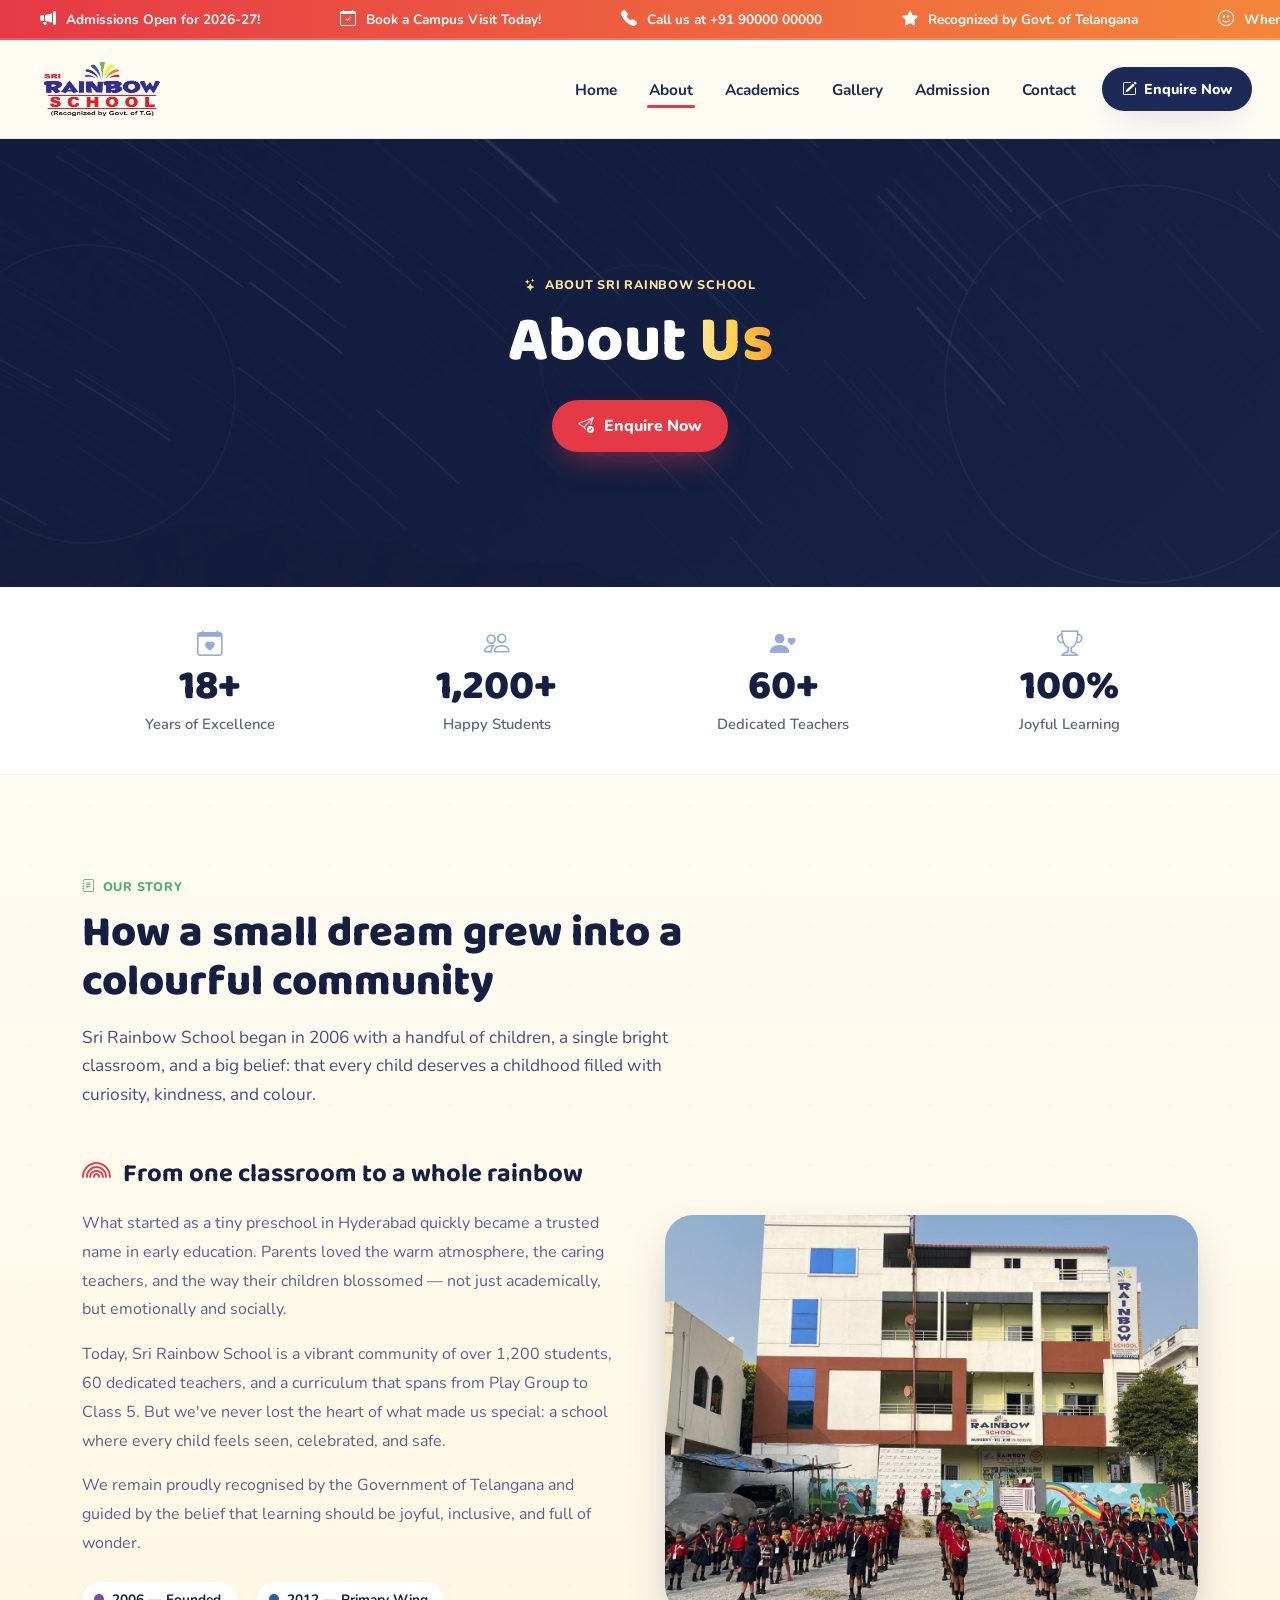
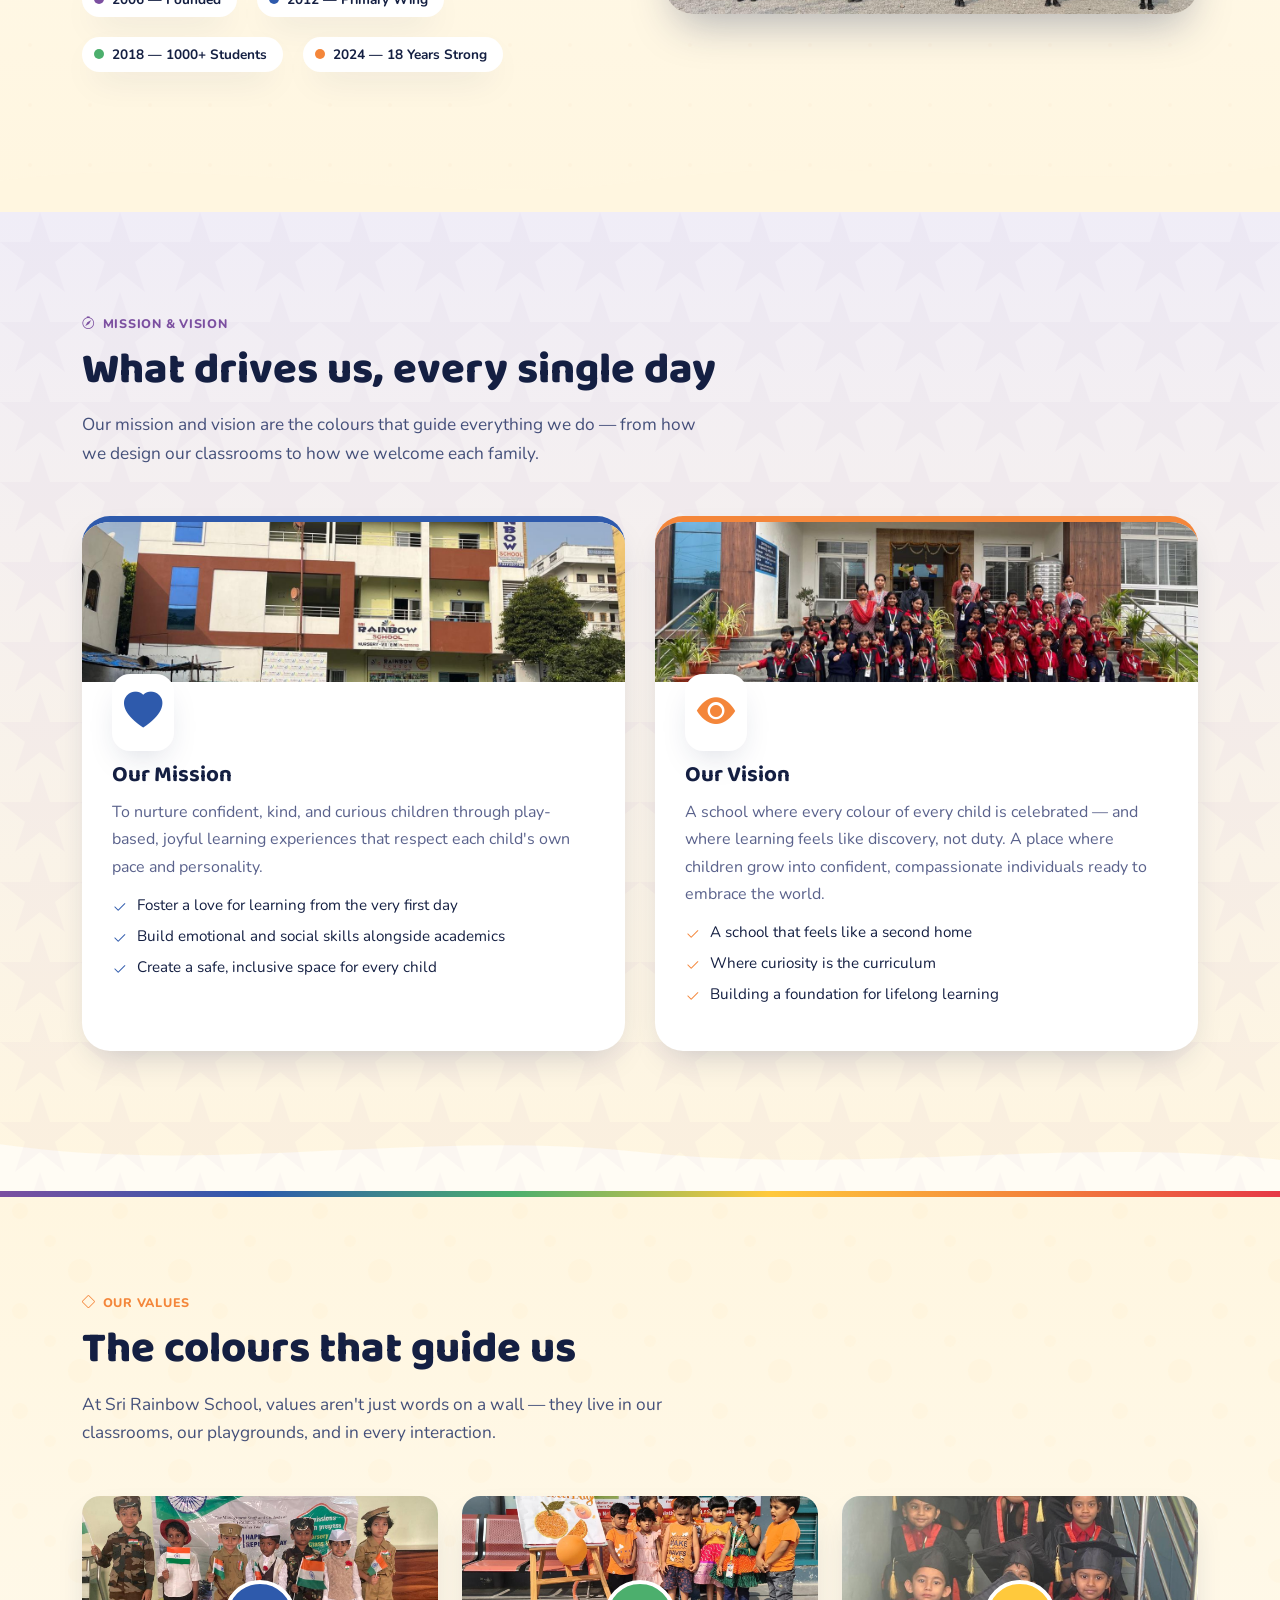
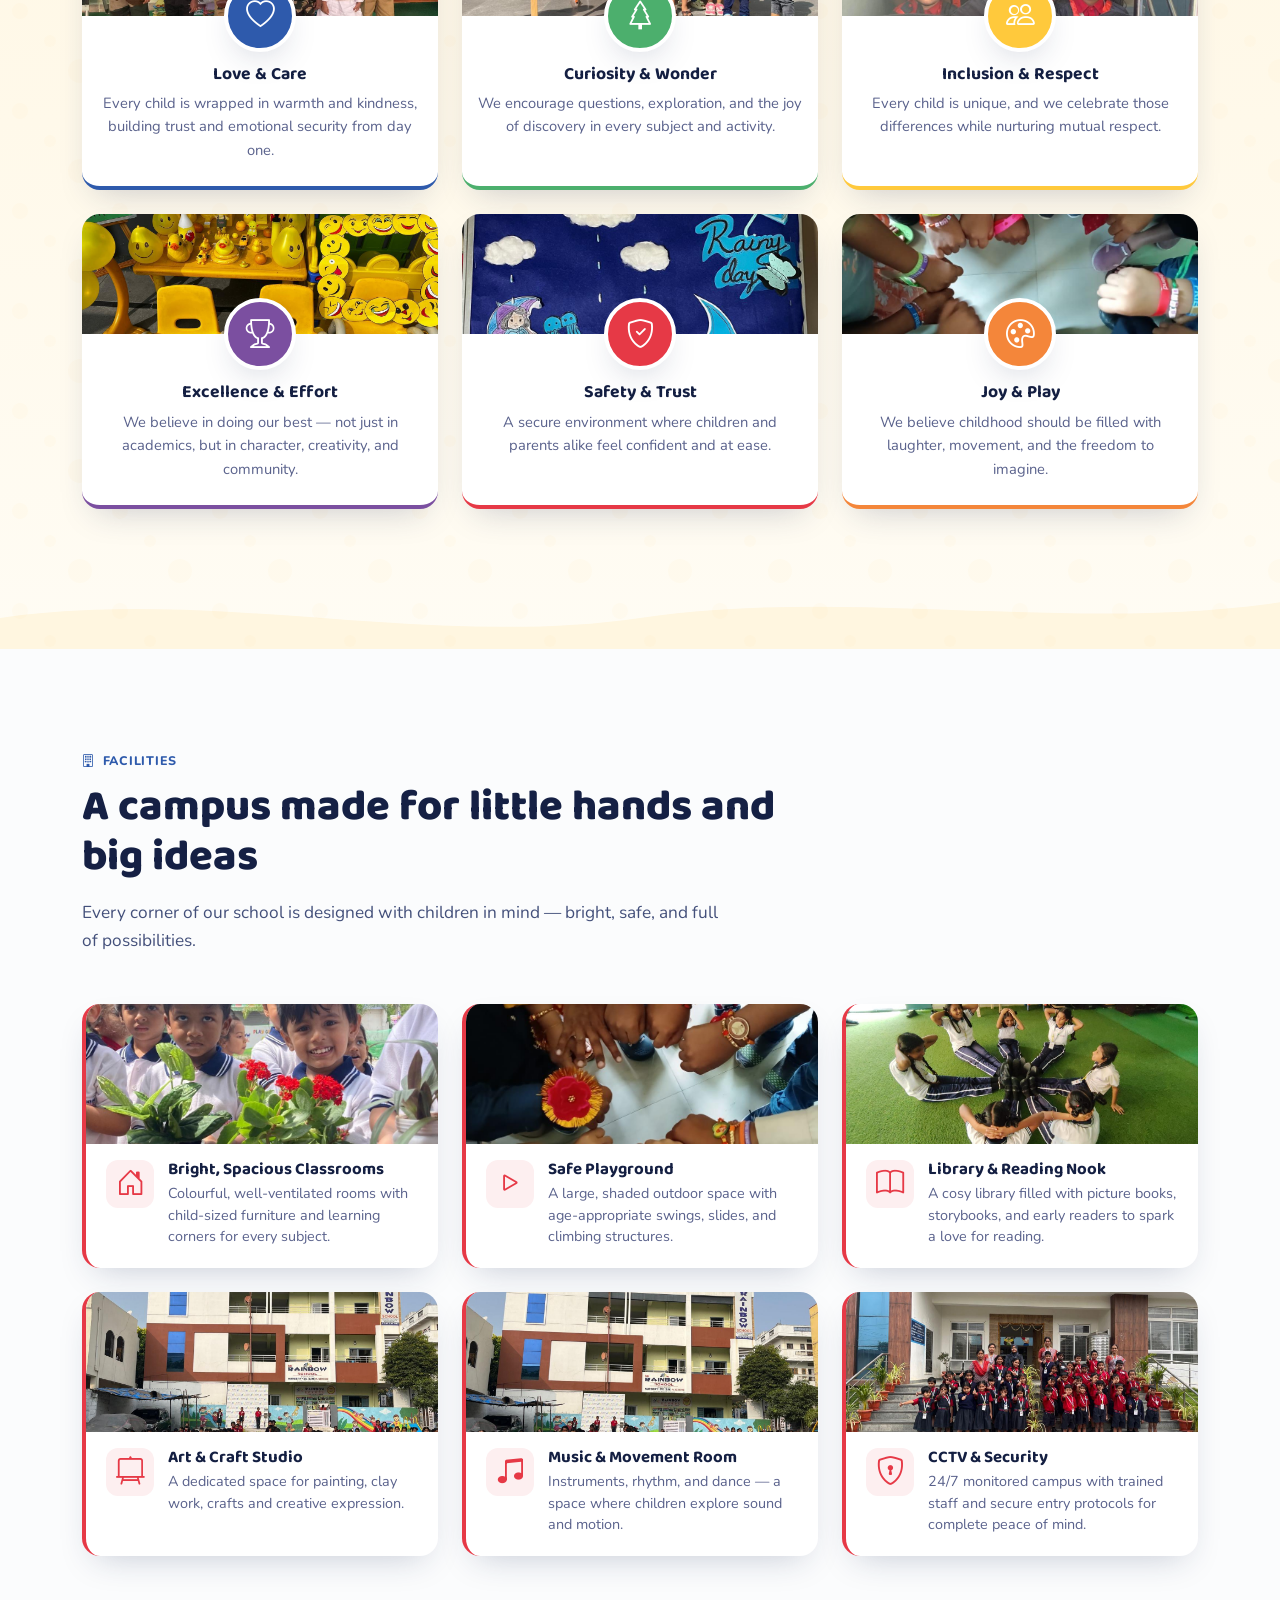
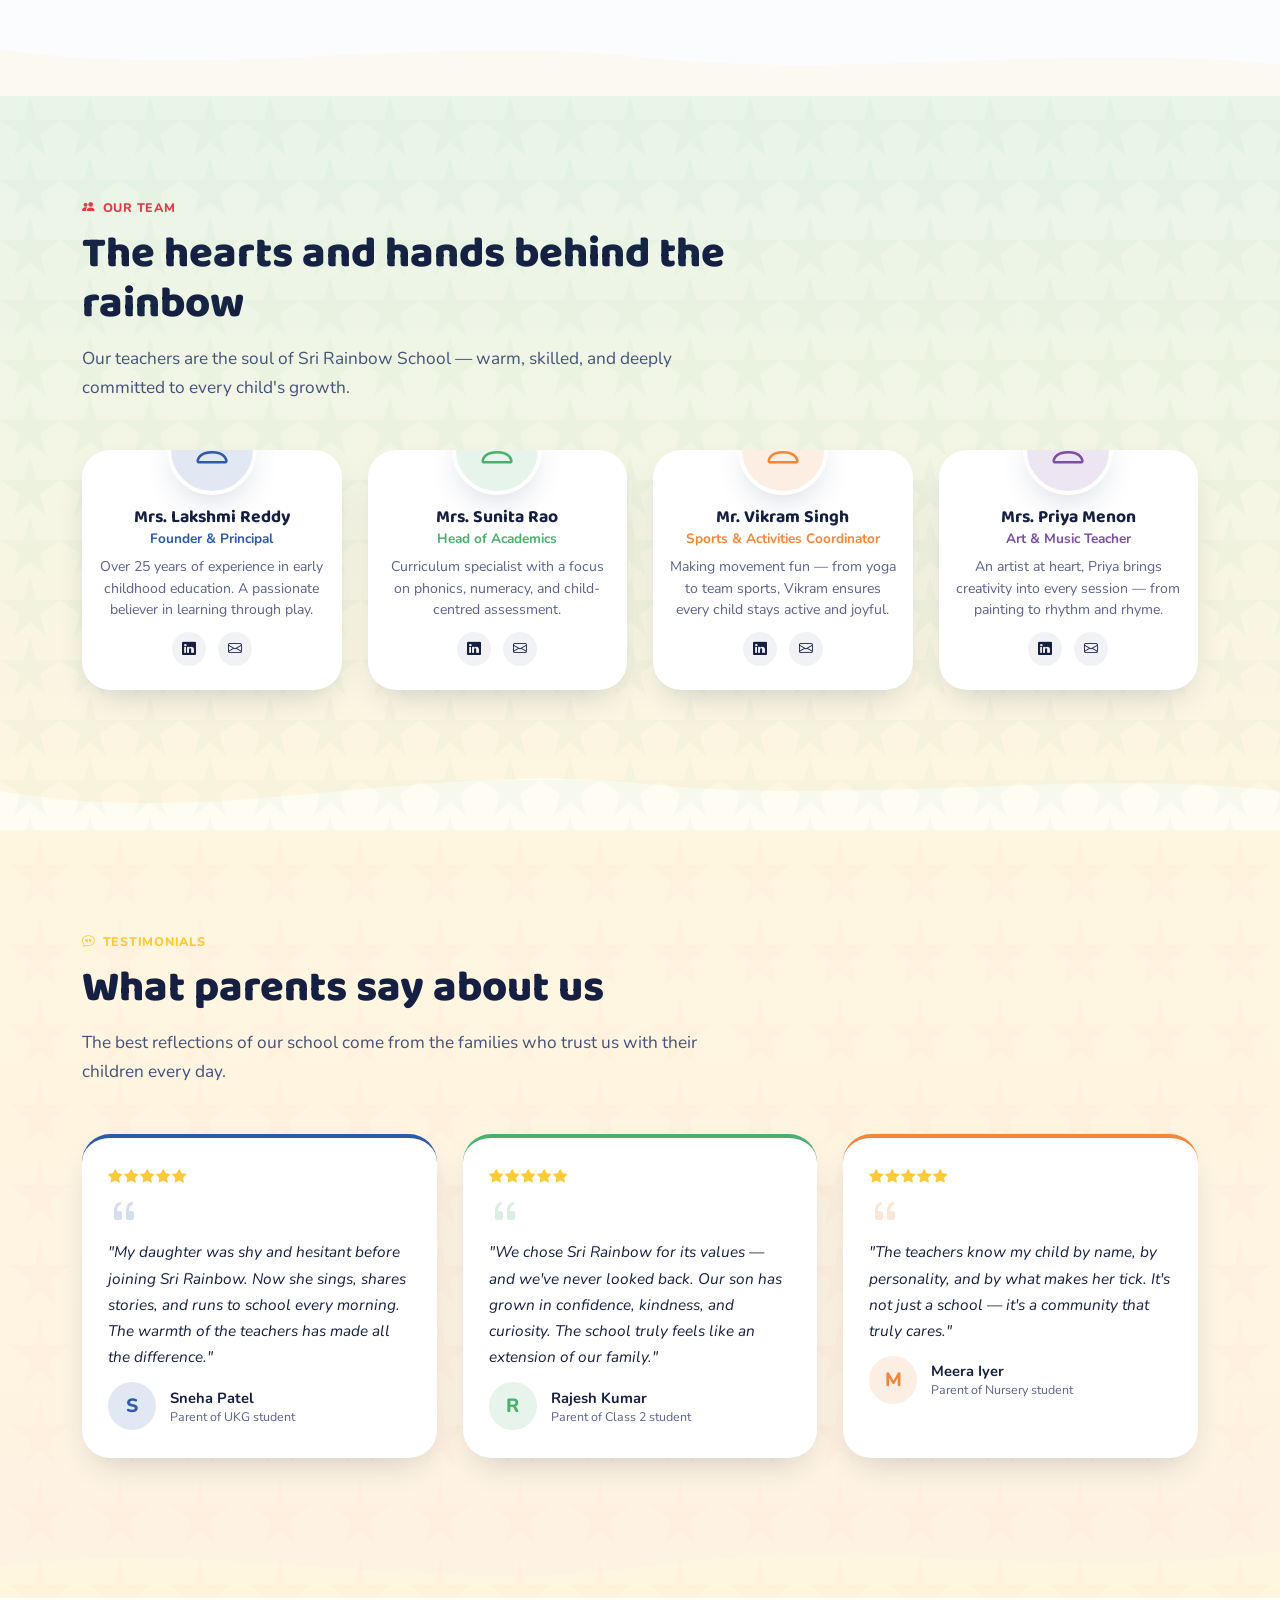
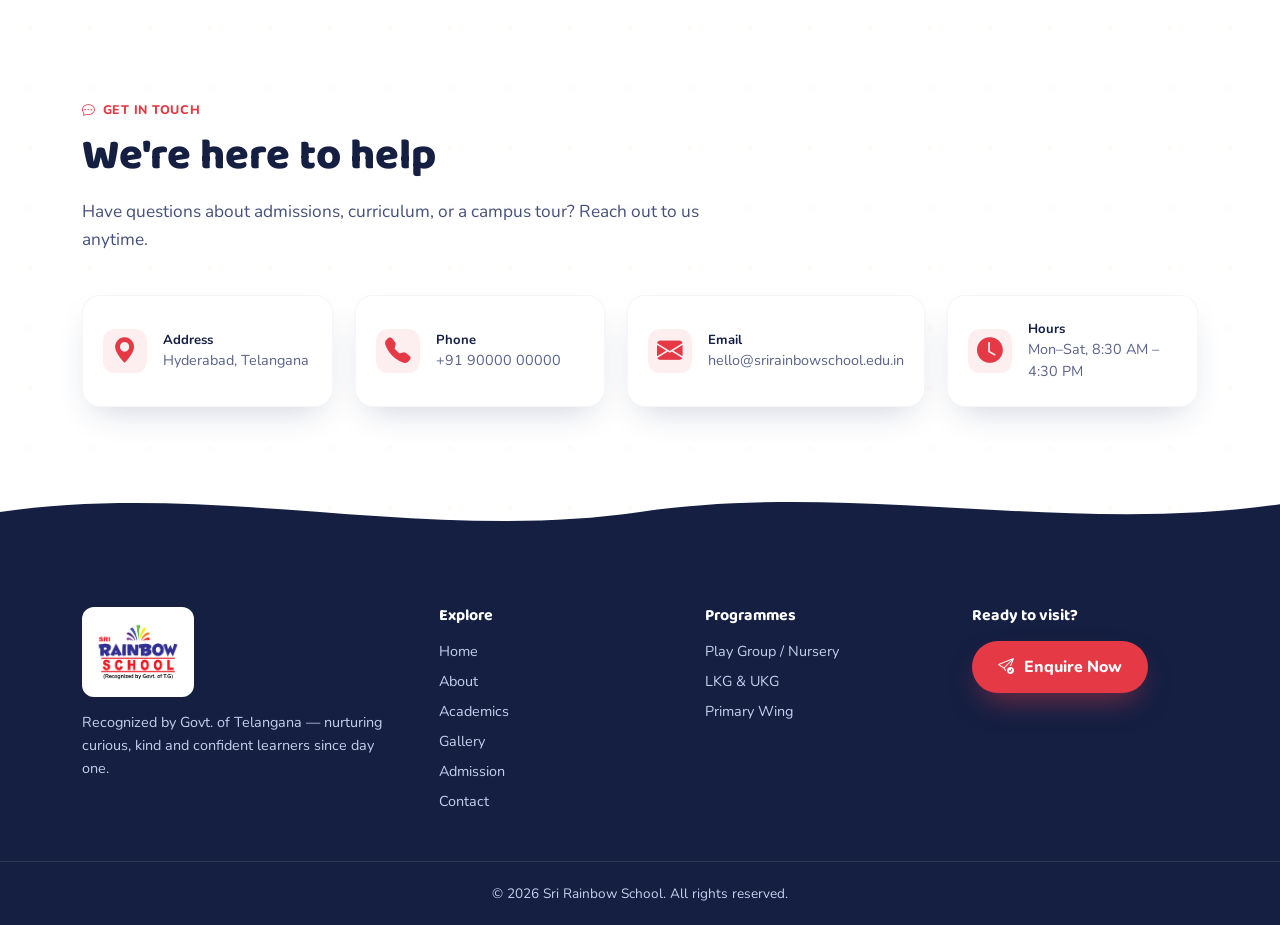
==== commit 74d94934: "34" ====
--- a/about.html
+++ b/about.html
@@ -120,7 +120,7 @@
       max-width: 1280px; margin: 0 auto; padding: 10px 28px;
       display: flex; align-items: center; gap: 24px;
     }
-    .brand-logo { height: 78px; width: 180px; }
+    .brand-logo { height: 78px; width: 148px; }
     .main-nav { display: flex; align-items: center; gap: 28px; margin-left: auto; }
     .nav-link {
       font-weight: 700; font-size: .96rem; color: var(--navy);
@@ -140,7 +140,10 @@
     }
     .btn-enquire:hover { transform: translateY(-2px); background: var(--red); }
     .hamburger { display: none; flex-direction: column; gap: 5px; padding: 6px; }
-    .hamburger span { width: 24px; height: 3px; border-radius: 2px; background: var(--navy); }
+    .hamburger span { width: 24px; height: 3px; border-radius: 2px; background: var(--navy); transition: 0.2s ease; }
+    .hamburger.active span:nth-child(1) { transform: rotate(45deg) translate(5px, 6px); }
+    .hamburger.active span:nth-child(2) { opacity: 0; }
+    .hamburger.active span:nth-child(3) { transform: rotate(-45deg) translate(5px, -6px); }
 
     /* ==========================================================================
        Top Announcement Bar
@@ -189,7 +192,7 @@
     }
     .about-hero::before {
       content: ''; position: absolute; inset: 0;
-      background: url('https://picsum.photos/1600/900?random=80') center/cover no-repeat;
+      background: url('bg.jpg') center/cover no-repeat;
       opacity: 0.08; z-index: 0;
     }
     /* Decorative rings */
@@ -763,17 +766,23 @@
 
     @media (max-width: 760px) {
       .main-nav {
-        position: fixed; top: 78px; left: 0; right: 0;
+        position: fixed; top: 100%; left: 0; right: 0;
         background: var(--cream);
-        flex-direction: column; align-items: flex-start; gap: 0;
-        padding: 10px 28px 20px;
+        flex-direction: column; align-items: stretch; gap: 0;
+        margin-left: 0; padding: 8px 24px 32px;
         box-shadow: 0 14px 24px -14px rgba(27, 42, 87, 0.3);
-        transform: translateY(-140%); opacity: 0;
-        transition: transform .25s ease, opacity .2s ease;
+        transform: translateY(-100%); opacity: 0;
+        transition: transform .3s cubic-bezier(0.4, 0, 0.2, 1), opacity .3s;
+        z-index: 502; border-bottom: none; overflow-y: auto;
+        -webkit-overflow-scrolling: touch;
       }
       .main-nav.open { transform: translateY(0); opacity: 1; }
-      .main-nav a { padding: 12px 0; width: 100%; border-bottom: 1px solid rgba(27, 42, 87, 0.06); }
-      .hamburger { display: flex; }
+      .main-nav a { padding: 14px 0; width: 100%; border-bottom: 1px solid rgba(27, 42, 87, 0.06); font-size: 1rem; }
+      .hamburger {
+        display: flex; min-width: 44px; min-height: 44px;
+        align-items: center; justify-content: center; z-index: 503; margin-left: auto;
+      }
+      .nav-wrap { position: relative; z-index: 503; }
       .btn-enquire { display: none; }
       .fab-enquire { display: flex; }
 
@@ -785,8 +794,15 @@
       .section-wrap { padding: 70px 22px 50px; }
       .stats-grid { grid-template-columns: 1fr 1fr; gap: 16px; }
       .stat-number { font-size: 2rem; }
+      .about-hero {
+        min-height: 25vh;
+      }
+      .about-hero-inner {
+        padding: 40px 22px;
+      }
       .modal-form-wrap { padding: 30px 22px; }
       .form-row { grid-template-columns: 1fr; }
+    }
     }
     /* ==========================================================================
    Footer
@@ -861,6 +877,10 @@
     <div class="about-hero-inner">
       <p class="eyebrow"><i class="bi bi-stars"></i> About Sri Rainbow School</p>
       <h1 class="about-hero-title">About <span class="rainbow-text">Us</span></h1>
+      <div class="about-hero-actions"><br>
+                <button class="btn-primary" id="openEnquireBtn2"><i class="bi bi-send-check"></i> Enquire Now</button>
+                <!-- <a href="#process" class="btn-ghost">How to Apply <i class="bi bi-arrow-down-right"></i></a> -->
+            </div>
     </div>
   </section>
 
@@ -912,7 +932,7 @@
           </div>
         </div>
         <div class="story-image">
-          <img src="https://picsum.photos/600/450?random=81" alt="Sri Rainbow School campus" loading="lazy" />
+          <img src="images/1.jpeg" alt="Sri Rainbow School campus" loading="lazy" />
         </div>
       </div>
     </div>
@@ -932,7 +952,7 @@
       <div class="mv-grid">
         <div class="mv-card" style="--c:var(--blue);">
           <div class="mv-img">
-            <img src="https://picsum.photos/600/200?random=82" alt="Our Mission" loading="lazy" />
+            <img src="images/2.jpeg" alt="Our Mission" loading="lazy" />
           </div>
           <div class="mv-content">
             <div class="mv-icon"><i class="bi bi-heart-fill"></i></div>
@@ -947,7 +967,7 @@
         </div>
         <div class="mv-card" style="--c:var(--orange);">
           <div class="mv-img">
-            <img src="https://picsum.photos/600/200?random=83" alt="Our Vision" loading="lazy" />
+            <img src="images/3.jpeg" alt="Our Vision" loading="lazy" />
           </div>
           <div class="mv-content">
             <div class="mv-icon"><i class="bi bi-eye-fill"></i></div>
@@ -977,37 +997,37 @@
 
       <div class="values-grid">
         <div class="value-card" style="--c:var(--blue);">
-          <div class="val-img"><img src="https://picsum.photos/300/150?random=84" alt="Love & Care" loading="lazy" /></div>
+          <div class="val-img"><img src="images/4.jpeg" alt="Love & Care" loading="lazy" /></div>
           <div class="val-icon val-blue"><i class="bi bi-heart"></i></div>
           <h4>Love &amp; Care</h4>
           <p>Every child is wrapped in warmth and kindness, building trust and emotional security from day one.</p>
         </div>
         <div class="value-card" style="--c:var(--green);">
-          <div class="val-img"><img src="https://picsum.photos/300/150?random=85" alt="Curiosity & Wonder" loading="lazy" /></div>
+          <div class="val-img"><img src="images/5.jpeg" alt="Curiosity & Wonder" loading="lazy" /></div>
           <div class="val-icon val-green"><i class="bi bi-tree"></i></div>
           <h4>Curiosity &amp; Wonder</h4>
           <p>We encourage questions, exploration, and the joy of discovery in every subject and activity.</p>
         </div>
         <div class="value-card" style="--c:var(--yellow);">
-          <div class="val-img"><img src="https://picsum.photos/300/150?random=86" alt="Inclusion & Respect" loading="lazy" /></div>
+          <div class="val-img"><img src="images/6.jpeg" alt="Inclusion & Respect" loading="lazy" /></div>
           <div class="val-icon val-yellow"><i class="bi bi-people"></i></div>
           <h4>Inclusion &amp; Respect</h4>
           <p>Every child is unique, and we celebrate those differences while nurturing mutual respect.</p>
         </div>
         <div class="value-card" style="--c:var(--purple);">
-          <div class="val-img"><img src="https://picsum.photos/300/150?random=87" alt="Excellence & Effort" loading="lazy" /></div>
+          <div class="val-img"><img src="images/7.jpeg" alt="Excellence & Effort" loading="lazy" /></div>
           <div class="val-icon val-purple"><i class="bi bi-trophy"></i></div>
           <h4>Excellence &amp; Effort</h4>
           <p>We believe in doing our best — not just in academics, but in character, creativity, and community.</p>
         </div>
         <div class="value-card" style="--c:var(--red);">
-          <div class="val-img"><img src="https://picsum.photos/300/150?random=88" alt="Safety & Trust" loading="lazy" /></div>
+          <div class="val-img"><img src="images/8.jpeg" alt="Safety & Trust" loading="lazy" /></div>
           <div class="val-icon val-red"><i class="bi bi-shield-check"></i></div>
           <h4>Safety &amp; Trust</h4>
           <p>A secure environment where children and parents alike feel confident and at ease.</p>
         </div>
         <div class="value-card" style="--c:var(--orange);">
-          <div class="val-img"><img src="https://picsum.photos/300/150?random=89" alt="Joy & Play" loading="lazy" /></div>
+          <div class="val-img"><img src="images/9.jpeg" alt="Joy & Play" loading="lazy" /></div>
           <div class="val-icon val-orange"><i class="bi bi-palette"></i></div>
           <h4>Joy &amp; Play</h4>
           <p>We believe childhood should be filled with laughter, movement, and the freedom to imagine.</p>
@@ -1029,7 +1049,7 @@
 
       <div class="fac-grid">
         <div class="fac-card">
-          <div class="fac-img"><img src="https://picsum.photos/400/180?random=90" alt="Classrooms" loading="lazy" /></div>
+          <div class="fac-img"><img src="images/10.jpeg" alt="Classrooms" loading="lazy" /></div>
           <div class="fac-content">
             <div class="fac-icon"><i class="bi bi-house-door"></i></div>
             <div>
@@ -1039,7 +1059,7 @@
           </div>
         </div>
         <div class="fac-card">
-          <div class="fac-img"><img src="https://picsum.photos/400/180?random=91" alt="Playground" loading="lazy" /></div>
+          <div class="fac-img"><img src="images/11.jpeg" alt="Playground" loading="lazy" /></div>
           <div class="fac-content">
             <div class="fac-icon"><i class="bi bi-play"></i></div>
             <div>
@@ -1049,7 +1069,7 @@
           </div>
         </div>
         <div class="fac-card">
-          <div class="fac-img"><img src="https://picsum.photos/400/180?random=92" alt="Library" loading="lazy" /></div>
+          <div class="fac-img"><img src="images/12.jpeg" alt="Library" loading="lazy" /></div>
           <div class="fac-content">
             <div class="fac-icon"><i class="bi bi-book"></i></div>
             <div>
@@ -1059,7 +1079,7 @@
           </div>
         </div>
         <div class="fac-card">
-          <div class="fac-img"><img src="https://picsum.photos/400/180?random=93" alt="Art Studio" loading="lazy" /></div>
+          <div class="fac-img"><img src="images/1.jpeg" alt="Art Studio" loading="lazy" /></div>
           <div class="fac-content">
             <div class="fac-icon"><i class="bi bi-easel2"></i></div>
             <div>
@@ -1069,7 +1089,7 @@
           </div>
         </div>
         <div class="fac-card">
-          <div class="fac-img"><img src="https://picsum.photos/400/180?random=94" alt="Music Room" loading="lazy" /></div>
+          <div class="fac-img"><img src="images/2.jpeg" alt="Music Room" loading="lazy" /></div>
           <div class="fac-content">
             <div class="fac-icon"><i class="bi bi-music-note-beamed"></i></div>
             <div>
@@ -1079,7 +1099,7 @@
           </div>
         </div>
         <div class="fac-card">
-          <div class="fac-img"><img src="https://picsum.photos/400/180?random=95" alt="Security" loading="lazy" /></div>
+          <div class="fac-img"><img src="images/3.jpeg" alt="Security" loading="lazy" /></div>
           <div class="fac-content">
             <div class="fac-icon"><i class="bi bi-shield-lock"></i></div>
             <div>
@@ -1105,7 +1125,6 @@
 
       <div class="team-grid">
         <div class="team-card" style="--c:var(--blue);">
-          <div class="team-img"><img src="https://picsum.photos/300/150?random=96" alt="Lakshmi Reddy" loading="lazy" /></div>
           <div class="team-avatar"><i class="bi bi-person"></i></div>
           <h4>Mrs. Lakshmi Reddy</h4>
           <div class="role">Founder &amp; Principal</div>
@@ -1116,7 +1135,6 @@
           </div>
         </div>
         <div class="team-card" style="--c:var(--green);">
-          <div class="team-img"><img src="https://picsum.photos/300/150?random=97" alt="Sunita Rao" loading="lazy" /></div>
           <div class="team-avatar"><i class="bi bi-person"></i></div>
           <h4>Mrs. Sunita Rao</h4>
           <div class="role">Head of Academics</div>
@@ -1127,7 +1145,6 @@
           </div>
         </div>
         <div class="team-card" style="--c:var(--orange);">
-          <div class="team-img"><img src="https://picsum.photos/300/150?random=98" alt="Vikram Singh" loading="lazy" /></div>
           <div class="team-avatar"><i class="bi bi-person"></i></div>
           <h4>Mr. Vikram Singh</h4>
           <div class="role">Sports &amp; Activities Coordinator</div>
@@ -1138,7 +1155,6 @@
           </div>
         </div>
         <div class="team-card" style="--c:var(--purple);">
-          <div class="team-img"><img src="https://picsum.photos/300/150?random=99" alt="Priya Menon" loading="lazy" /></div>
           <div class="team-avatar"><i class="bi bi-person"></i></div>
           <h4>Mrs. Priya Menon</h4>
           <div class="role">Art &amp; Music Teacher</div>
@@ -1272,7 +1288,7 @@
     </div>
     <div class="footer-cta">
       <h4>Ready to visit?</h4>
-      <button class="btn-primary" id="openEnquireBtn4"><i class="bi bi-send-check"></i> Enquire Now</button>
+      <button class="btn-primary" id="openeBtn4"><i class="bi bi-send-check"></i> Enquire Now</button>
     </div>
   </div>
   <div class="footer-bottom">
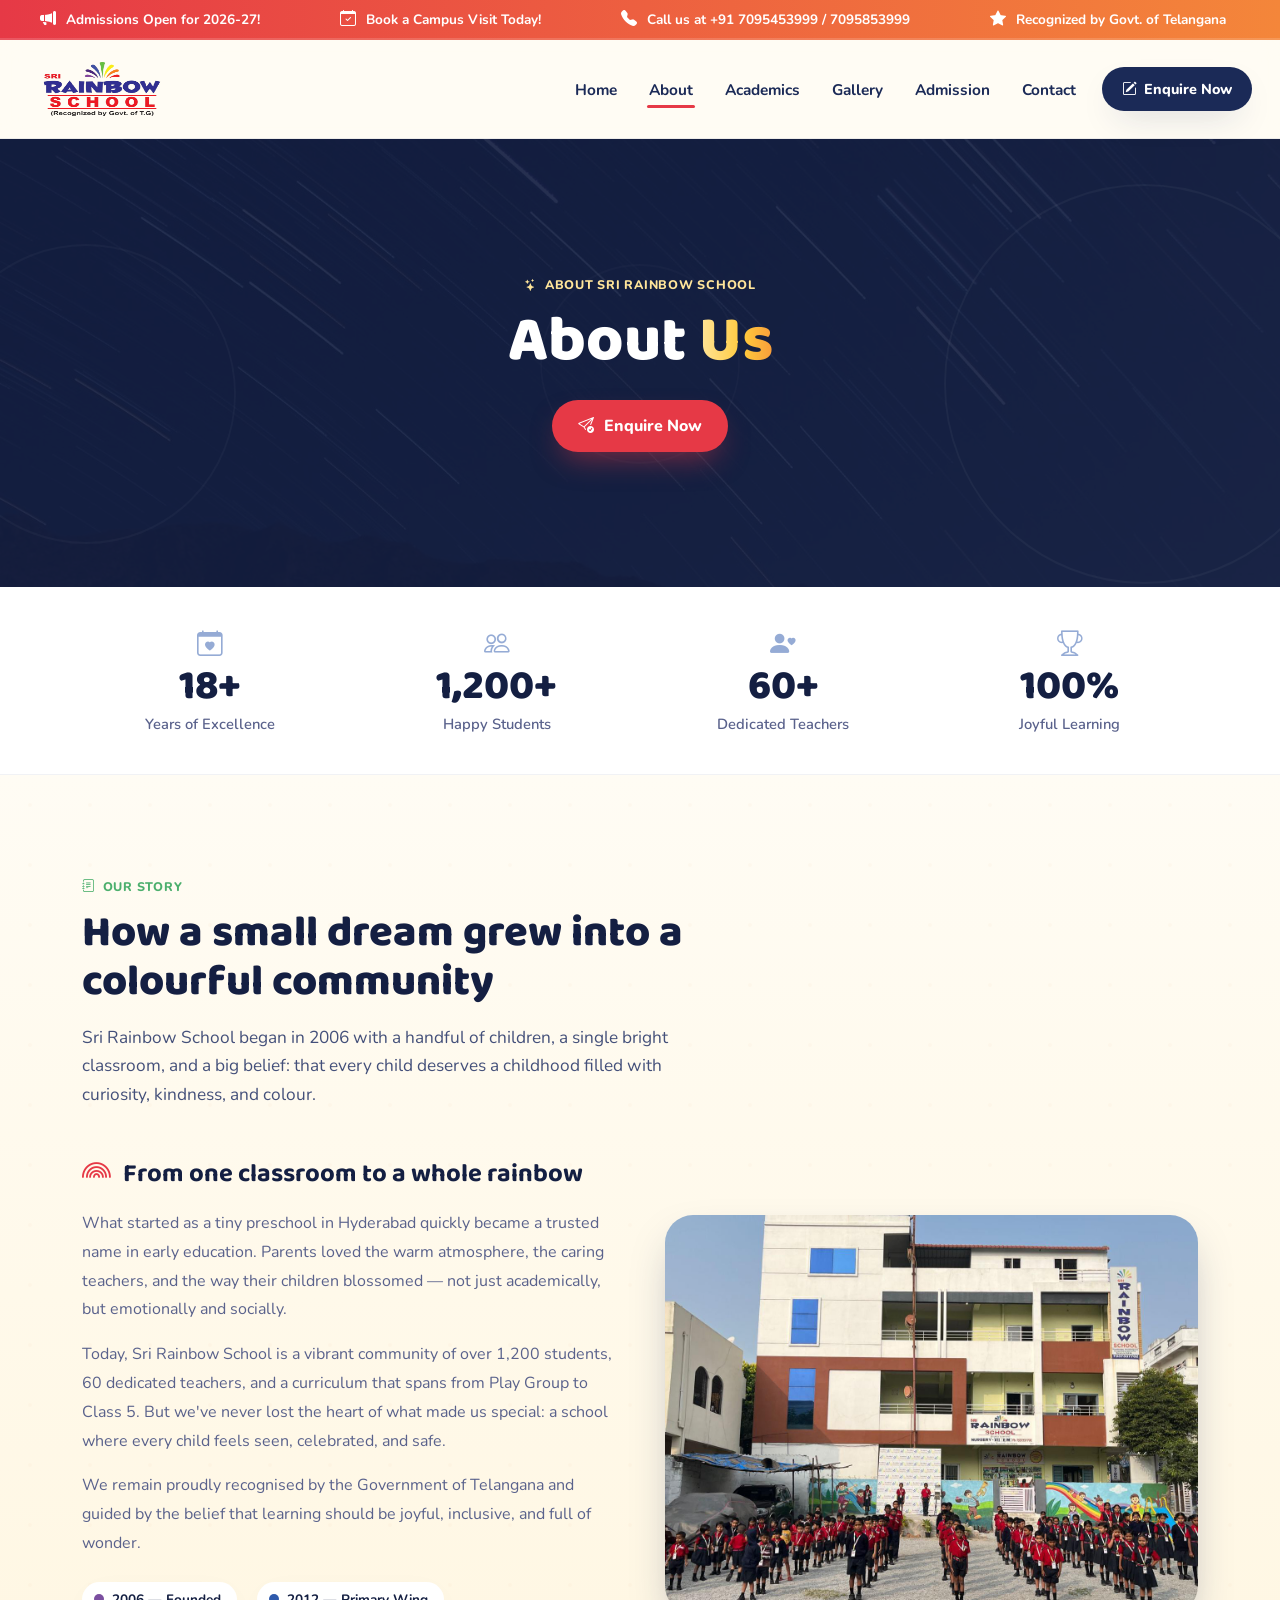
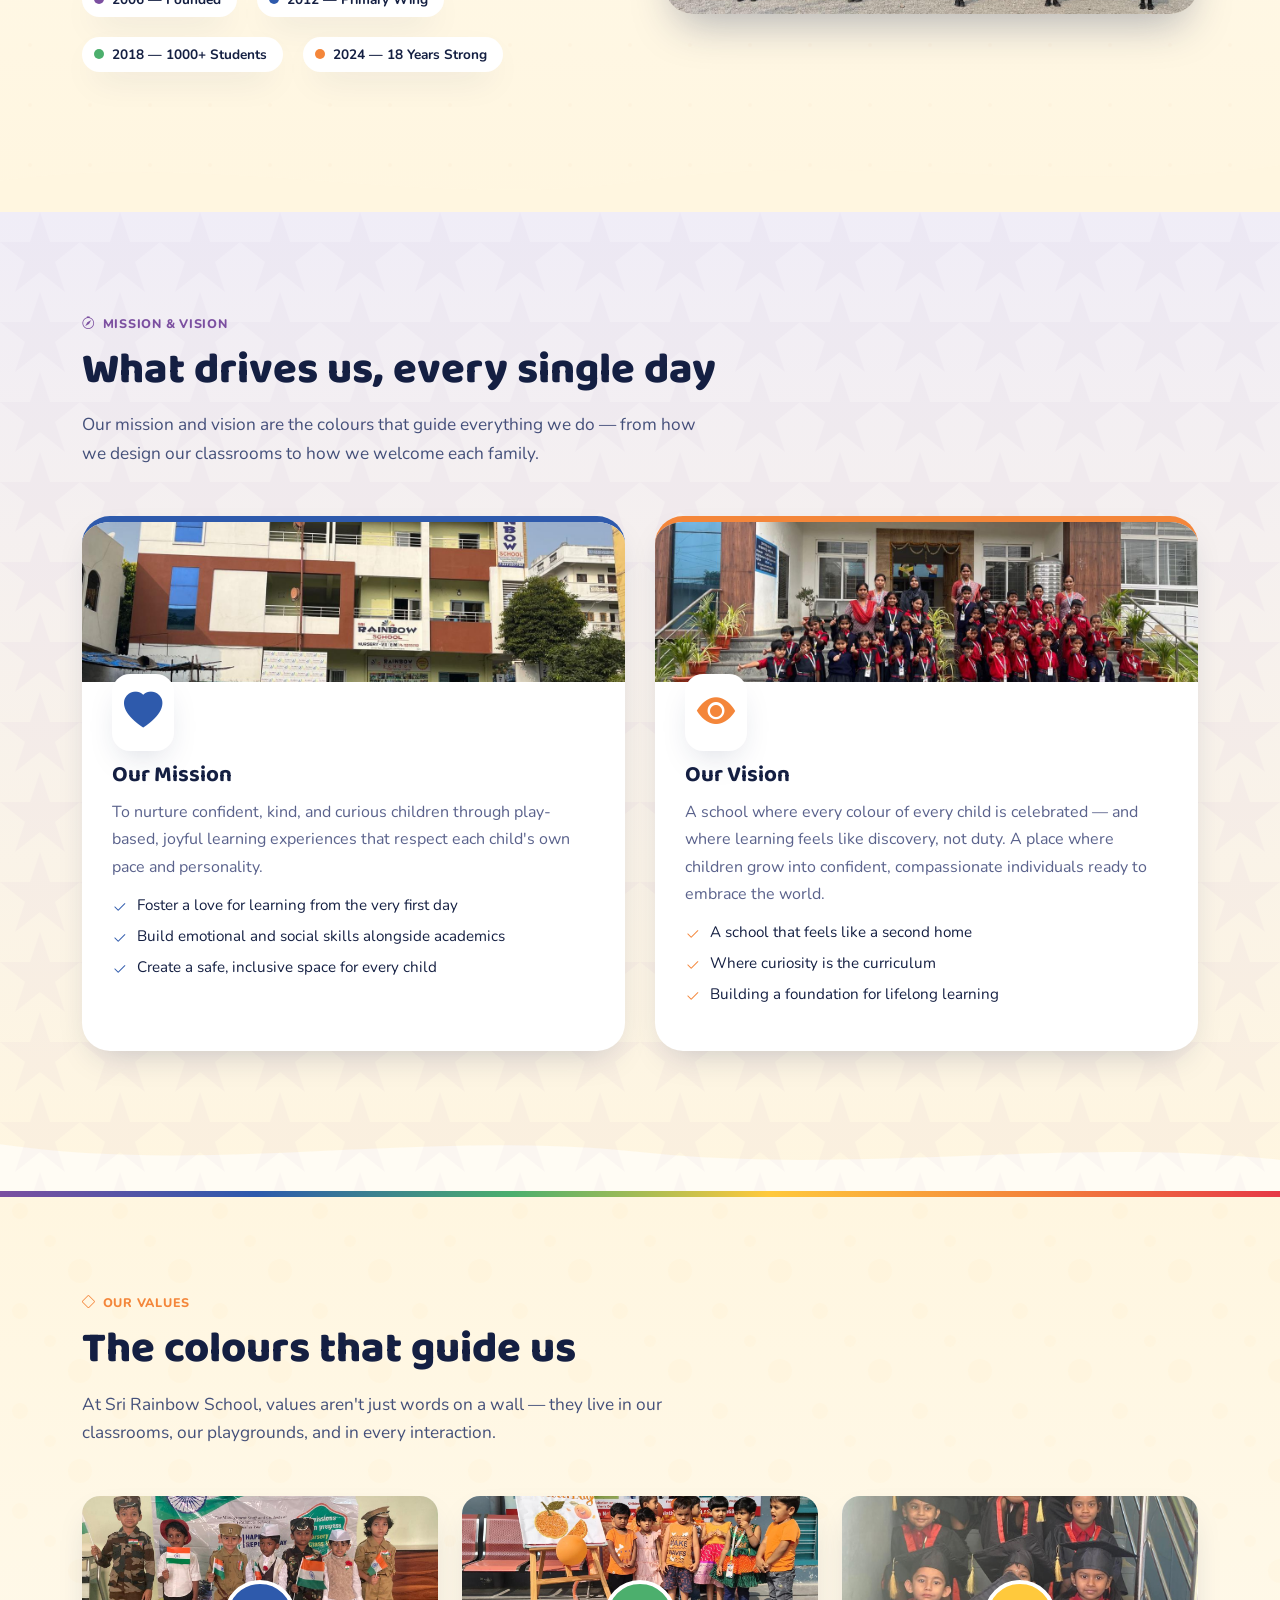
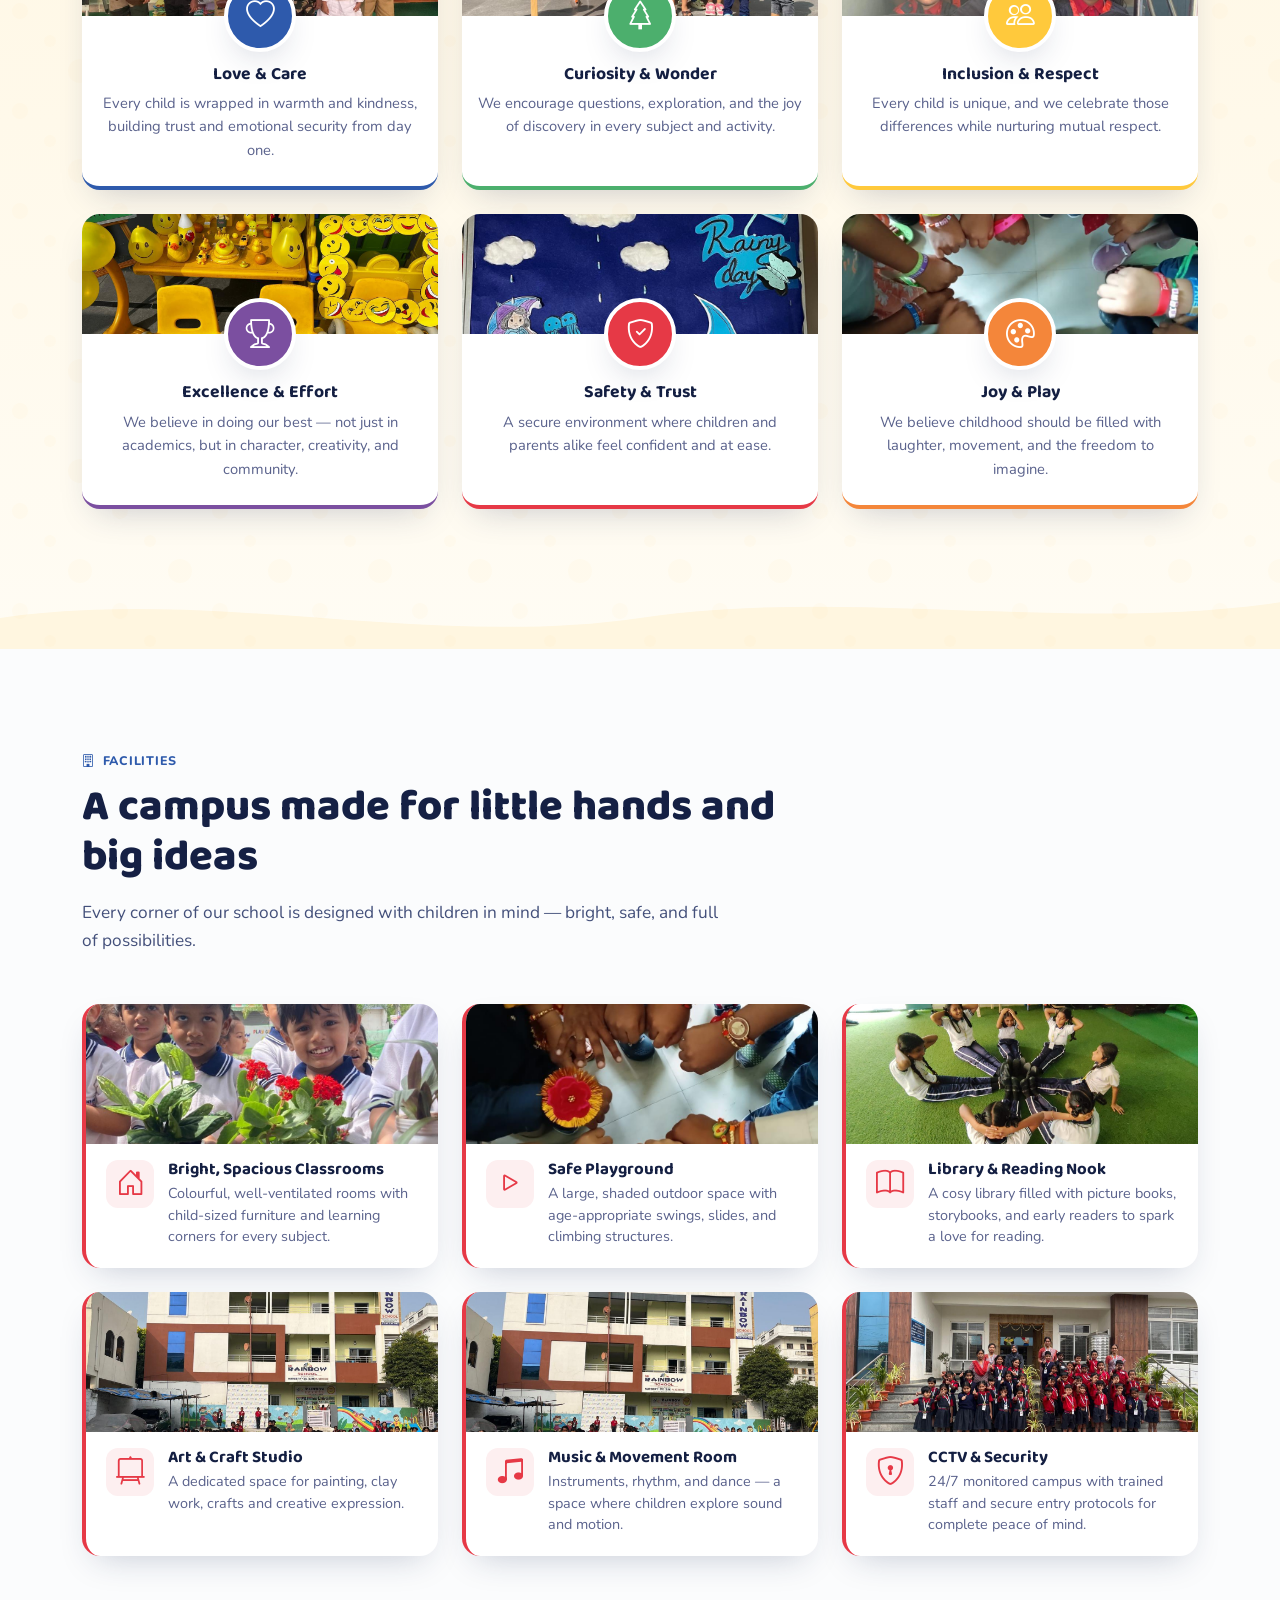
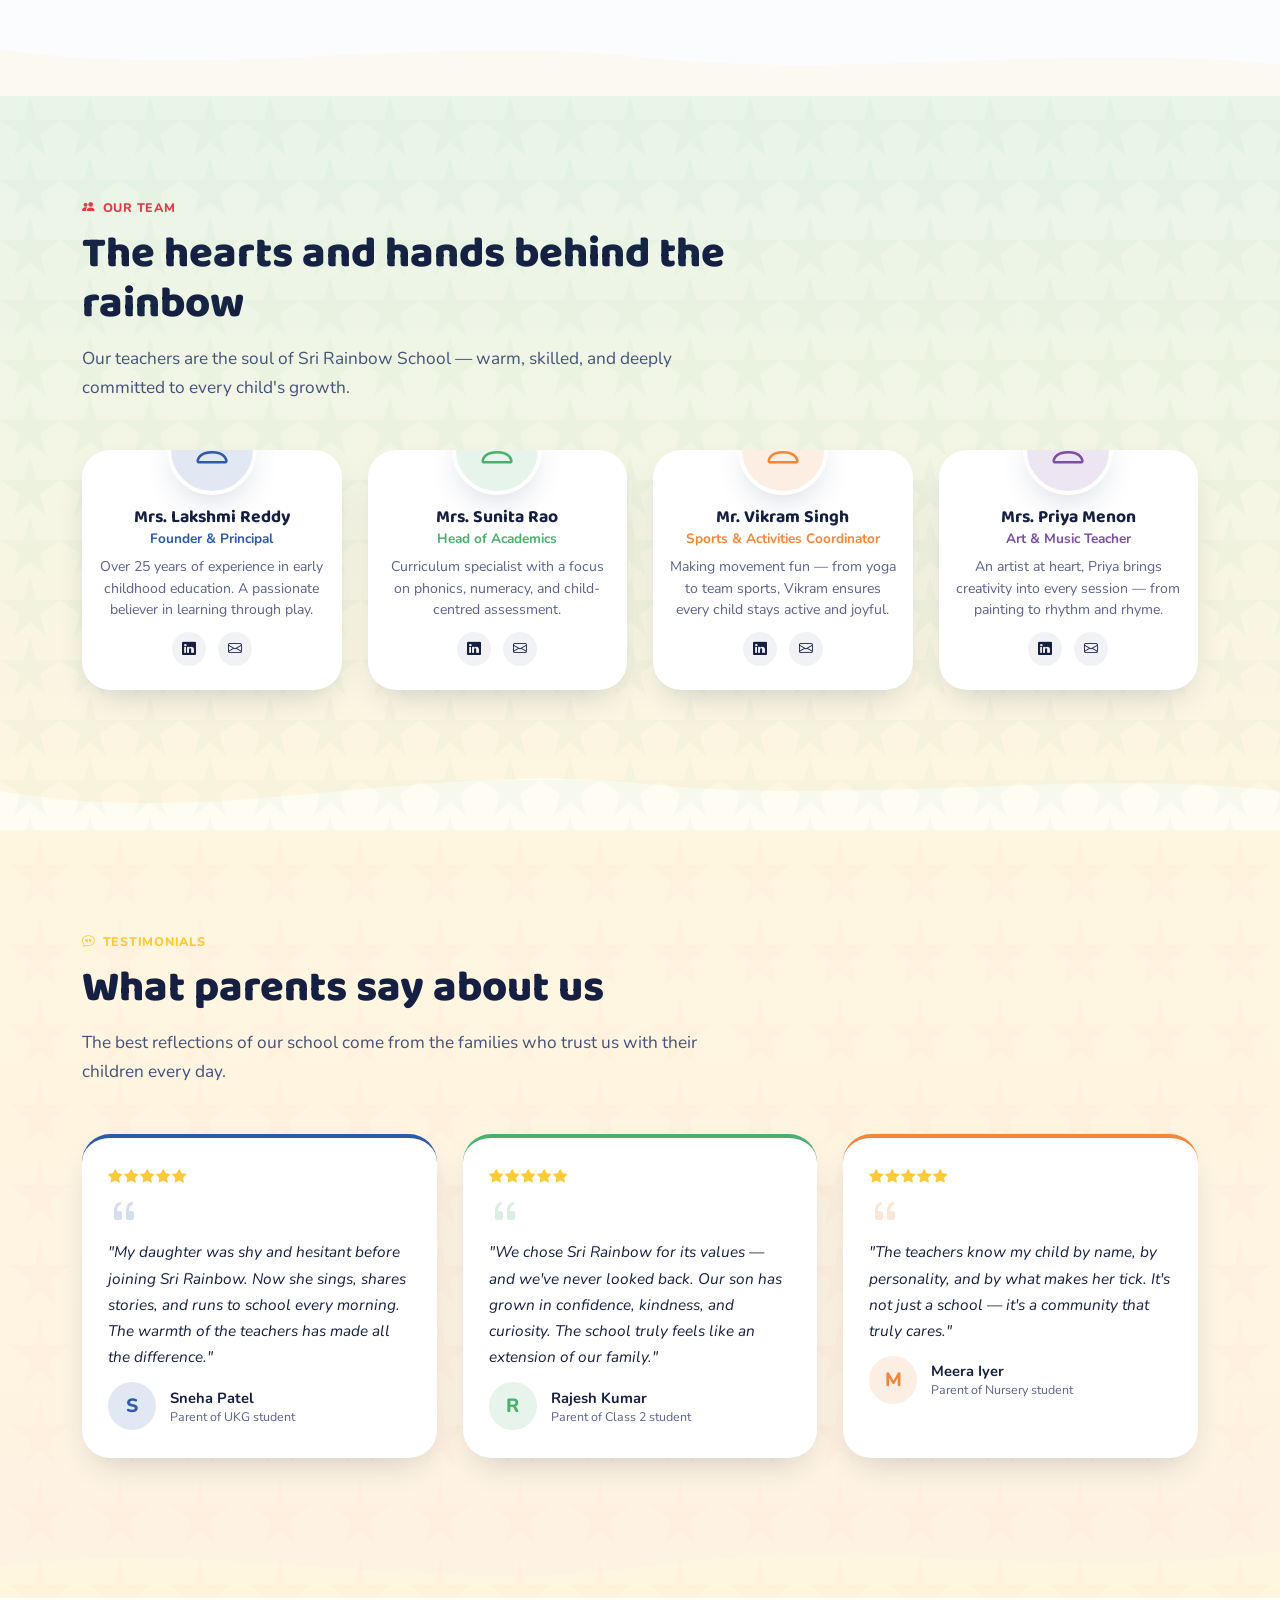
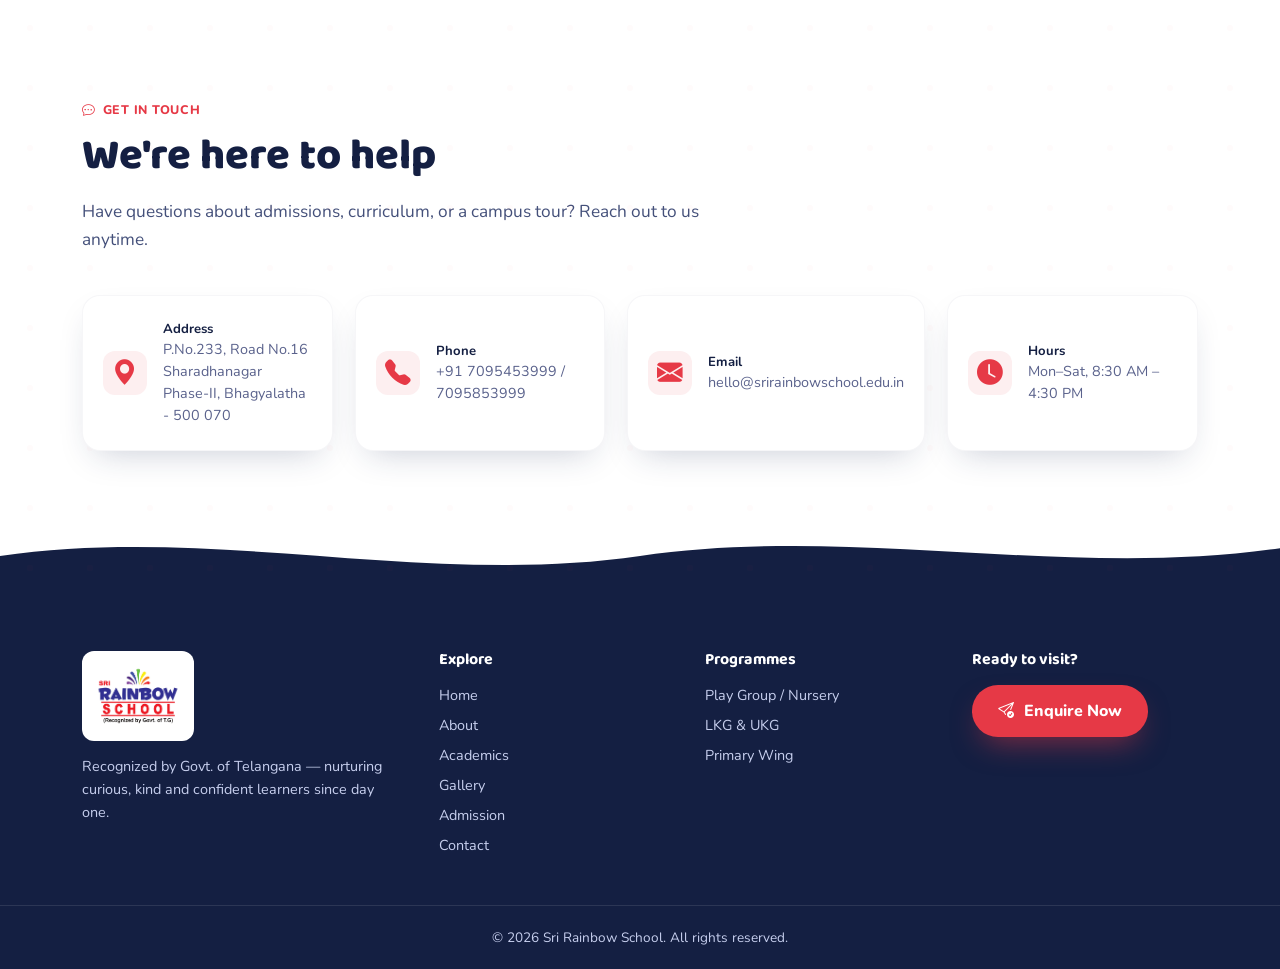
==== commit 678b13fb: "3" ====
--- a/about.html
+++ b/about.html
@@ -833,12 +833,12 @@
     <div class="top-bar-track">
       <span><i class="bi bi-megaphone-fill"></i> Admissions Open for 2026-27! </span>
       <span><i class="bi bi-calendar-check"></i> Book a Campus Visit Today! </span>
-      <span><i class="bi bi-telephone-fill"></i> Call us at +91 90000 00000 </span>
+      <span><i class="bi bi-telephone-fill"></i> Call us at +91 7095453999 / 7095853999 </span>
       <span><i class="bi bi-star-fill"></i> Recognized by Govt. of Telangana </span>
       <span><i class="bi bi-emoji-smile"></i> Where Little Minds Bloom </span>
       <span><i class="bi bi-megaphone-fill"></i> Admissions Open for 2026-27! </span>
       <span><i class="bi bi-calendar-check"></i> Book a Campus Visit Today! </span>
-      <span><i class="bi bi-telephone-fill"></i> Call us at +91 90000 00000 </span>
+      <span><i class="bi bi-telephone-fill"></i> Call us at +91 7095453999 / 7095853999 </span>
       <span><i class="bi bi-star-fill"></i> Recognized by Govt. of Telangana </span>
       <span><i class="bi bi-emoji-smile"></i> Where Little Minds Bloom </span>
     </div>
@@ -1241,11 +1241,11 @@
       <div class="contact-short-grid">
         <div class="contact-short-item">
           <i class="bi bi-geo-alt-fill"></i>
-          <div><strong>Address</strong><span>Hyderabad, Telangana</span></div>
+          <div><strong>Address</strong><span>P.No.233, Road No.16 Sharadhanagar Phase-II, Bhagyalatha - 500 070</span></div>
         </div>
         <div class="contact-short-item">
           <i class="bi bi-telephone-fill"></i>
-          <div><strong>Phone</strong><span>+91 90000 00000</span></div>
+          <div><strong>Phone</strong><span>+91 7095453999 / 7095853999</span></div>
         </div>
         <div class="contact-short-item">
           <i class="bi bi-envelope-fill"></i>
